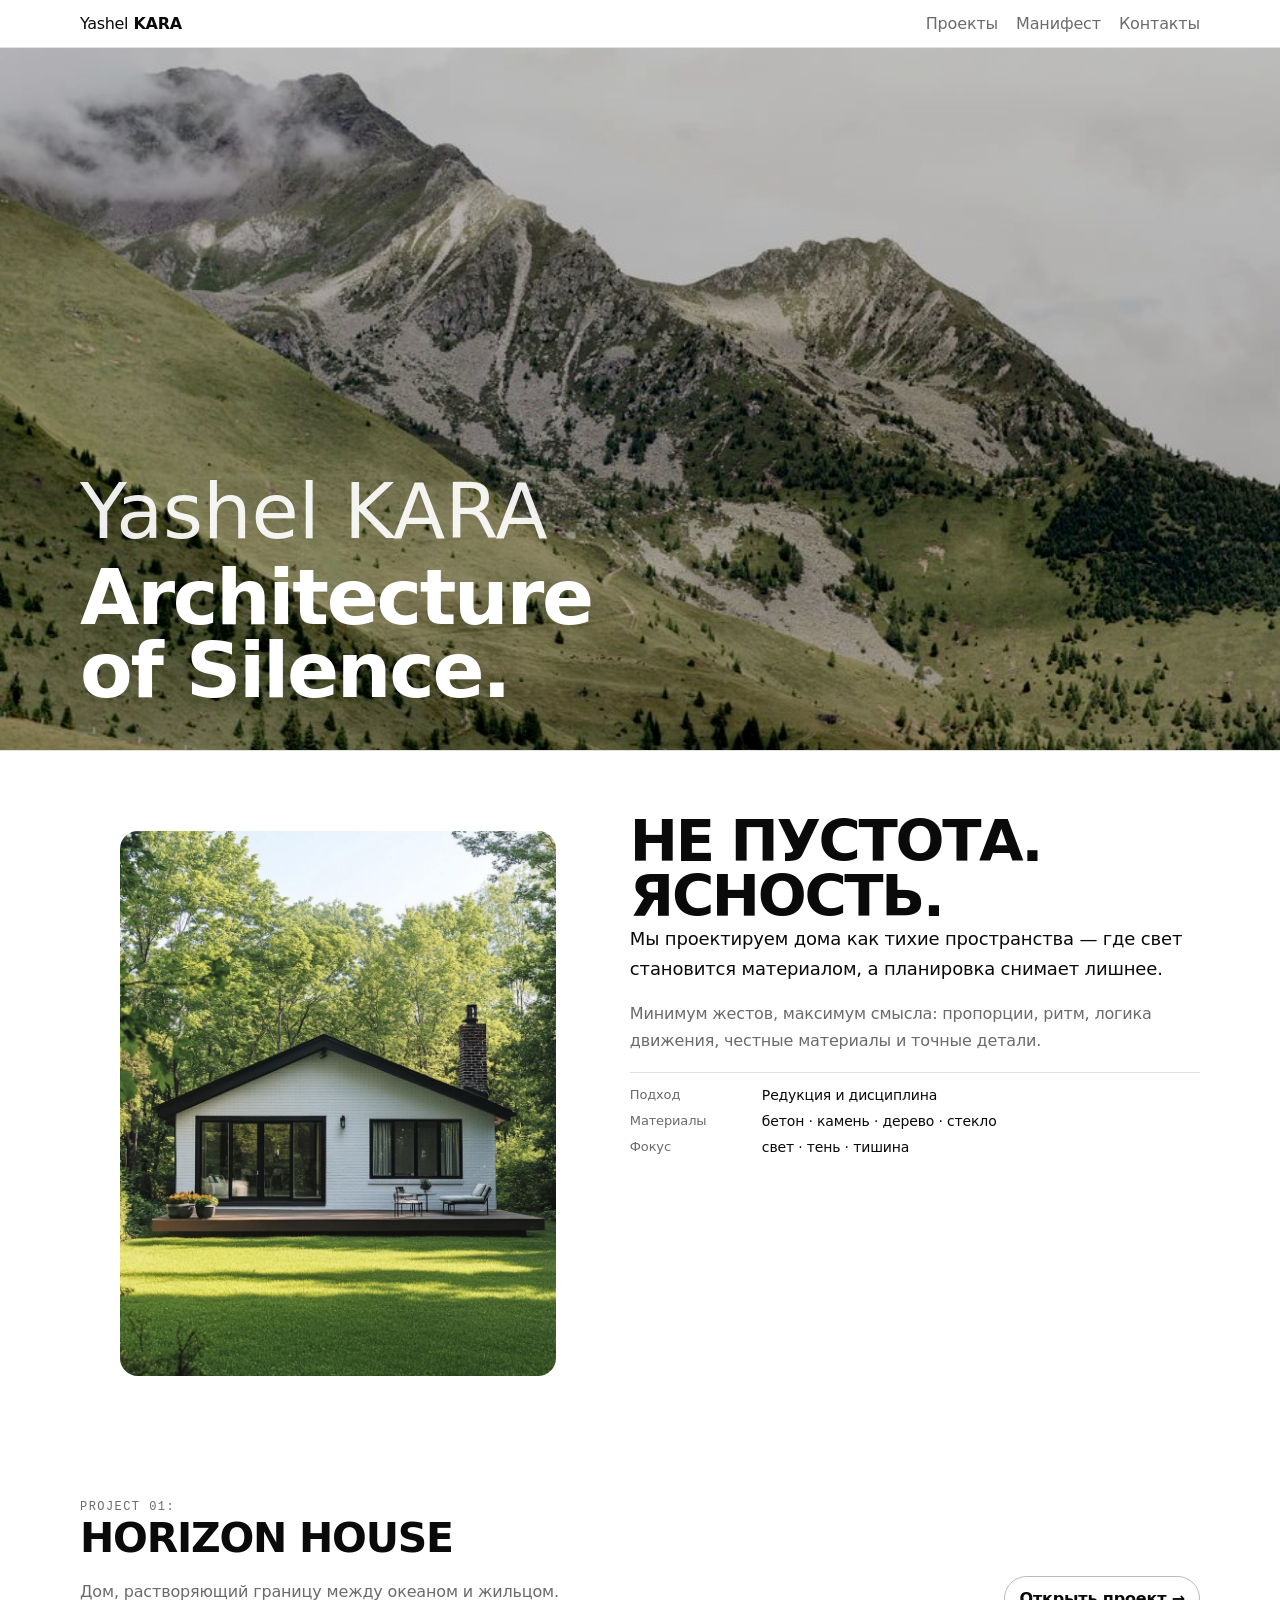
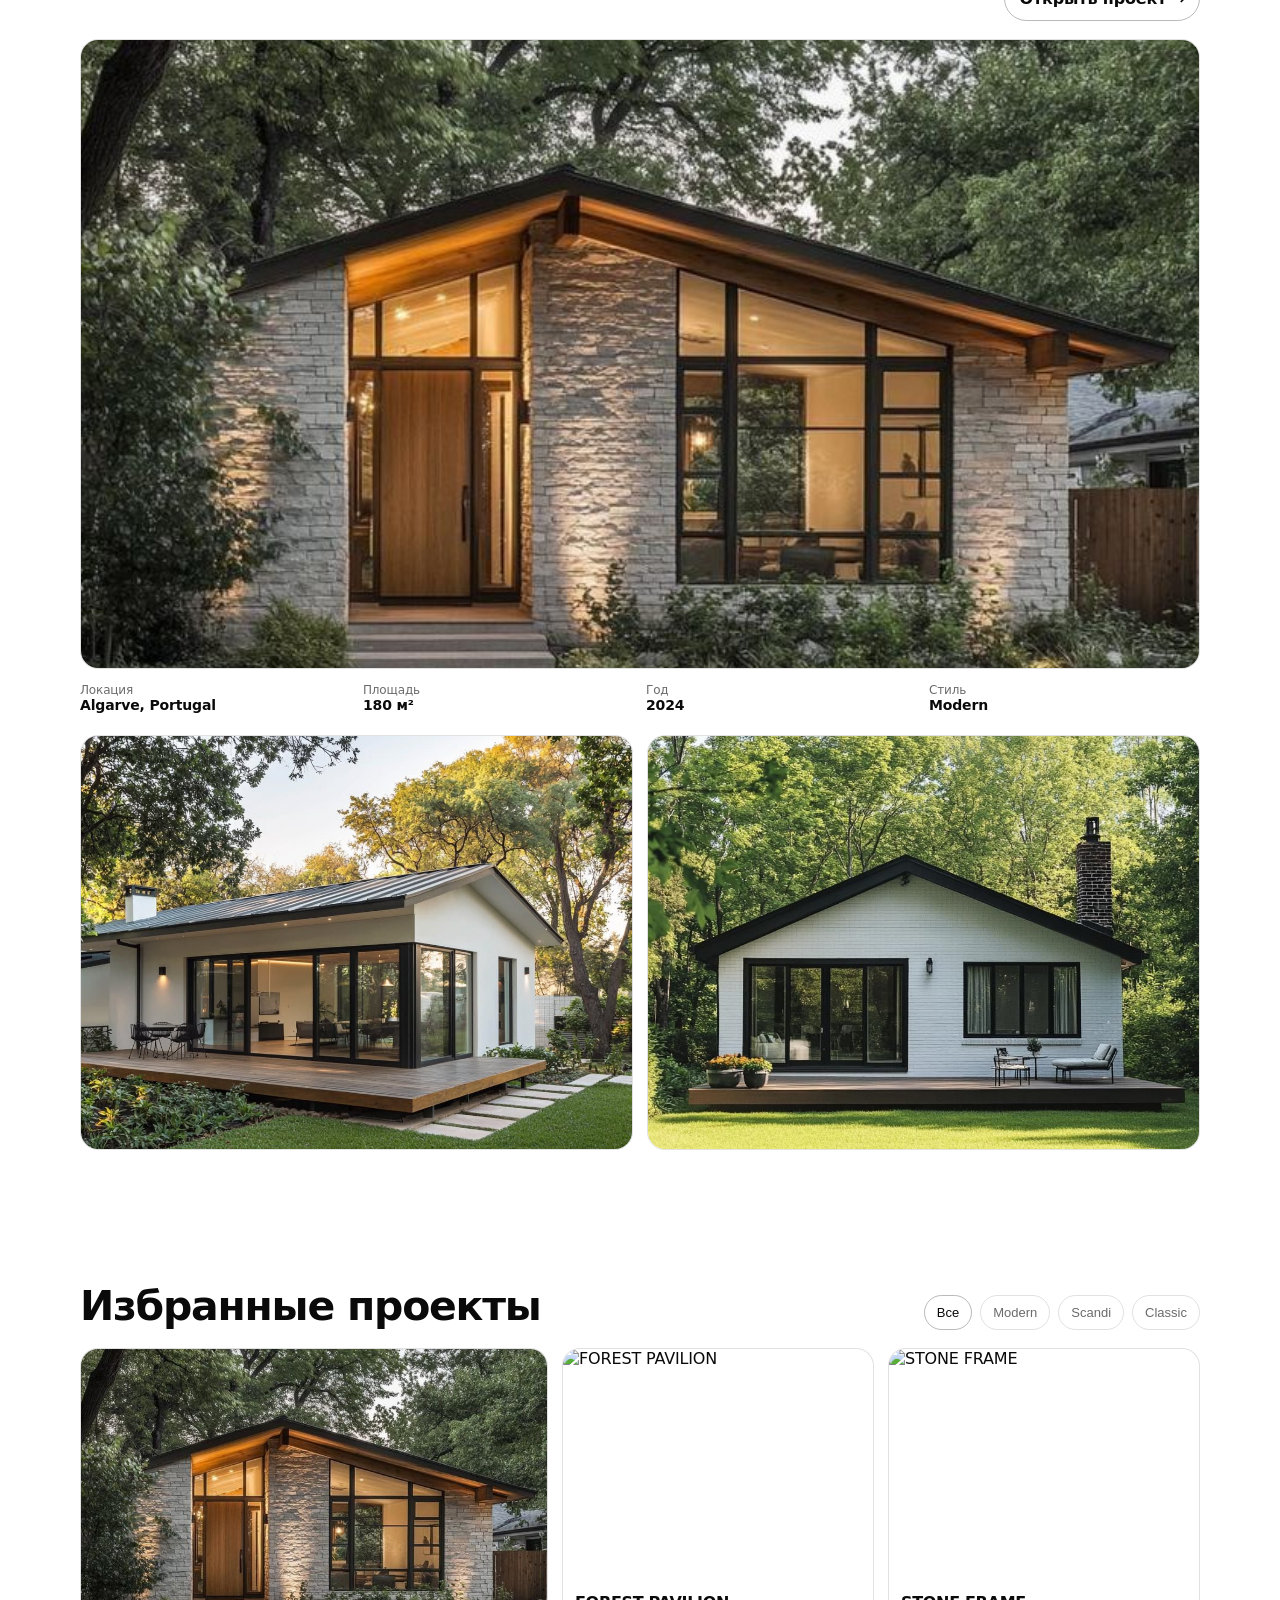
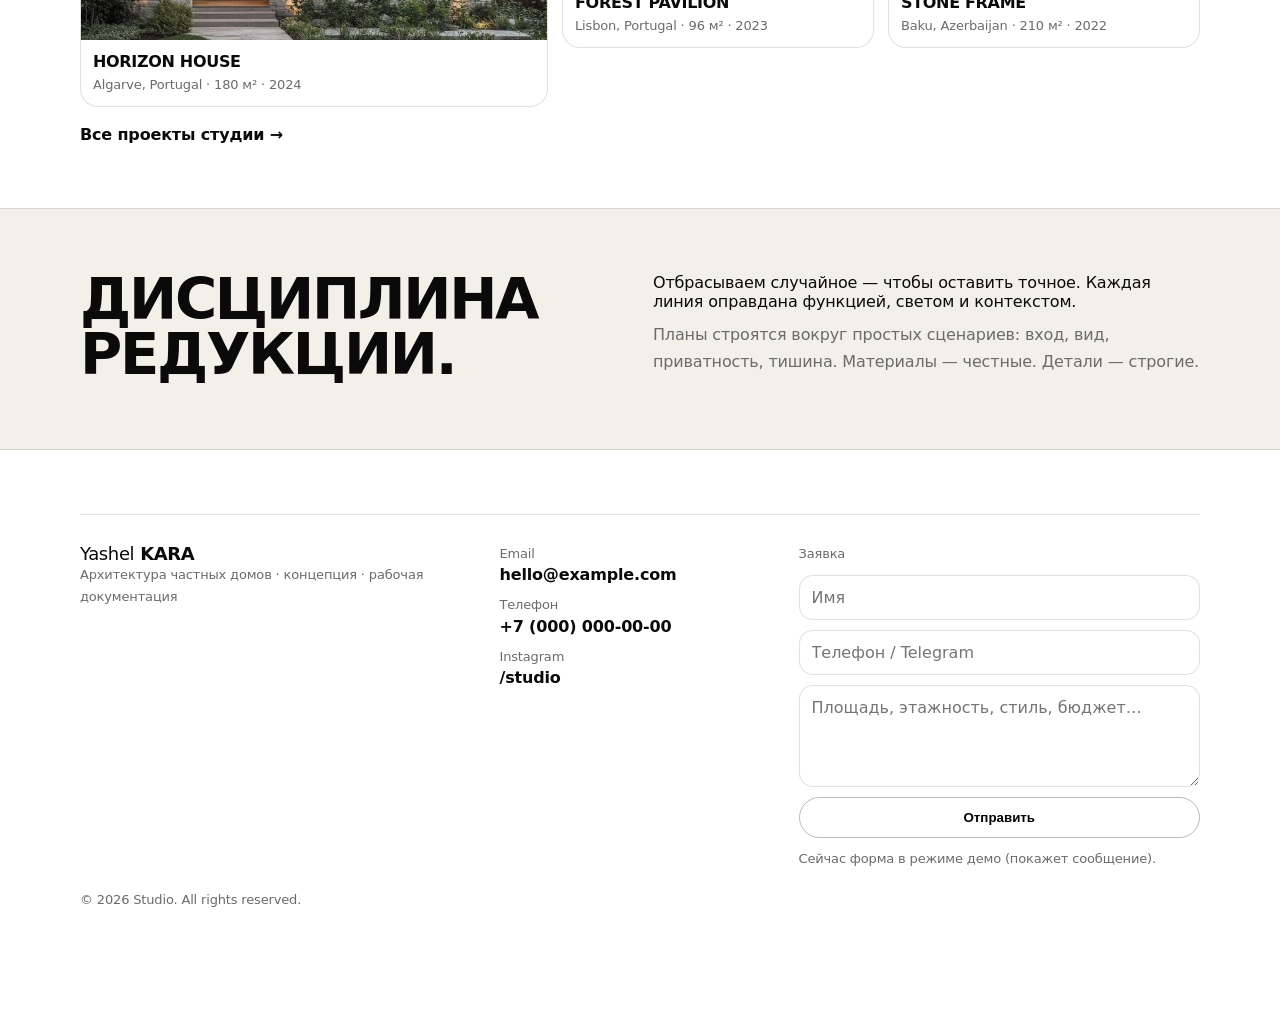
==== index.html @ 7ed28938 "1" ====
<!doctype html>
<html lang="ru">
<head>
  <meta charset="utf-8" />
  <meta name="viewport" content="width=device-width, initial-scale=1" />
  <title>Портфолио проектов домов</title>
  <meta name="description" content="Портфолио архитектурных проектов домов. Минимализм, ясность, тишина." />
  <link rel="stylesheet" href="styles.css" />
</head>

<body>
  <header class="topbar">
    <div class="container topbar__inner">
      <a class="brand" href="index.html">
        <span class="brand__name">Yashel</span> <span class="brand__surname">KARA</span>
      </a>

      <nav class="nav">
        <a href="#projects">Проекты</a>
        <a href="#manifesto">Манифест</a>
        <a href="#contact">Контакты</a>
      </nav>

      <button class="menuBtn" id="menuBtn" aria-label="Открыть меню">Меню</button>
    </div>

    <div class="mobileNav" id="mobileNav" aria-hidden="true">
      <a href="#projects">Проекты</a>
      <a href="#manifesto">Манифест</a>
      <a href="#contact">Контакты</a>
    </div>
  </header>

  <!-- HERO -->
  <section class="hero">
    <div class="hero__media" role="img" aria-label="Архитектура у моря"
      style="background-image:url('assets/cover.jpg');">
    </div>

    <div class="container hero__text">
      <div class="hero__title">
        <div class="hero__kicker">Yashel KARA</div>
        <h1>Architecture<br/>of Silence.</h1>
      </div>
    </div>
  </section>

  <!-- MANIFESTO -->
  <section id="manifesto" class="section">
    <div class="container">
      <div class="split">
        <figure class="split__media">
          <img src="assets/p1-2.jpg" alt="Свет и бетон" />
        </figure>

        <div class="split__content">
          <h2 class="huge">НЕ ПУСТОТА.<br/>ЯСНОСТЬ.</h2>
          <p class="lead">
            Мы проектируем дома как тихие пространства — где свет становится материалом,
            а планировка снимает лишнее.
          </p>
          <p class="muted">
            Минимум жестов, максимум смысла: пропорции, ритм, логика движения,
            честные материалы и точные детали.
          </p>

          <div class="facts">
            <div class="fact">
              <div class="fact__k">Подход</div>
              <div class="fact__v">Редукция и дисциплина</div>
            </div>
            <div class="fact">
              <div class="fact__k">Материалы</div>
              <div class="fact__v">бетон · камень · дерево · стекло</div>
            </div>
            <div class="fact">
              <div class="fact__k">Фокус</div>
              <div class="fact__v">свет · тень · тишина</div>
            </div>
          </div>
        </div>
      </div>
    </div>
  </section>

  <!-- FEATURED PROJECT -->
  <section class="section section--tight">
    <div class="container">
      <div class="projectLead">
        <div class="projectLead__left">
          <div class="mono">PROJECT 01:</div>
          <h2 class="title">HORIZON HOUSE</h2>
          <p class="muted">Дом, растворяющий границу между океаном и жильцом.</p>
        </div>
        <a class="btn" href="project.html?slug=horizon-house">Открыть проект →</a>
      </div>

      <div class="projectBanner">
        <img src="assets/p1-1.jpg" alt="Horizon House экстерьер" />
      </div>

      <div class="projectMeta">
        <div>
          <div class="meta__k">Локация</div>
          <div class="meta__v">Algarve, Portugal</div>
        </div>
        <div>
          <div class="meta__k">Площадь</div>
          <div class="meta__v">180 м²</div>
        </div>
        <div>
          <div class="meta__k">Год</div>
          <div class="meta__v">2024</div>
        </div>
        <div>
          <div class="meta__k">Стиль</div>
          <div class="meta__v">Modern</div>
        </div>
      </div>

      <div class="projectGallery2">
        <img src="assets/p1-3.jpg" alt="Вид на воду" />
        <img src="assets/p1-2.jpg" alt="Интерьер" />
      </div>
    </div>
  </section>

  <!-- SELECTED PROJECTS GRID -->
  <section id="projects" class="section">
    <div class="container">
      <div class="sectionHead">
        <h2 class="title">Избранные проекты</h2>
        <div class="filters">
          <button class="chip is-active" data-filter="all">Все</button>
          <button class="chip" data-filter="modern">Modern</button>
          <button class="chip" data-filter="scandi">Scandi</button>
          <button class="chip" data-filter="classic">Classic</button>
        </div>
      </div>

      <div class="grid" id="grid"></div>

      <div class="sectionFoot">
        <a class="btn btn--link" href="#contact">Все проекты студии →</a>
      </div>
    </div>
  </section>

  <!-- REDUCTION -->
  <section class="section section--beige">
    <div class="container">
      <div class="reduction">
        <h2 class="huge">ДИСЦИПЛИНА<br/>РЕДУКЦИИ.</h2>
        <div class="reduction__body">
          <p>
            Отбрасываем случайное — чтобы оставить точное.
            Каждая линия оправдана функцией, светом и контекстом.
          </p>
          <p class="muted">
            Планы строятся вокруг простых сценариев: вход, вид, приватность, тишина.
            Материалы — честные. Детали — строгие.
          </p>
        </div>
      </div>
    </div>
  </section>

  <!-- CONTACT -->
  <section id="contact" class="section">
    <div class="container footerGrid">
      <div>
        <div class="brand brand--footer">
          <span class="brand__name">Yashel</span> <span class="brand__surname">KARA</span>
        </div>
        <div class="muted small">Архитектура частных домов · концепция · рабочая документация</div>
      </div>

      <div class="contact">
        <div class="contact__row">
          <div class="muted small">Email</div>
          <a href="mailto:hello@example.com">hello@example.com</a>
        </div>
        <div class="contact__row">
          <div class="muted small">Телефон</div>
          <a href="tel:+70000000000">+7 (000) 000-00-00</a>
        </div>
        <div class="contact__row">
          <div class="muted small">Instagram</div>
          <a href="#" rel="noopener">/studio</a>
        </div>
      </div>

      <form class="form" id="form">
        <label class="muted small">Заявка</label>
        <input name="name" placeholder="Имя" required />
        <input name="contact" placeholder="Телефон / Telegram" required />
        <textarea name="msg" rows="4" placeholder="Площадь, этажность, стиль, бюджет…"></textarea>
        <button class="btn" type="submit">Отправить</button>
        <div class="muted small" id="formNote">Сейчас форма в режиме демо (покажет сообщение).</div>
      </form>
    </div>

    <div class="container copyright">
      <div class="muted small">© <span id="year"></span> Studio. All rights reserved.</div>
    </div>
  </section>

  <script src="script.js"></script>
</body>
</html>
---- styles.css ----
:root{
  --bg:#ffffff;
  --ink:#0a0a0a;
  --muted:#6b6b6b;
  --line:rgba(10,10,10,.12);
  --beige:#f3f0ea;
  --max:1120px;

  --serif: ui-serif, "Georgia", "Times New Roman", serif;
  --sans: ui-sans-serif, system-ui, -apple-system, Segoe UI, Roboto, Arial;
  --mono: ui-monospace, SFMono-Regular, Menlo, Monaco, Consolas, "Liberation Mono", monospace;

  --r:18px;
}

*{box-sizing:border-box}
html{scroll-behavior:smooth}
body{
  margin:0;
  background:var(--bg);
  color:var(--ink);
  font-family:var(--sans);
  letter-spacing:-0.01em;
}

img{max-width:100%; display:block}
a{color:inherit; text-decoration:none}
.container{width:min(var(--max), 92vw); margin:0 auto}

.topbar{
  position:sticky; top:0; z-index:10;
  background:rgba(255,255,255,.78);
  backdrop-filter: blur(10px);
  border-bottom:1px solid var(--line);
}
.topbar__inner{
  display:flex; align-items:center; justify-content:space-between;
  gap:16px;
  padding:14px 0;
}

.brand{
  font-weight:700;
  letter-spacing:-0.02em;
  text-transform: none;
}
.brand__name{font-weight:400}
.brand__surname{font-weight:800}
.brand--footer{font-size:18px}

.nav{display:flex; gap:18px; align-items:center}
.nav a{color:var(--muted)}
.nav a:hover{color:var(--ink)}

.menuBtn{
  display:none;
  border:1px solid var(--line);
  background:transparent;
  padding:10px 12px;
  border-radius:999px;
  cursor:pointer;
}

.mobileNav{
  display:none;
  padding:10px 4vw 16px;
  border-top:1px solid var(--line);
}
.mobileNav a{
  display:block;
  padding:10px 0;
  color:var(--muted);
}

.hero{
  position:relative;
  min-height: 78vh;
  border-bottom:1px solid var(--line);
}
.hero__media{
  position:absolute; inset:0;
  background-size:cover;
  background-position:center;
  filter:saturate(0.95) contrast(1.02);
}
.hero__media::after{
  content:"";
  position:absolute; inset:0;
  background: linear-gradient(180deg, rgba(0,0,0,.25), rgba(0,0,0,.35));
}
.hero__text{
  position:relative;
  min-height: 78vh;
  display:flex;
  align-items:flex-end;
  padding: 42px 0;
}
.hero__kicker{
  font-family:var(--sans);
  font-size: clamp(22px, 6vw, 84px);
  color:#fff;
  opacity:.92;
  font-weight:500;
}
.hero__title h1{
  margin: 6px 0 0;
  font-family:var(--sans);
  font-size: clamp(34px, 6vw, 96px);
  line-height: 0.95;
  letter-spacing:-0.03em;
  color:#fff;
  font-weight:800;
}

.section{padding: 64px 0}
.section--tight{padding: 44px 0 68px}
.section--beige{background:var(--beige); border-top:1px solid var(--line); border-bottom:1px solid var(--line)}

.title{
  margin:0;
  font-size: clamp(26px, 3.2vw, 42px);
  letter-spacing:-0.03em;
}
.huge{
  margin:0;
  font-size: clamp(34px, 4.5vw, 60px);
  letter-spacing:-0.04em;
  line-height:0.95;
}
.lead{font-size:18px; line-height:1.65; margin:0 0 10px}
.muted{color:var(--muted); line-height:1.7}
.small{font-size:13px}
.mono{font-family:var(--mono); font-size:12px; letter-spacing:.12em; color:var(--muted)}

.split{
  display:grid;
  grid-template-columns: 0.95fr 1.05fr;
  gap: 34px;
  align-items:start;
}
.split__media img{
  width:100%;
  aspect-ratio: 4 / 5;
  object-fit:cover;
  border-radius: var(--r);
}
.facts{
  margin-top:18px;
  display:grid;
  gap:10px;
  border-top:1px solid var(--line);
  padding-top:14px;
}
.fact{display:flex; gap:12px}
.fact__k{width:120px; color:var(--muted); font-size:13px}
.fact__v{font-size:14px}

.projectLead{
  display:flex; align-items:flex-end; justify-content:space-between;
  gap:16px;
  margin-bottom:18px;
}
.projectLead__left{max-width:720px}

.projectBanner img{
  width:100%;
  border-radius: var(--r);
  aspect-ratio: 16/9;
  object-fit: cover;
  border:1px solid var(--line);
}

.projectMeta{
  margin-top:14px;
  display:grid;
  grid-template-columns: repeat(4, 1fr);
  gap:12px;
}
.meta__k{font-size:12px; color:var(--muted)}
.meta__v{font-size:14px; font-weight:600}

.projectGallery2{
  margin-top:22px;
  display:grid;
  grid-template-columns: 1fr 1fr;
  gap:14px;
}
.projectGallery2 img{
  border-radius: var(--r);
  aspect-ratio: 4/3;
  object-fit: cover;
  border:1px solid var(--line);
}

.sectionHead{
  display:flex; justify-content:space-between; align-items:flex-end;
  gap:16px;
  margin-bottom:18px;
}
.filters{display:flex; gap:8px; flex-wrap:wrap}

.chip{
  border:1px solid var(--line);
  background:transparent;
  padding:9px 12px;
  border-radius:999px;
  cursor:pointer;
  font-size:13px;
  color:var(--muted);
}
.chip.is-active{color:var(--ink); border-color: rgba(10,10,10,.28)}

.grid{
  display:grid;
  grid-template-columns: 1.2fr .8fr .8fr;
  gap:14px;
}
.card{
  border:1px solid var(--line);
  border-radius: var(--r);
  overflow:hidden;
  background:#fff;
  transition: .15s transform;
}
.card:hover{transform: translateY(-2px)}
.card img{
  width:100%;
  aspect-ratio: 4/3;
  object-fit:cover;
}
.card__body{
  padding:12px 12px 14px;
}
.card__title{font-weight:800; letter-spacing:-0.02em}
.card__meta{margin-top:6px; font-size:13px; color:var(--muted)}
.card--big img{aspect-ratio: 16/10}
.card--big{grid-row: span 2}

.sectionFoot{margin-top:18px}

.reduction{
  display:grid;
  grid-template-columns: 1fr 1fr;
  gap:26px;
  align-items:start;
}
.reduction__body p{margin:0 0 10px}

.footerGrid{
  display:grid;
  grid-template-columns: 1fr .7fr 1fr;
  gap:18px;
  align-items:start;
  border-top:1px solid var(--line);
  padding-top:28px;
}
.contact__row{margin-bottom:10px}
.contact a{font-weight:700}

.form{
  display:grid;
  gap:10px;
}
.form input,.form textarea{
  border:1px solid var(--line);
  border-radius: 14px;
  padding:12px 12px;
  font: inherit;
  outline:none;
}
.form input:focus,.form textarea:focus{border-color: rgba(10,10,10,.35)}

.btn{
  border:1px solid rgba(10,10,10,.28);
  background:transparent;
  padding:12px 14px;
  border-radius: 999px;
  cursor:pointer;
  font-weight:700;
}
.btn:hover{border-color: rgba(10,10,10,.5)}
.btn--link{border:none; padding:0; border-radius:0; font-weight:800}

.copyright{
  padding:18px 0 38px;
}

/* Project page */
.projectPage{padding-bottom: 40px}
.projectHero__head{padding: 28px 0 12px}
.projectText{
  display:grid;
  grid-template-columns: 1fr 1fr;
  gap:22px;
  margin-top:22px;
}
.projectMosaic{
  margin-top:22px;
  display:grid;
  grid-template-columns: 1fr 1fr 1fr;
  gap:12px;
}
.projectMosaic img{
  border-radius: var(--r);
  border:1px solid var(--line);
  aspect-ratio: 4/3;
  object-fit: cover;
}
.projectMosaic img:nth-child(1){grid-column: span 2; aspect-ratio: 16/9}
.projectMosaic img:nth-child(4){grid-column: span 2; aspect-ratio: 16/9}

/* Responsive */
@media (max-width: 900px){
  .grid{grid-template-columns:1fr 1fr}
  .card--big{grid-row:auto}
  .projectMeta{grid-template-columns:1fr 1fr}
  .split{grid-template-columns:1fr}
  .reduction{grid-template-columns:1fr}
  .footerGrid{grid-template-columns:1fr}
  .projectText{grid-template-columns:1fr}
  .projectMosaic{grid-template-columns:1fr 1fr}
}

@media (max-width: 720px){
  .nav{display:none}
  .menuBtn{display:inline-block}
  .mobileNav.is-open{display:block}
  .sectionHead{flex-direction:column; align-items:flex-start}
  .grid{grid-template-columns:1fr}
}
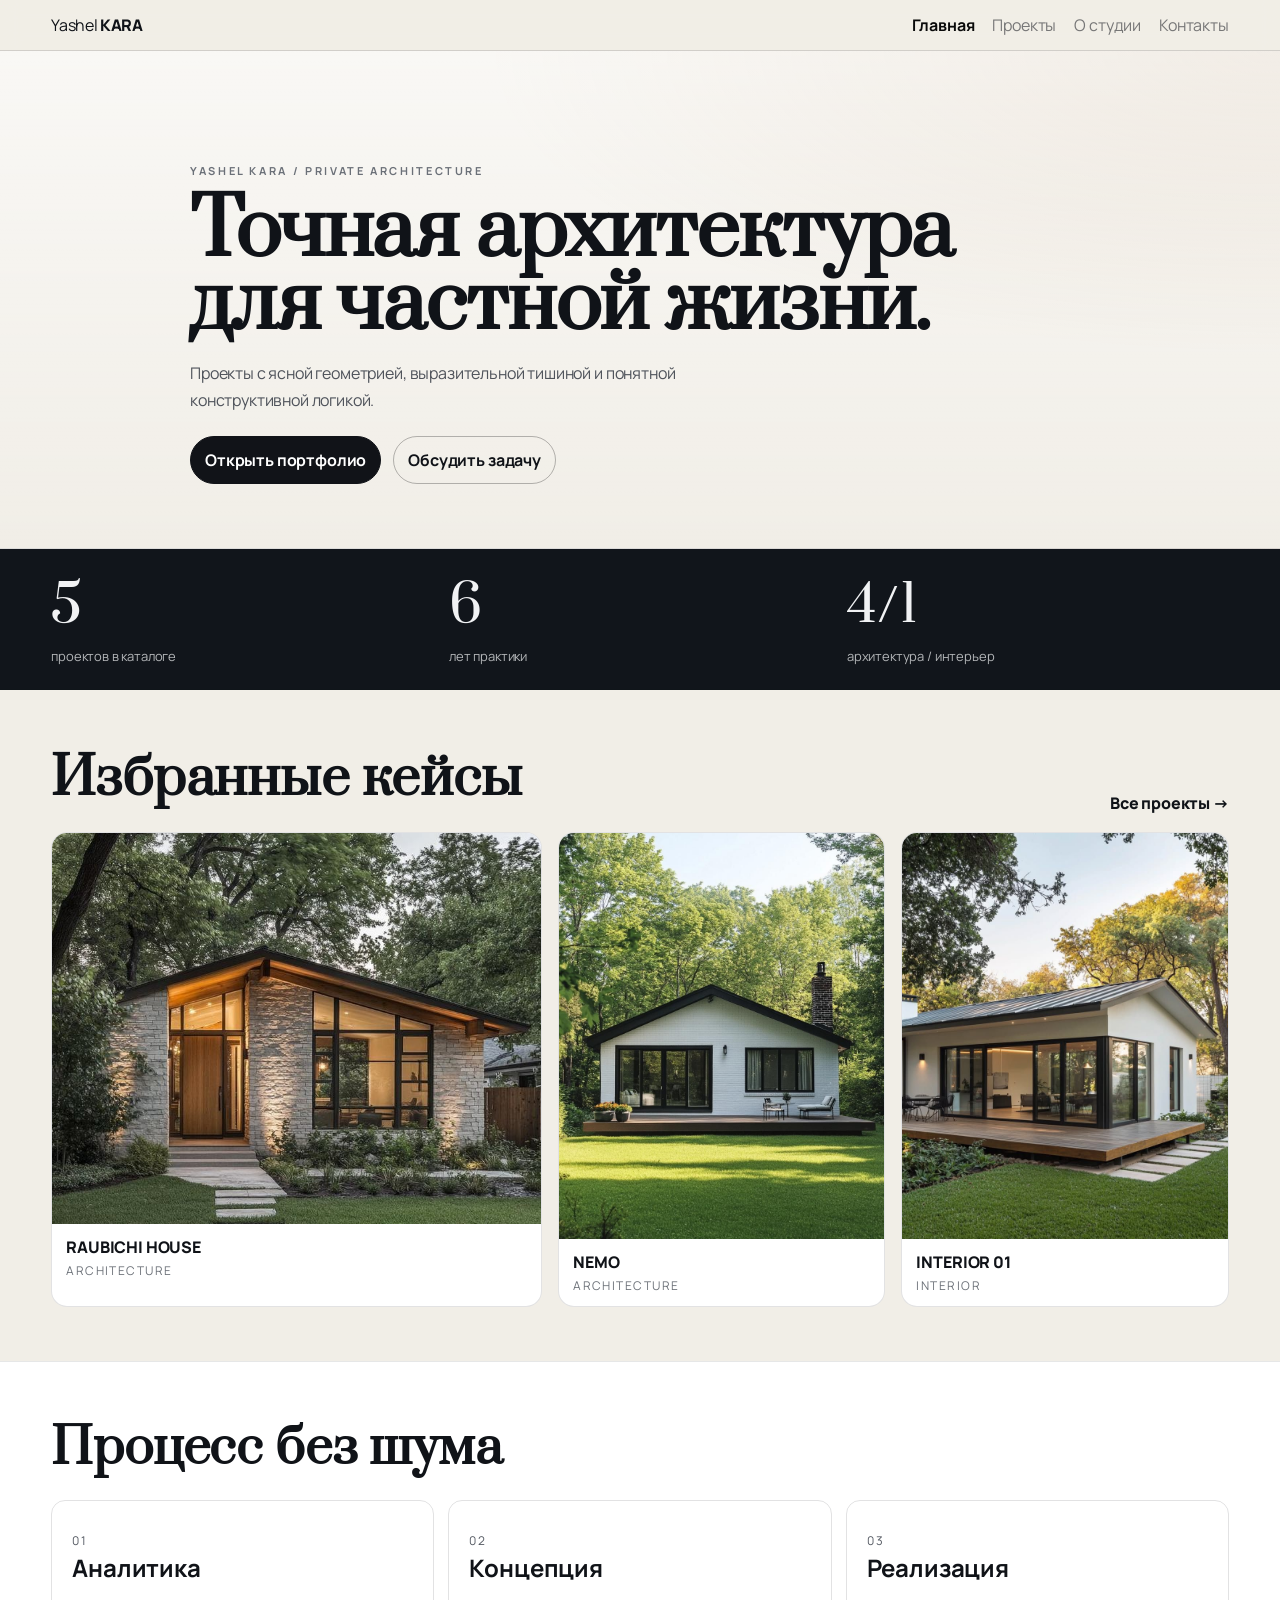
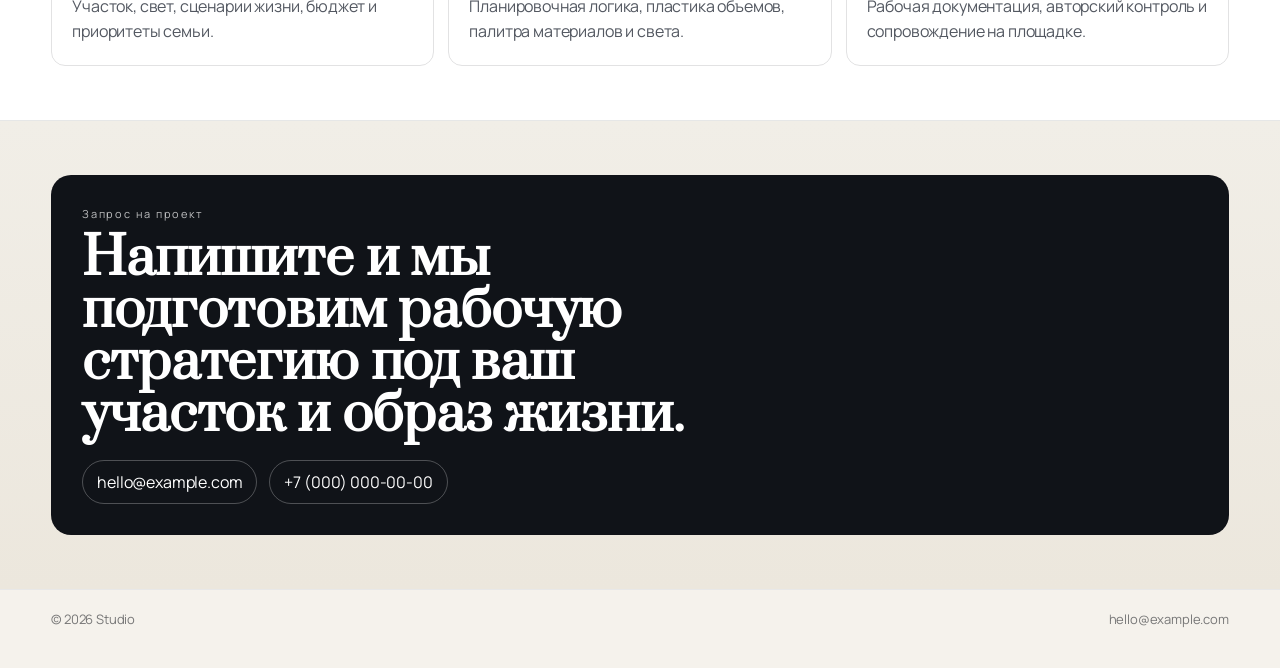
==== commit a1b796b6: "fix x1" ====
--- a/index.html
+++ b/index.html
@@ -3,12 +3,15 @@
 <head>
   <meta charset="utf-8" />
   <meta name="viewport" content="width=device-width, initial-scale=1" />
-  <title>Портфолио проектов домов</title>
-  <meta name="description" content="Портфолио архитектурных проектов домов. Минимализм, ясность, тишина." />
-  <link rel="stylesheet" href="styles.css" />
+  <title>Yashel KARA — Архитектура и Интерьеры</title>
+  <meta name="description" content="Студия Yashel Kara: строгая архитектурная подача, акцент на структуру, свет и ритм частных пространств." />
+  <link rel="preconnect" href="https://fonts.googleapis.com" />
+  <link rel="preconnect" href="https://fonts.gstatic.com" crossorigin />
+  <link href="https://fonts.googleapis.com/css2?family=Manrope:wght@400;500;700;800&family=Prata&display=swap" rel="stylesheet" />
+  <link rel="stylesheet" href="styles.css?v=20260227" />
 </head>
 
-<body>
+<body class="homePageAlt">
   <header class="topbar">
     <div class="container topbar__inner">
       <a class="brand" href="index.html">
@@ -16,195 +19,134 @@
       </a>
 
       <nav class="nav">
-        <a href="#projects">Проекты</a>
-        <a href="#manifesto">Манифест</a>
-        <a href="#contact">Контакты</a>
+        <a class="is-current" href="index.html">Главная</a>
+        <a href="projects.html">Проекты</a>
+        <a href="about.html">О студии</a>
+        <a href="contact.html">Контакты</a>
       </nav>
 
       <button class="menuBtn" id="menuBtn" aria-label="Открыть меню">Меню</button>
     </div>
 
     <div class="mobileNav" id="mobileNav" aria-hidden="true">
-      <a href="#projects">Проекты</a>
-      <a href="#manifesto">Манифест</a>
-      <a href="#contact">Контакты</a>
+      <a href="index.html">Главная</a>
+      <a href="projects.html">Проекты</a>
+      <a href="about.html">О студии</a>
+      <a href="contact.html">Контакты</a>
     </div>
   </header>
 
-  <!-- HERO -->
-  <section class="hero">
-    <div class="hero__media" role="img" aria-label="Архитектура у моря"
-      style="background-image:url('assets/cover.jpg');">
-    </div>
+  <main>
+    <section class="altHero">
+      <div class="container altHero__inner">
+        <p class="altHero__kicker" data-reveal style="--reveal-delay:0ms;">YASHEL KARA / PRIVATE ARCHITECTURE</p>
+        <h1 data-reveal style="--reveal-delay:80ms;">Точная архитектура для частной жизни.</h1>
+        <p class="altHero__lead" data-reveal style="--reveal-delay:160ms;">
+          Проекты с ясной геометрией, выразительной тишиной и понятной конструктивной логикой.
+        </p>
+        <div class="altHero__actions" data-reveal style="--reveal-delay:220ms;">
+          <a class="btn btn--solid" href="projects.html">Открыть портфолио</a>
+          <a class="btn" href="contact.html">Обсудить задачу</a>
+        </div>
+      </div>
+    </section>
 
-    <div class="container hero__text">
-      <div class="hero__title">
-        <div class="hero__kicker">Yashel KARA</div>
-        <h1>Architecture<br/>of Silence.</h1>
+    <section class="altMetrics">
+      <div class="container altMetrics__grid">
+        <article class="altMetric" data-reveal style="--reveal-delay:80ms;">
+          <p class="altMetric__value" data-site-text="projectsCount">0</p>
+          <p class="altMetric__label">проектов в каталоге</p>
+        </article>
+        <article class="altMetric" data-reveal style="--reveal-delay:140ms;">
+          <p class="altMetric__value" data-site-text="practiceYears">0</p>
+          <p class="altMetric__label">лет практики</p>
+        </article>
+        <article class="altMetric" data-reveal style="--reveal-delay:200ms;">
+          <p class="altMetric__value"><span data-site-text="architectureCount">0</span>/<span data-site-text="interiorCount">0</span></p>
+          <p class="altMetric__label">архитектура / интерьер</p>
+        </article>
       </div>
-    </div>
-  </section>
+    </section>
 
-  <!-- MANIFESTO -->
-  <section id="manifesto" class="section">
-    <div class="container">
-      <div class="split">
-        <figure class="split__media">
-          <img src="assets/p1-2.jpg" alt="Свет и бетон" />
-        </figure>
+    <section class="altProjects section">
+      <div class="container">
+        <div class="altProjects__head" data-reveal style="--reveal-delay:0ms;">
+          <h2>Избранные кейсы</h2>
+          <a class="btn btn--link" href="projects.html">Все проекты →</a>
+        </div>
+        <div class="altProjects__grid">
+          <a class="altProjectCard altProjectCard--wide" href="project.html?slug=raubichi-house" data-reveal style="--reveal-delay:110ms;">
+            <img src="assets/p1.jpg" alt="RAUBICHI HOUSE" />
+            <div class="altProjectCard__info">
+              <p class="altProjectCard__title">RAUBICHI HOUSE</p>
+              <p class="altProjectCard__meta">Architecture</p>
+            </div>
+          </a>
+          <a class="altProjectCard" href="project.html?slug=nemo" data-reveal style="--reveal-delay:180ms;">
+            <img src="assets/p3.jpg" alt="NEMO" />
+            <div class="altProjectCard__info">
+              <p class="altProjectCard__title">NEMO</p>
+              <p class="altProjectCard__meta">Architecture</p>
+            </div>
+          </a>
+          <a class="altProjectCard" href="project.html?slug=interior-01" data-reveal style="--reveal-delay:240ms;">
+            <img src="assets/p2.jpg" alt="INTERIOR 01" />
+            <div class="altProjectCard__info">
+              <p class="altProjectCard__title">INTERIOR 01</p>
+              <p class="altProjectCard__meta">Interior</p>
+            </div>
+          </a>
+        </div>
+      </div>
+    </section>
 
-        <div class="split__content">
-          <h2 class="huge">НЕ ПУСТОТА.<br/>ЯСНОСТЬ.</h2>
-          <p class="lead">
-            Мы проектируем дома как тихие пространства — где свет становится материалом,
-            а планировка снимает лишнее.
-          </p>
-          <p class="muted">
-            Минимум жестов, максимум смысла: пропорции, ритм, логика движения,
-            честные материалы и точные детали.
-          </p>
+    <section class="altMethod section">
+      <div class="container">
+        <div class="altMethod__head" data-reveal style="--reveal-delay:0ms;">
+          <h2>Процесс без шума</h2>
+        </div>
+        <div class="altMethod__steps">
+          <article class="altStep" data-reveal style="--reveal-delay:90ms;">
+            <p class="altStep__num">01</p>
+            <h3>Аналитика</h3>
+            <p>Участок, свет, сценарии жизни, бюджет и приоритеты семьи.</p>
+          </article>
+          <article class="altStep" data-reveal style="--reveal-delay:160ms;">
+            <p class="altStep__num">02</p>
+            <h3>Концепция</h3>
+            <p>Планировочная логика, пластика объемов, палитра материалов и света.</p>
+          </article>
+          <article class="altStep" data-reveal style="--reveal-delay:230ms;">
+            <p class="altStep__num">03</p>
+            <h3>Реализация</h3>
+            <p>Рабочая документация, авторский контроль и сопровождение на площадке.</p>
+          </article>
+        </div>
+      </div>
+    </section>
 
-          <div class="facts">
-            <div class="fact">
-              <div class="fact__k">Подход</div>
-              <div class="fact__v">Редукция и дисциплина</div>
-            </div>
-            <div class="fact">
-              <div class="fact__k">Материалы</div>
-              <div class="fact__v">бетон · камень · дерево · стекло</div>
-            </div>
-            <div class="fact">
-              <div class="fact__k">Фокус</div>
-              <div class="fact__v">свет · тень · тишина</div>
-            </div>
+    <section class="altCall section">
+      <div class="container">
+        <div class="altCall__panel" data-reveal style="--reveal-delay:0ms;">
+          <p>Запрос на проект</p>
+          <h2>Напишите и мы подготовим рабочую стратегию под ваш участок и образ жизни.</h2>
+          <div class="altCall__links">
+            <a data-site-href="email" data-site-text="email" href="mailto:hello@example.com">hello@example.com</a>
+            <a data-site-href="phone" data-site-text="phone" href="tel:+70000000000">+7 (000) 000-00-00</a>
           </div>
         </div>
       </div>
+    </section>
+  </main>
+
+  <footer class="footer footer--home">
+    <div class="container footer__inner">
+      <div class="muted small">© <span id="year"></span> Studio</div>
+      <div class="muted small"><a data-site-href="email" data-site-text="email" href="mailto:hello@example.com">hello@example.com</a></div>
     </div>
-  </section>
+  </footer>
 
-  <!-- FEATURED PROJECT -->
-  <section class="section section--tight">
-    <div class="container">
-      <div class="projectLead">
-        <div class="projectLead__left">
-          <div class="mono">PROJECT 01:</div>
-          <h2 class="title">HORIZON HOUSE</h2>
-          <p class="muted">Дом, растворяющий границу между океаном и жильцом.</p>
-        </div>
-        <a class="btn" href="project.html?slug=horizon-house">Открыть проект →</a>
-      </div>
-
-      <div class="projectBanner">
-        <img src="assets/p1-1.jpg" alt="Horizon House экстерьер" />
-      </div>
-
-      <div class="projectMeta">
-        <div>
-          <div class="meta__k">Локация</div>
-          <div class="meta__v">Algarve, Portugal</div>
-        </div>
-        <div>
-          <div class="meta__k">Площадь</div>
-          <div class="meta__v">180 м²</div>
-        </div>
-        <div>
-          <div class="meta__k">Год</div>
-          <div class="meta__v">2024</div>
-        </div>
-        <div>
-          <div class="meta__k">Стиль</div>
-          <div class="meta__v">Modern</div>
-        </div>
-      </div>
-
-      <div class="projectGallery2">
-        <img src="assets/p1-3.jpg" alt="Вид на воду" />
-        <img src="assets/p1-2.jpg" alt="Интерьер" />
-      </div>
-    </div>
-  </section>
-
-  <!-- SELECTED PROJECTS GRID -->
-  <section id="projects" class="section">
-    <div class="container">
-      <div class="sectionHead">
-        <h2 class="title">Избранные проекты</h2>
-        <div class="filters">
-          <button class="chip is-active" data-filter="all">Все</button>
-          <button class="chip" data-filter="modern">Modern</button>
-          <button class="chip" data-filter="scandi">Scandi</button>
-          <button class="chip" data-filter="classic">Classic</button>
-        </div>
-      </div>
-
-      <div class="grid" id="grid"></div>
-
-      <div class="sectionFoot">
-        <a class="btn btn--link" href="#contact">Все проекты студии →</a>
-      </div>
-    </div>
-  </section>
-
-  <!-- REDUCTION -->
-  <section class="section section--beige">
-    <div class="container">
-      <div class="reduction">
-        <h2 class="huge">ДИСЦИПЛИНА<br/>РЕДУКЦИИ.</h2>
-        <div class="reduction__body">
-          <p>
-            Отбрасываем случайное — чтобы оставить точное.
-            Каждая линия оправдана функцией, светом и контекстом.
-          </p>
-          <p class="muted">
-            Планы строятся вокруг простых сценариев: вход, вид, приватность, тишина.
-            Материалы — честные. Детали — строгие.
-          </p>
-        </div>
-      </div>
-    </div>
-  </section>
-
-  <!-- CONTACT -->
-  <section id="contact" class="section">
-    <div class="container footerGrid">
-      <div>
-        <div class="brand brand--footer">
-          <span class="brand__name">Yashel</span> <span class="brand__surname">KARA</span>
-        </div>
-        <div class="muted small">Архитектура частных домов · концепция · рабочая документация</div>
-      </div>
-
-      <div class="contact">
-        <div class="contact__row">
-          <div class="muted small">Email</div>
-          <a href="mailto:hello@example.com">hello@example.com</a>
-        </div>
-        <div class="contact__row">
-          <div class="muted small">Телефон</div>
-          <a href="tel:+70000000000">+7 (000) 000-00-00</a>
-        </div>
-        <div class="contact__row">
-          <div class="muted small">Instagram</div>
-          <a href="#" rel="noopener">/studio</a>
-        </div>
-      </div>
-
-      <form class="form" id="form">
-        <label class="muted small">Заявка</label>
-        <input name="name" placeholder="Имя" required />
-        <input name="contact" placeholder="Телефон / Telegram" required />
-        <textarea name="msg" rows="4" placeholder="Площадь, этажность, стиль, бюджет…"></textarea>
-        <button class="btn" type="submit">Отправить</button>
-        <div class="muted small" id="formNote">Сейчас форма в режиме демо (покажет сообщение).</div>
-      </form>
-    </div>
-
-    <div class="container copyright">
-      <div class="muted small">© <span id="year"></span> Studio. All rights reserved.</div>
-    </div>
-  </section>
-
-  <script src="script.js"></script>
+  <script type="module" src="js/site.js?v=20260227"></script>
+  <script type="module" src="js/main.js?v=20260227"></script>
 </body>
-</html>+</html>
--- a/styles.css
+++ b/styles.css
@@ -1,330 +1,691 @@
 :root{
   --bg:#ffffff;
   --ink:#0a0a0a;
-  --muted:#6b6b6b;
-  --line:rgba(10,10,10,.12);
+  --muted:#777;
+  --line:#e8e8e8;
   --beige:#f3f0ea;
-  --max:1120px;
-
-  --serif: ui-serif, "Georgia", "Times New Roman", serif;
+  --max:1200px;
+
   --sans: ui-sans-serif, system-ui, -apple-system, Segoe UI, Roboto, Arial;
   --mono: ui-monospace, SFMono-Regular, Menlo, Monaco, Consolas, "Liberation Mono", monospace;
-
-  --r:18px;
+  --r: 14px;
 }
 
 *{box-sizing:border-box}
 html{scroll-behavior:smooth}
-body{
-  margin:0;
-  background:var(--bg);
-  color:var(--ink);
-  font-family:var(--sans);
-  letter-spacing:-0.01em;
-}
-
-img{max-width:100%; display:block}
-a{color:inherit; text-decoration:none}
+body{margin:0;background:var(--bg);color:var(--ink);font-family:var(--sans);letter-spacing:-0.01em}
+img{max-width:100%;display:block}
+a{color:inherit;text-decoration:none}
 .container{width:min(var(--max), 92vw); margin:0 auto}
 
-.topbar{
-  position:sticky; top:0; z-index:10;
-  background:rgba(255,255,255,.78);
-  backdrop-filter: blur(10px);
-  border-bottom:1px solid var(--line);
-}
-.topbar__inner{
-  display:flex; align-items:center; justify-content:space-between;
-  gap:16px;
-  padding:14px 0;
-}
-
-.brand{
-  font-weight:700;
-  letter-spacing:-0.02em;
-  text-transform: none;
-}
+.muted{color:var(--muted);line-height:1.7}
+.small{font-size:13px}
+.mono{font-family:var(--mono);font-size:12px;letter-spacing:.12em;color:var(--muted)}
+.lead{font-size:18px;line-height:1.65;margin:0 0 10px}
+
+.title{margin:0;font-size:clamp(24px,3vw,42px);letter-spacing:-0.03em}
+.huge{margin:0 0 10px;font-size:clamp(34px,4.5vw,60px);letter-spacing:-0.04em;line-height:0.95}
+
+.topbar{position:sticky;top:0;z-index:10;background:rgba(255,255,255,.85);backdrop-filter:blur(10px);border-bottom:1px solid var(--line)}
+.topbar__inner{display:flex;align-items:center;justify-content:space-between;gap:16px;padding:14px 0}
+
+.brand{font-weight:800;letter-spacing:-0.02em}
 .brand__name{font-weight:400}
 .brand__surname{font-weight:800}
-.brand--footer{font-size:18px}
-
-.nav{display:flex; gap:18px; align-items:center}
+
+.nav{display:flex;gap:18px;align-items:center}
 .nav a{color:var(--muted)}
 .nav a:hover{color:var(--ink)}
-
-.menuBtn{
-  display:none;
-  border:1px solid var(--line);
-  background:transparent;
-  padding:10px 12px;
-  border-radius:999px;
-  cursor:pointer;
-}
-
-.mobileNav{
-  display:none;
-  padding:10px 4vw 16px;
-  border-top:1px solid var(--line);
-}
-.mobileNav a{
-  display:block;
-  padding:10px 0;
-  color:var(--muted);
-}
-
-.hero{
-  position:relative;
-  min-height: 78vh;
-  border-bottom:1px solid var(--line);
-}
-.hero__media{
-  position:absolute; inset:0;
-  background-size:cover;
-  background-position:center;
-  filter:saturate(0.95) contrast(1.02);
-}
-.hero__media::after{
-  content:"";
-  position:absolute; inset:0;
-  background: linear-gradient(180deg, rgba(0,0,0,.25), rgba(0,0,0,.35));
-}
-.hero__text{
-  position:relative;
-  min-height: 78vh;
+.nav .is-current{color:var(--ink);font-weight:700}
+
+.menuBtn{display:none;border:1px solid var(--line);background:transparent;padding:10px 12px;border-radius:999px;cursor:pointer}
+.mobileNav{display:none;padding:10px 4vw 16px;border-top:1px solid var(--line)}
+.mobileNav a{display:block;padding:10px 0;color:var(--muted)}
+.mobileNav.is-open{display:block}
+
+.hero{position:relative;min-height:62vh;border-bottom:1px solid var(--line)}
+.hero__media{position:absolute;inset:0;background-size:cover;background-position:center}
+.hero__media::after{content:"";position:absolute;inset:0;background:linear-gradient(180deg,rgba(0,0,0,.12),rgba(0,0,0,.38))}
+.hero__text{position:relative;min-height:62vh;display:flex;align-items:flex-end;padding:42px 0}
+.hero__kicker{font-size:clamp(22px,5vw,76px);color:#fff;opacity:.95;font-weight:500}
+.hero__title h1{margin:6px 0 0;font-size:clamp(34px,6vw,96px);line-height:.95;letter-spacing:-0.03em;color:#fff;font-weight:800}
+.hero__cta{margin-top:14px}
+
+.section{padding:54px 0}
+.section--beige{background:var(--beige);border-top:1px solid var(--line);border-bottom:1px solid var(--line)}
+
+.btn{border:1px solid rgba(10,10,10,.28);background:transparent;padding:12px 14px;border-radius:999px;cursor:pointer;font-weight:700;display:inline-flex;align-items:center;gap:8px}
+.btn:hover{border-color:rgba(10,10,10,.5)}
+.btn--link{border:none;padding:0;border-radius:0;font-weight:800}
+.btn--solid{background:#111318;color:#fff;border-color:#111318}
+.btn--solid:hover{background:#232730;border-color:#232730}
+.btn--ghostLight{border-color:rgba(255,255,255,.56);color:#fff;background:rgba(255,255,255,.06);backdrop-filter:blur(6px)}
+.btn--ghostLight:hover{border-color:rgba(255,255,255,.84);background:rgba(255,255,255,.12)}
+
+.twoCol{display:grid;grid-template-columns:1fr .9fr;gap:22px;align-items:start}
+.panel{border:1px solid var(--line);border-radius:var(--r);padding:18px;background:#fff}
+
+/* Home page */
+.homePage{
+  background:
+    radial-gradient(1100px 420px at 0% 0%, rgba(18,39,58,.12), transparent 70%),
+    radial-gradient(950px 380px at 100% 0%, rgba(190,142,90,.18), transparent 72%),
+    #f5f2ec;
+  font-family:"Manrope","Avenir Next","Segoe UI",sans-serif;
+}
+.homePage .topbar{background:rgba(245,242,236,.86);border-bottom:1px solid rgba(16,18,22,.12)}
+.homePage .brand{font-weight:700;letter-spacing:-0.01em}
+.homePage .brand__surname{font-weight:800}
+.homePage .nav a{color:#666a71}
+
+.homeHero{position:relative;overflow:hidden;min-height:84vh;padding:120px 0 74px;border-bottom:1px solid rgba(16,18,22,.1)}
+.homeHero__media{position:absolute;inset:0;background:url("assets/cover.jpg") center/cover no-repeat;transform:scale(1.06)}
+.homeHero__veil{position:absolute;inset:0;background:
+  linear-gradient(108deg,rgba(7,11,16,.78) 16%,rgba(7,11,16,.34) 52%,rgba(7,11,16,.68) 100%),
+  radial-gradient(650px 360px at 86% 75%,rgba(219,161,105,.22),transparent 65%);
+}
+.homeHero__inner{position:relative;min-height:62vh;display:grid;grid-template-columns:1.2fr .8fr;gap:42px;align-items:end}
+.homeKicker{margin:0 0 16px;font-size:11px;letter-spacing:.24em;color:rgba(255,255,255,.74);font-weight:700}
+.homeKicker--dark{color:#7d8189}
+.homeHero h1{margin:0;font-family:"Prata","Times New Roman",serif;font-weight:400;line-height:.95;font-size:clamp(44px,7vw,102px);color:#fff;max-width:14ch}
+.homeHero h1 span{display:block;opacity:.86}
+.homeLead{margin:18px 0 0;max-width:46ch;color:rgba(255,255,255,.86);font-size:17px;line-height:1.7}
+.homeHero__actions{margin-top:24px;display:flex;gap:12px;flex-wrap:wrap}
+.homeHero__right{display:flex;justify-content:flex-end}
+.homeBadge{width:min(360px,100%);padding:22px;border:1px solid rgba(255,255,255,.28);border-radius:18px;background:rgba(255,255,255,.08);backdrop-filter:blur(8px);color:#fff}
+.homeBadge__title{font-size:11px;letter-spacing:.2em;color:rgba(255,255,255,.74)}
+.homeBadge__name{display:inline-block;margin-top:8px;font-family:"Prata","Times New Roman",serif;font-size:30px;line-height:1.08}
+.homeBadge p{margin:14px 0 0;color:rgba(255,255,255,.82);line-height:1.6;font-size:14px}
+
+.homeStats{background:#101318;color:#f2f4f5;border-bottom:1px solid rgba(255,255,255,.08)}
+.homeStats__grid{display:grid;grid-template-columns:repeat(3,1fr);gap:14px;padding:24px 0}
+.homeStat{padding:10px 10px 10px 2px}
+.homeStat__value{margin:0;font-family:"Prata","Times New Roman",serif;font-size:clamp(34px,4vw,54px);line-height:1}
+.homeStat__label{margin:6px 0 0;color:rgba(242,244,245,.74);line-height:1.5;font-size:14px;max-width:26ch}
+
+.homeServices{background:#f5f2ec}
+.homeServices__grid{display:grid;grid-template-columns:1fr 1.08fr;gap:32px;align-items:start}
+.homeServices__intro h2{margin:0 0 16px;font-family:"Prata","Times New Roman",serif;font-size:clamp(36px,4.4vw,64px);line-height:1.02;max-width:13ch}
+.homeServices__intro .muted{max-width:52ch}
+.homeServices__list{display:grid;gap:12px}
+.homeService{border:1px solid rgba(16,18,22,.13);background:rgba(255,255,255,.62);border-radius:16px;padding:20px}
+.homeService h3{margin:0 0 8px;font-size:24px;letter-spacing:-.01em}
+.homeService p{margin:0;color:#545860;line-height:1.6}
+
+.homeFeatured{background:#fff;border-top:1px solid rgba(16,18,22,.08);border-bottom:1px solid rgba(16,18,22,.08)}
+.homeFeatured__head{display:flex;align-items:flex-end;justify-content:space-between;gap:16px;padding-bottom:20px}
+.homeFeatured__head h2{margin:0;font-family:"Prata","Times New Roman",serif;font-size:clamp(34px,4vw,58px);line-height:1}
+.homeFeatured__grid{display:grid;grid-template-columns:repeat(3,1fr);gap:18px}
+.homeProjectCard{display:block}
+.homeProjectCard img{width:100%;aspect-ratio:4/5;object-fit:cover;border-radius:16px;border:1px solid rgba(16,18,22,.1);transition:transform .45s ease,filter .45s ease}
+.homeProjectCard__meta{padding:12px 2px 0}
+.homeProjectCard__title{margin:0;font-weight:800;letter-spacing:.01em}
+.homeProjectCard__type{margin:6px 0 0;color:#727780;font-size:12px;text-transform:uppercase;letter-spacing:.12em}
+.homeProjectCard:hover img{transform:translateY(-4px) scale(1.01);filter:contrast(1.04)}
+
+.homeCta{padding-top:26px;padding-bottom:74px;background:linear-gradient(180deg,#f5f2ec 0%,#efe9df 100%)}
+.homeCta__panel{position:relative;overflow:hidden;border-radius:22px;padding:36px;border:1px solid rgba(16,18,22,.14);background:#13161b;color:#fff}
+.homeCta__panel::after{content:"";position:absolute;inset:auto -60px -120px auto;width:280px;height:280px;border-radius:50%;background:radial-gradient(circle,rgba(221,167,111,.4),rgba(221,167,111,0) 70%)}
+.homeCta__panel h2{margin:8px 0 22px;font-family:"Prata","Times New Roman",serif;font-size:clamp(30px,3.8vw,54px);line-height:1.05;max-width:20ch}
+.footer--home{background:#f5f2ec;border-top:1px solid rgba(16,18,22,.1)}
+
+@keyframes homeReveal{
+  from{opacity:0;transform:translateY(26px)}
+  to{opacity:1;transform:translateY(0)}
+}
+.homePage [data-reveal],
+.homePageAlt [data-reveal]{
+  opacity:0;
+  animation:homeReveal .8s cubic-bezier(.22,.61,.36,1) forwards;
+  animation-delay:var(--reveal-delay,0ms);
+}
+
+/* Alternative home (variant 2) */
+.homePageAlt{
+  background:#f1eee7;
+  font-family:"Manrope","Avenir Next","Segoe UI",sans-serif;
+  color:#101318;
+}
+.homePageAlt .topbar{
+  background:rgba(241,238,231,.92);
+  border-bottom:1px solid rgba(16,19,24,.14);
+}
+.altHero{
+  border-bottom:1px solid rgba(16,19,24,.12);
+  padding:112px 0 64px;
+  background:
+    linear-gradient(180deg,rgba(255,255,255,.58),rgba(255,255,255,0)),
+    radial-gradient(1100px 420px at 100% 0%,rgba(160,114,65,.2),transparent 72%);
+}
+.altHero__inner{max-width:900px}
+.altHero__kicker{
+  margin:0 0 18px;
+  font-size:11px;
+  letter-spacing:.24em;
+  color:#6b7078;
+  font-weight:700;
+}
+.altHero h1{
+  margin:0;
+  max-width:16ch;
+  font-family:"Prata","Times New Roman",serif;
+  font-size:clamp(42px,6vw,84px);
+  line-height:.95;
+  letter-spacing:-.015em;
+}
+.altHero__lead{
+  margin:18px 0 0;
+  max-width:52ch;
+  color:#4f535b;
+  line-height:1.7;
+}
+.altHero__actions{
+  margin-top:22px;
+  display:flex;
+  gap:12px;
+  flex-wrap:wrap;
+}
+.altMetrics{
+  border-bottom:1px solid rgba(16,19,24,.1);
+  background:#11151b;
+  color:#f1f2f4;
+}
+.altMetrics__grid{
+  padding:22px 0;
+  display:grid;
+  grid-template-columns:repeat(3,1fr);
+  gap:16px;
+}
+.altMetric__value{
+  margin:0;
+  font-family:"Prata","Times New Roman",serif;
+  font-size:clamp(34px,4vw,52px);
+}
+.altMetric__label{
+  margin:6px 0 0;
+  color:rgba(241,242,244,.72);
+  font-size:13px;
+  line-height:1.5;
+}
+.altProjects{
+  background:#f1eee7;
+}
+.altProjects__head{
+  padding-bottom:18px;
   display:flex;
   align-items:flex-end;
-  padding: 42px 0;
-}
-.hero__kicker{
-  font-family:var(--sans);
-  font-size: clamp(22px, 6vw, 84px);
-  color:#fff;
-  opacity:.92;
-  font-weight:500;
-}
-.hero__title h1{
-  margin: 6px 0 0;
-  font-family:var(--sans);
-  font-size: clamp(34px, 6vw, 96px);
-  line-height: 0.95;
-  letter-spacing:-0.03em;
-  color:#fff;
-  font-weight:800;
-}
-
-.section{padding: 64px 0}
-.section--tight{padding: 44px 0 68px}
-.section--beige{background:var(--beige); border-top:1px solid var(--line); border-bottom:1px solid var(--line)}
-
-.title{
-  margin:0;
-  font-size: clamp(26px, 3.2vw, 42px);
-  letter-spacing:-0.03em;
-}
-.huge{
-  margin:0;
-  font-size: clamp(34px, 4.5vw, 60px);
-  letter-spacing:-0.04em;
-  line-height:0.95;
-}
-.lead{font-size:18px; line-height:1.65; margin:0 0 10px}
-.muted{color:var(--muted); line-height:1.7}
-.small{font-size:13px}
-.mono{font-family:var(--mono); font-size:12px; letter-spacing:.12em; color:var(--muted)}
-
-.split{
-  display:grid;
-  grid-template-columns: 0.95fr 1.05fr;
-  gap: 34px;
-  align-items:start;
-}
-.split__media img{
-  width:100%;
-  aspect-ratio: 4 / 5;
-  object-fit:cover;
-  border-radius: var(--r);
-}
-.facts{
-  margin-top:18px;
-  display:grid;
-  gap:10px;
-  border-top:1px solid var(--line);
-  padding-top:14px;
-}
-.fact{display:flex; gap:12px}
-.fact__k{width:120px; color:var(--muted); font-size:13px}
-.fact__v{font-size:14px}
-
-.projectLead{
-  display:flex; align-items:flex-end; justify-content:space-between;
+  justify-content:space-between;
+  gap:14px;
+}
+.altProjects__head h2{
+  margin:0;
+  font-family:"Prata","Times New Roman",serif;
+  font-size:clamp(30px,4vw,56px);
+}
+.altProjects__grid{
+  display:grid;
+  grid-template-columns:1.2fr .8fr .8fr;
   gap:16px;
-  margin-bottom:18px;
-}
-.projectLead__left{max-width:720px}
-
-.projectBanner img{
-  width:100%;
-  border-radius: var(--r);
-  aspect-ratio: 16/9;
-  object-fit: cover;
-  border:1px solid var(--line);
-}
-
-.projectMeta{
-  margin-top:14px;
-  display:grid;
-  grid-template-columns: repeat(4, 1fr);
-  gap:12px;
-}
-.meta__k{font-size:12px; color:var(--muted)}
-.meta__v{font-size:14px; font-weight:600}
-
-.projectGallery2{
-  margin-top:22px;
-  display:grid;
-  grid-template-columns: 1fr 1fr;
-  gap:14px;
-}
-.projectGallery2 img{
-  border-radius: var(--r);
-  aspect-ratio: 4/3;
-  object-fit: cover;
-  border:1px solid var(--line);
-}
-
-.sectionHead{
-  display:flex; justify-content:space-between; align-items:flex-end;
-  gap:16px;
-  margin-bottom:18px;
-}
-.filters{display:flex; gap:8px; flex-wrap:wrap}
-
-.chip{
-  border:1px solid var(--line);
-  background:transparent;
-  padding:9px 12px;
-  border-radius:999px;
-  cursor:pointer;
-  font-size:13px;
-  color:var(--muted);
-}
-.chip.is-active{color:var(--ink); border-color: rgba(10,10,10,.28)}
-
-.grid{
-  display:grid;
-  grid-template-columns: 1.2fr .8fr .8fr;
-  gap:14px;
-}
-.card{
-  border:1px solid var(--line);
-  border-radius: var(--r);
+}
+.altProjectCard{
+  border:1px solid rgba(16,19,24,.12);
+  border-radius:16px;
   overflow:hidden;
   background:#fff;
-  transition: .15s transform;
-}
-.card:hover{transform: translateY(-2px)}
-.card img{
+}
+.altProjectCard img{
   width:100%;
-  aspect-ratio: 4/3;
+  aspect-ratio:4/5;
   object-fit:cover;
-}
-.card__body{
-  padding:12px 12px 14px;
-}
-.card__title{font-weight:800; letter-spacing:-0.02em}
-.card__meta{margin-top:6px; font-size:13px; color:var(--muted)}
-.card--big img{aspect-ratio: 16/10}
-.card--big{grid-row: span 2}
-
-.sectionFoot{margin-top:18px}
-
-.reduction{
-  display:grid;
-  grid-template-columns: 1fr 1fr;
-  gap:26px;
-  align-items:start;
-}
-.reduction__body p{margin:0 0 10px}
-
-.footerGrid{
-  display:grid;
-  grid-template-columns: 1fr .7fr 1fr;
-  gap:18px;
-  align-items:start;
-  border-top:1px solid var(--line);
-  padding-top:28px;
-}
+  transition:transform .4s ease;
+}
+.altProjectCard--wide img{
+  aspect-ratio:5/4;
+}
+.altProjectCard__info{
+  padding:12px 14px;
+}
+.altProjectCard__title{
+  margin:0;
+  font-weight:800;
+}
+.altProjectCard__meta{
+  margin:4px 0 0;
+  color:#6c7178;
+  font-size:12px;
+  letter-spacing:.12em;
+  text-transform:uppercase;
+}
+.altProjectCard:hover img{
+  transform:scale(1.03);
+}
+.altMethod{
+  background:#fff;
+  border-top:1px solid rgba(16,19,24,.1);
+  border-bottom:1px solid rgba(16,19,24,.1);
+}
+.altMethod__head h2{
+  margin:0 0 18px;
+  font-family:"Prata","Times New Roman",serif;
+  font-size:clamp(30px,3.8vw,50px);
+}
+.altMethod__steps{
+  display:grid;
+  grid-template-columns:repeat(3,1fr);
+  gap:14px;
+}
+.altStep{
+  border:1px solid rgba(16,19,24,.12);
+  border-radius:14px;
+  padding:20px;
+}
+.altStep__num{
+  margin:0 0 8px;
+  font-size:12px;
+  letter-spacing:.16em;
+  color:#8e949f;
+}
+.altStep h3{
+  margin:0;
+  font-size:24px;
+}
+.altStep p{
+  margin:10px 0 0;
+  color:#535861;
+  line-height:1.6;
+}
+.altCall{
+  background:linear-gradient(180deg,#f1eee7,#ece7dd);
+}
+.altCall__panel{
+  border:1px solid rgba(16,19,24,.14);
+  border-radius:20px;
+  background:#101318;
+  color:#fff;
+  padding:30px;
+}
+.altCall__panel p{
+  margin:0;
+  color:rgba(255,255,255,.72);
+  letter-spacing:.16em;
+  font-size:11px;
+}
+.altCall__panel h2{
+  margin:12px 0 18px;
+  max-width:18ch;
+  font-family:"Prata","Times New Roman",serif;
+  font-size:clamp(30px,4vw,52px);
+  line-height:1.02;
+}
+.altCall__links{
+  display:flex;
+  gap:12px;
+  flex-wrap:wrap;
+}
+.altCall__links a{
+  border:1px solid rgba(255,255,255,.26);
+  border-radius:999px;
+  padding:10px 14px;
+}
+
+/* Catalog page */
+.catalogPage{
+  background:linear-gradient(180deg,#f5f2ec 0%,#f9f8f5 30%,#f5f2ec 100%);
+  font-family:"Manrope","Avenir Next","Segoe UI",sans-serif;
+}
+.catalogPage .topbar{
+  background:rgba(245,242,236,.9);
+  border-bottom:1px solid rgba(16,18,22,.12);
+}
+.catalogHero{
+  padding:86px 0 18px;
+}
+.catalogHero__inner h1{
+  margin:10px 0 0;
+  font-family:"Prata","Times New Roman",serif;
+  font-size:clamp(36px,5vw,70px);
+  line-height:.98;
+}
+.catalogHero__inner p{
+  margin:12px 0 0;
+  max-width:58ch;
+  color:#5f646d;
+  line-height:1.7;
+}
+.projectsHeader--catalog{
+  border-bottom:1px solid rgba(16,18,22,.14);
+  display:flex;
+  align-items:flex-end;
+  justify-content:space-between;
+  gap:14px;
+}
+.catalogPage .tabs{
+  gap:22px;
+}
+.catalogPage .tab{
+  font-size:15px;
+  color:#8d9199;
+}
+.catalogPage .tab.is-active{
+  color:#14181f;
+}
+.projectsGrid--catalog{
+  grid-template-columns:repeat(3,1fr);
+  gap:24px 20px;
+}
+.catalogPage .projectCard{
+  border-radius:16px;
+  overflow:hidden;
+  border:1px solid rgba(16,18,22,.12);
+  background:#fff;
+}
+.catalogPage .projectCard img{
+  height:auto;
+  aspect-ratio:4/5;
+  transition:transform .45s ease,filter .45s ease;
+}
+.catalogPage .projectCard__info{
+  text-align:left;
+  padding:14px;
+}
+.catalogPage .projectCard__title{
+  letter-spacing:0;
+}
+.catalogPage .projectCard__type{
+  margin-top:4px;
+  font-size:11px;
+  color:#6f747e;
+}
+.catalogPage .projectCard:hover img{
+  transform:scale(1.03);
+  filter:contrast(1.04);
+}
+.projectsEmpty{
+  margin:8px 0 0;
+  color:#656a73;
+  padding:12px 2px;
+}
+
+/* Project page */
+.projectShowcasePage{
+  background:#ececec;
+  font-family:"Manrope","Avenir Next","Segoe UI",sans-serif;
+}
+.projectShowcasePage .topbar{
+  background:rgba(236,236,236,.94);
+  border-bottom:1px solid rgba(16,18,22,.14);
+}
+.projectTopbar__actions{
+  display:flex;
+  align-items:center;
+  gap:12px;
+}
+.projectEditorial{
+  display:grid;
+  grid-template-columns:minmax(360px,46%) 1fr;
+  min-height:calc(100vh - 72px);
+}
+.projectEditorial__left{
+  border-right:1px solid rgba(16,18,22,.14);
+  background:#ececec;
+}
+.projectEditorial__leftInner{
+  position:sticky;
+  top:72px;
+  max-height:calc(100vh - 72px);
+  overflow:auto;
+  padding:52px clamp(26px,4vw,56px) 58px;
+}
+.projectEditorial__kicker{
+  margin:0;
+  font-size:14px;
+  font-weight:700;
+  letter-spacing:.09em;
+  text-transform:uppercase;
+  color:#1b1d23;
+}
+.projectEditorial__title{
+  margin:14px 0 0;
+  font-family:"Prata","Times New Roman",serif;
+  font-size:clamp(42px,6vw,78px);
+  line-height:.95;
+  letter-spacing:-.01em;
+  text-transform:uppercase;
+}
+.projectEditorial__accent{
+  width:120px;
+  height:6px;
+  margin-top:18px;
+  background:#c59b6b;
+}
+.projectEditorial__tagline{
+  margin:14px 0 0;
+  font-size:31px;
+  line-height:.98;
+  letter-spacing:-.01em;
+}
+.projectEditorial__crumbs{
+  margin-top:20px;
+  display:flex;
+  gap:8px;
+  flex-wrap:wrap;
+  font-size:14px;
+  color:#666b72;
+}
+.projectEditorial__crumbs a{
+  color:#595e66;
+}
+.projectEditorial__facts{
+  list-style:none;
+  margin:30px 0 0;
+  padding:0;
+}
+.projectEditorial__facts li{
+  display:grid;
+  grid-template-columns:minmax(140px,170px) 1fr;
+  gap:14px;
+  border-top:1px solid rgba(16,18,22,.1);
+  padding:10px 0;
+}
+.projectEditorial__factLabel{
+  position:relative;
+  font-weight:700;
+  padding-left:16px;
+}
+.projectEditorial__factLabel::before{
+  content:"-";
+  position:absolute;
+  left:0;
+  color:#bd9666;
+}
+.projectEditorial__factValue{
+  color:#2f333b;
+}
+.projectEditorial__section{
+  margin-top:34px;
+}
+.projectEditorial__sectionTitle{
+  margin:0 0 14px;
+  font-size:38px;
+  font-family:"Prata","Times New Roman",serif;
+  letter-spacing:-.01em;
+  text-transform:uppercase;
+}
+.projectEditorial__text{
+  display:grid;
+  gap:12px;
+}
+.projectEditorial__text .muted{
+  margin:0;
+  color:#484d56;
+}
+.projectEditorial__plans{
+  display:grid;
+  gap:14px;
+}
+.projectEditorial__plan{
+  border:1px solid rgba(16,18,22,.12);
+  border-radius:16px;
+  background:#fff;
+  padding:14px;
+}
+.projectEditorial__planTitle{
+  margin:0 0 12px;
+  font-size:18px;
+  letter-spacing:-.01em;
+}
+.projectEditorial__planList{
+  display:grid;
+  gap:8px;
+}
+.projectEditorial__planRow{
+  display:flex;
+  justify-content:space-between;
+  gap:14px;
+  border-top:1px solid rgba(16,18,22,.1);
+  padding-top:8px;
+  color:#4f545e;
+  font-size:14px;
+}
+.projectEditorial__section--cta{
+  padding-top:4px;
+}
+.projectEditorial__right{
+  background:#e9e9e9;
+}
+.projectEditorial__visuals{
+  display:grid;
+  gap:10px;
+}
+.projectEditorial__visual{
+  margin:0;
+  border-bottom:1px solid rgba(16,18,22,.14);
+}
+.projectEditorial__visual img{
+  width:100%;
+  display:block;
+  object-fit:cover;
+}
+.projectEditorial__visual--wide img{
+  aspect-ratio:16/10;
+  min-height:360px;
+}
+.projectEditorial__visual--standard img{
+  aspect-ratio:16/10;
+}
+
+/* Tabs / Filters */
+.projectsHeader{border-bottom:1px solid var(--line);padding-bottom:18px;margin-bottom:34px}
+.tabs{display:flex;gap:28px;align-items:flex-end}
+.tab{border:none;background:transparent;padding:0;cursor:pointer;font-size:16px;color:#b0b0b0;font-weight:500}
+.tab.is-active{color:var(--ink)}
+
+/* Grid like screenshot */
+.projectsGrid{display:grid;grid-template-columns:repeat(4,1fr);gap:34px 26px}
+.projectCard{display:block;color:var(--ink)}
+.projectCard img{width:100%;height:220px;object-fit:cover;background:#f2f2f2}
+.projectCard__info{text-align:center;padding:18px 6px 0}
+.projectCard__title{font-weight:800;letter-spacing:.02em;font-size:16px}
+.projectCard__type{margin-top:8px;font-size:12px;letter-spacing:.12em;text-transform:uppercase;color:var(--muted)}
+
+/* About blocks */
+.about{max-width:860px}
+.facts{margin-top:18px;display:grid;gap:10px;border-top:1px solid rgba(10,10,10,.10);padding-top:14px}
+.fact{display:flex;gap:12px}
+.fact__k{width:110px;color:var(--muted);font-size:13px}
+.fact__v{font-size:14px;font-weight:600}
+
+/* Contact + footer */
+.footer{border-top:1px solid var(--line)}
+.footer__inner{display:flex;justify-content:space-between;gap:16px;padding:18px 0 38px}
+.footerGrid{display:grid;grid-template-columns:1fr .7fr 1fr;gap:18px;align-items:start}
 .contact__row{margin-bottom:10px}
 .contact a{font-weight:700}
-
-.form{
-  display:grid;
-  gap:10px;
-}
-.form input,.form textarea{
-  border:1px solid var(--line);
-  border-radius: 14px;
-  padding:12px 12px;
-  font: inherit;
-  outline:none;
-}
-.form input:focus,.form textarea:focus{border-color: rgba(10,10,10,.35)}
-
-.btn{
-  border:1px solid rgba(10,10,10,.28);
-  background:transparent;
-  padding:12px 14px;
-  border-radius: 999px;
-  cursor:pointer;
-  font-weight:700;
-}
-.btn:hover{border-color: rgba(10,10,10,.5)}
-.btn--link{border:none; padding:0; border-radius:0; font-weight:800}
-
-.copyright{
-  padding:18px 0 38px;
-}
+.form{display:grid;gap:10px}
+.form input,.form textarea{border:1px solid var(--line);border-radius:12px;padding:12px 12px;font:inherit;outline:none}
+.form input:focus,.form textarea:focus{border-color:rgba(10,10,10,.35)}
 
 /* Project page */
-.projectPage{padding-bottom: 40px}
-.projectHero__head{padding: 28px 0 12px}
-.projectText{
-  display:grid;
-  grid-template-columns: 1fr 1fr;
-  gap:22px;
-  margin-top:22px;
-}
-.projectMosaic{
-  margin-top:22px;
-  display:grid;
-  grid-template-columns: 1fr 1fr 1fr;
-  gap:12px;
-}
-.projectMosaic img{
-  border-radius: var(--r);
-  border:1px solid var(--line);
-  aspect-ratio: 4/3;
-  object-fit: cover;
-}
-.projectMosaic img:nth-child(1){grid-column: span 2; aspect-ratio: 16/9}
-.projectMosaic img:nth-child(4){grid-column: span 2; aspect-ratio: 16/9}
+.projectPage{padding-bottom:40px}
+.projectHero__head{padding:28px 0 12px}
+.projectBanner img{width:100%;border-radius:var(--r);aspect-ratio:16/9;object-fit:cover;border:1px solid var(--line)}
+.projectMeta{margin-top:14px;display:grid;grid-template-columns:repeat(4,1fr);gap:12px}
+.meta__k{font-size:12px;color:var(--muted)}
+.meta__v{font-size:14px;font-weight:600}
+.projectText{display:grid;grid-template-columns:1fr 1fr;gap:22px;margin-top:22px}
+.projectMosaic{margin-top:22px;display:grid;grid-template-columns:1fr 1fr 1fr;gap:12px}
+.projectMosaic img{border-radius:var(--r);border:1px solid var(--line);aspect-ratio:4/3;object-fit:cover}
+.projectMosaic img:nth-child(1){grid-column:span 2;aspect-ratio:16/9}
+.projectMosaic img:nth-child(4){grid-column:span 2;aspect-ratio:16/9}
 
 /* Responsive */
-@media (max-width: 900px){
-  .grid{grid-template-columns:1fr 1fr}
-  .card--big{grid-row:auto}
-  .projectMeta{grid-template-columns:1fr 1fr}
-  .split{grid-template-columns:1fr}
-  .reduction{grid-template-columns:1fr}
+@media (max-width:1100px){.projectsGrid{grid-template-columns:repeat(3,1fr)}}
+@media (max-width:900px){
+  .projectsGrid{grid-template-columns:repeat(2,1fr)}
   .footerGrid{grid-template-columns:1fr}
-  .projectText{grid-template-columns:1fr}
-  .projectMosaic{grid-template-columns:1fr 1fr}
-}
-
-@media (max-width: 720px){
+  .projectEditorial{grid-template-columns:1fr}
+  .projectEditorial__left{border-right:none;border-bottom:1px solid rgba(16,18,22,.14)}
+  .projectEditorial__leftInner{position:static;top:auto;max-height:none;overflow:visible;padding:34px 5vw 40px}
+  .projectEditorial__facts li{grid-template-columns:1fr;gap:5px}
+  .projectEditorial__visual--wide img{min-height:260px}
+  .twoCol{grid-template-columns:1fr}
+}
+@media (max-width:720px){
   .nav{display:none}
   .menuBtn{display:inline-block}
-  .mobileNav.is-open{display:block}
-  .sectionHead{flex-direction:column; align-items:flex-start}
-  .grid{grid-template-columns:1fr}
-}+  .projectsGrid{grid-template-columns:1fr}
+  .footer__inner{flex-direction:column}
+}
+
+@media (max-width:1120px){
+  .homeHero__inner{grid-template-columns:1fr}
+  .homeHero__right{justify-content:flex-start}
+  .homeServices__grid{grid-template-columns:1fr}
+  .homeFeatured__grid{grid-template-columns:1fr 1fr}
+  .homeFeatured__grid .homeProjectCard:last-child{grid-column:span 2}
+  .altProjects__grid{grid-template-columns:1fr 1fr}
+  .altProjectCard--wide{grid-column:span 2}
+  .projectsGrid--catalog{grid-template-columns:repeat(2,1fr)}
+}
+@media (max-width:860px){
+  .homeStats__grid{grid-template-columns:1fr}
+  .homeStat{padding:4px 2px}
+  .homeFeatured__head{flex-direction:column;align-items:flex-start}
+  .altMetrics__grid{grid-template-columns:1fr}
+  .altMethod__steps{grid-template-columns:1fr}
+  .projectsHeader--catalog{flex-direction:column;align-items:flex-start}
+  .projectEditorial__sectionTitle{font-size:30px}
+}
+@media (max-width:720px){
+  .homeHero{padding:104px 0 56px}
+  .homeHero h1{font-size:clamp(38px,12vw,62px)}
+  .homeLead{font-size:16px}
+  .homeHero__actions{flex-direction:column;align-items:stretch}
+  .homeHero__actions .btn{justify-content:center}
+  .homeBadge{padding:18px}
+  .homeFeatured__grid{grid-template-columns:1fr}
+  .homeFeatured__grid .homeProjectCard:last-child{grid-column:auto}
+  .homeService h3{font-size:22px}
+  .homeCta__panel{padding:24px}
+  .altHero{padding:98px 0 48px}
+  .altHero__actions{flex-direction:column;align-items:stretch}
+  .altHero__actions .btn{justify-content:center}
+  .altProjects__grid{grid-template-columns:1fr}
+  .altProjectCard--wide{grid-column:auto}
+  .altCall__panel{padding:22px}
+  .projectsGrid--catalog{grid-template-columns:1fr}
+  .projectTopbar__actions .btn{display:none}
+  .projectTopbar__actions{margin-left:auto}
+  .projectEditorial__kicker{font-size:12px}
+  .projectEditorial__title{font-size:clamp(34px,12vw,56px)}
+  .projectEditorial__tagline{font-size:24px}
+  .projectEditorial__sectionTitle{font-size:28px}
+  .projectEditorial__planTitle{font-size:16px}
+  .projectEditorial__visual--wide img{min-height:220px}
+}
+@media (prefers-reduced-motion:reduce){
+  .homePage [data-reveal],
+  .homePageAlt [data-reveal]{opacity:1;animation:none}
+  .homeProjectCard img{transition:none}
+  .altProjectCard img{transition:none}
+}
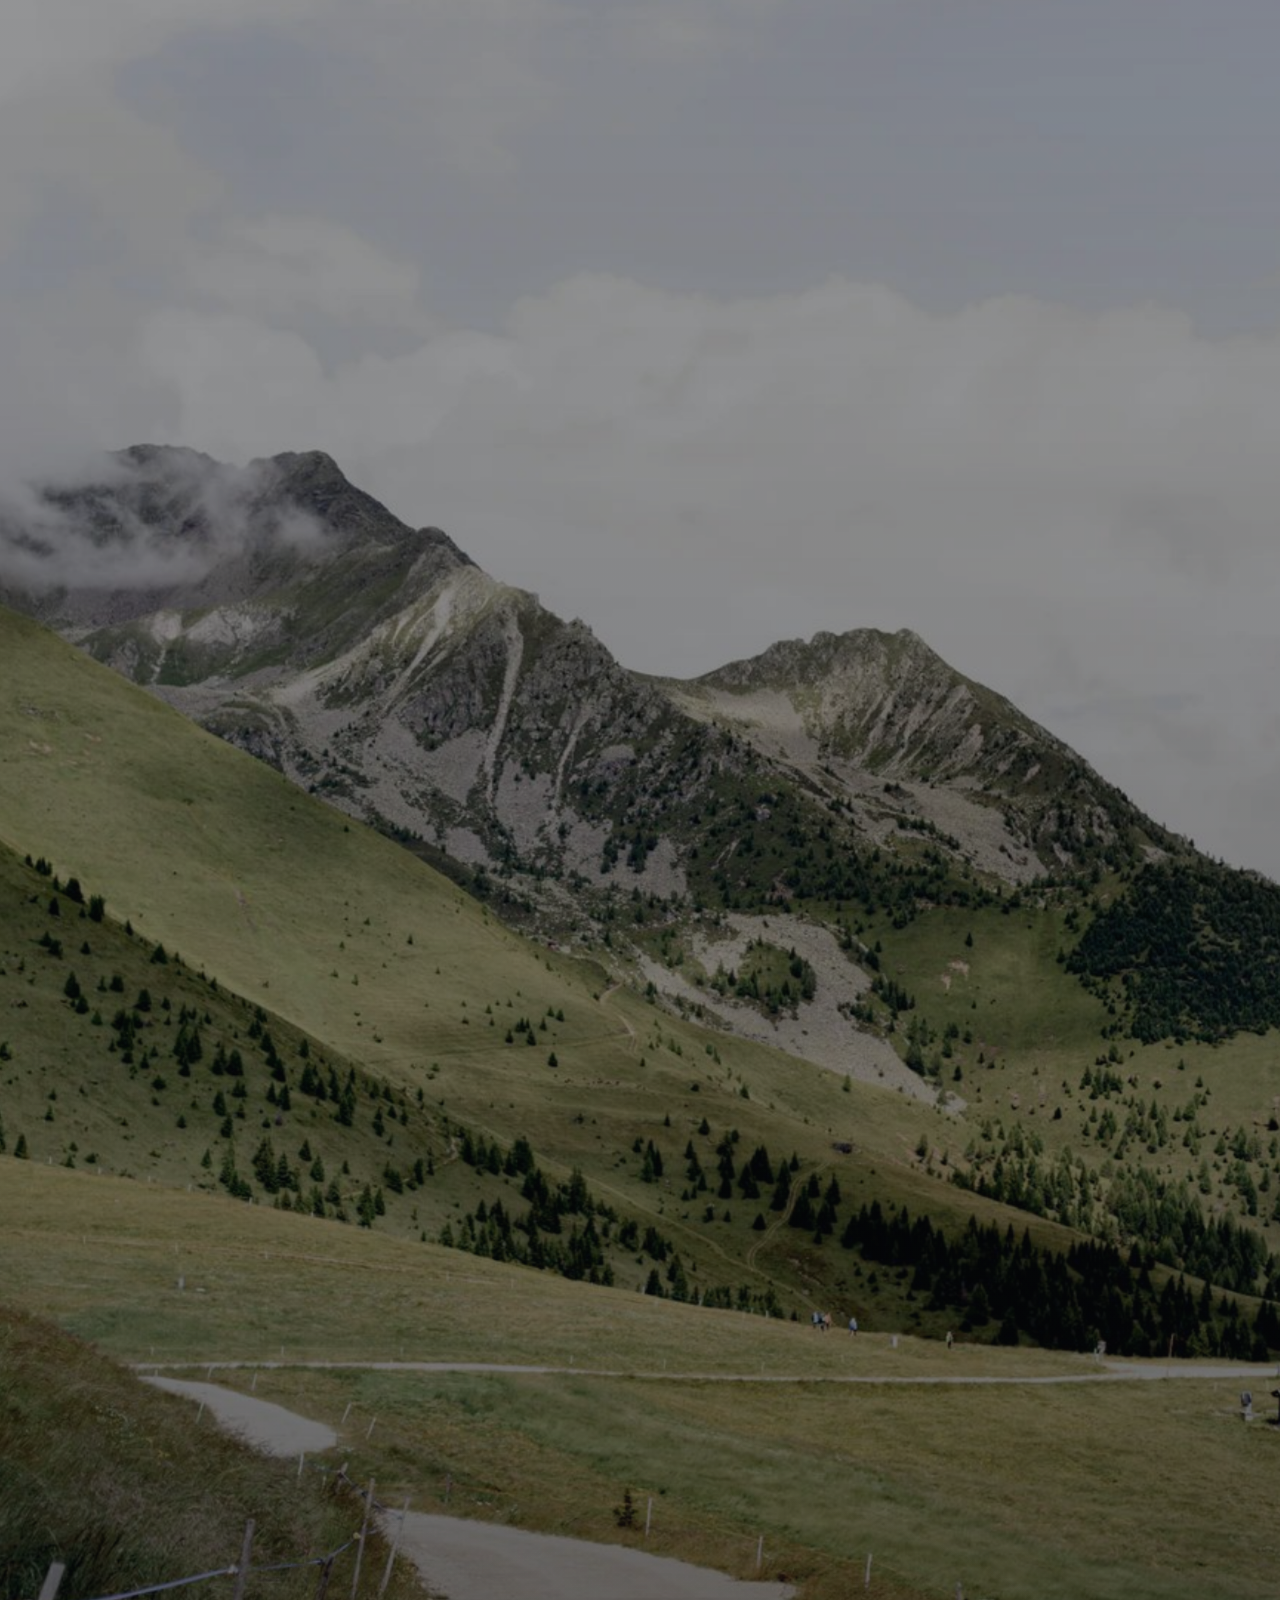
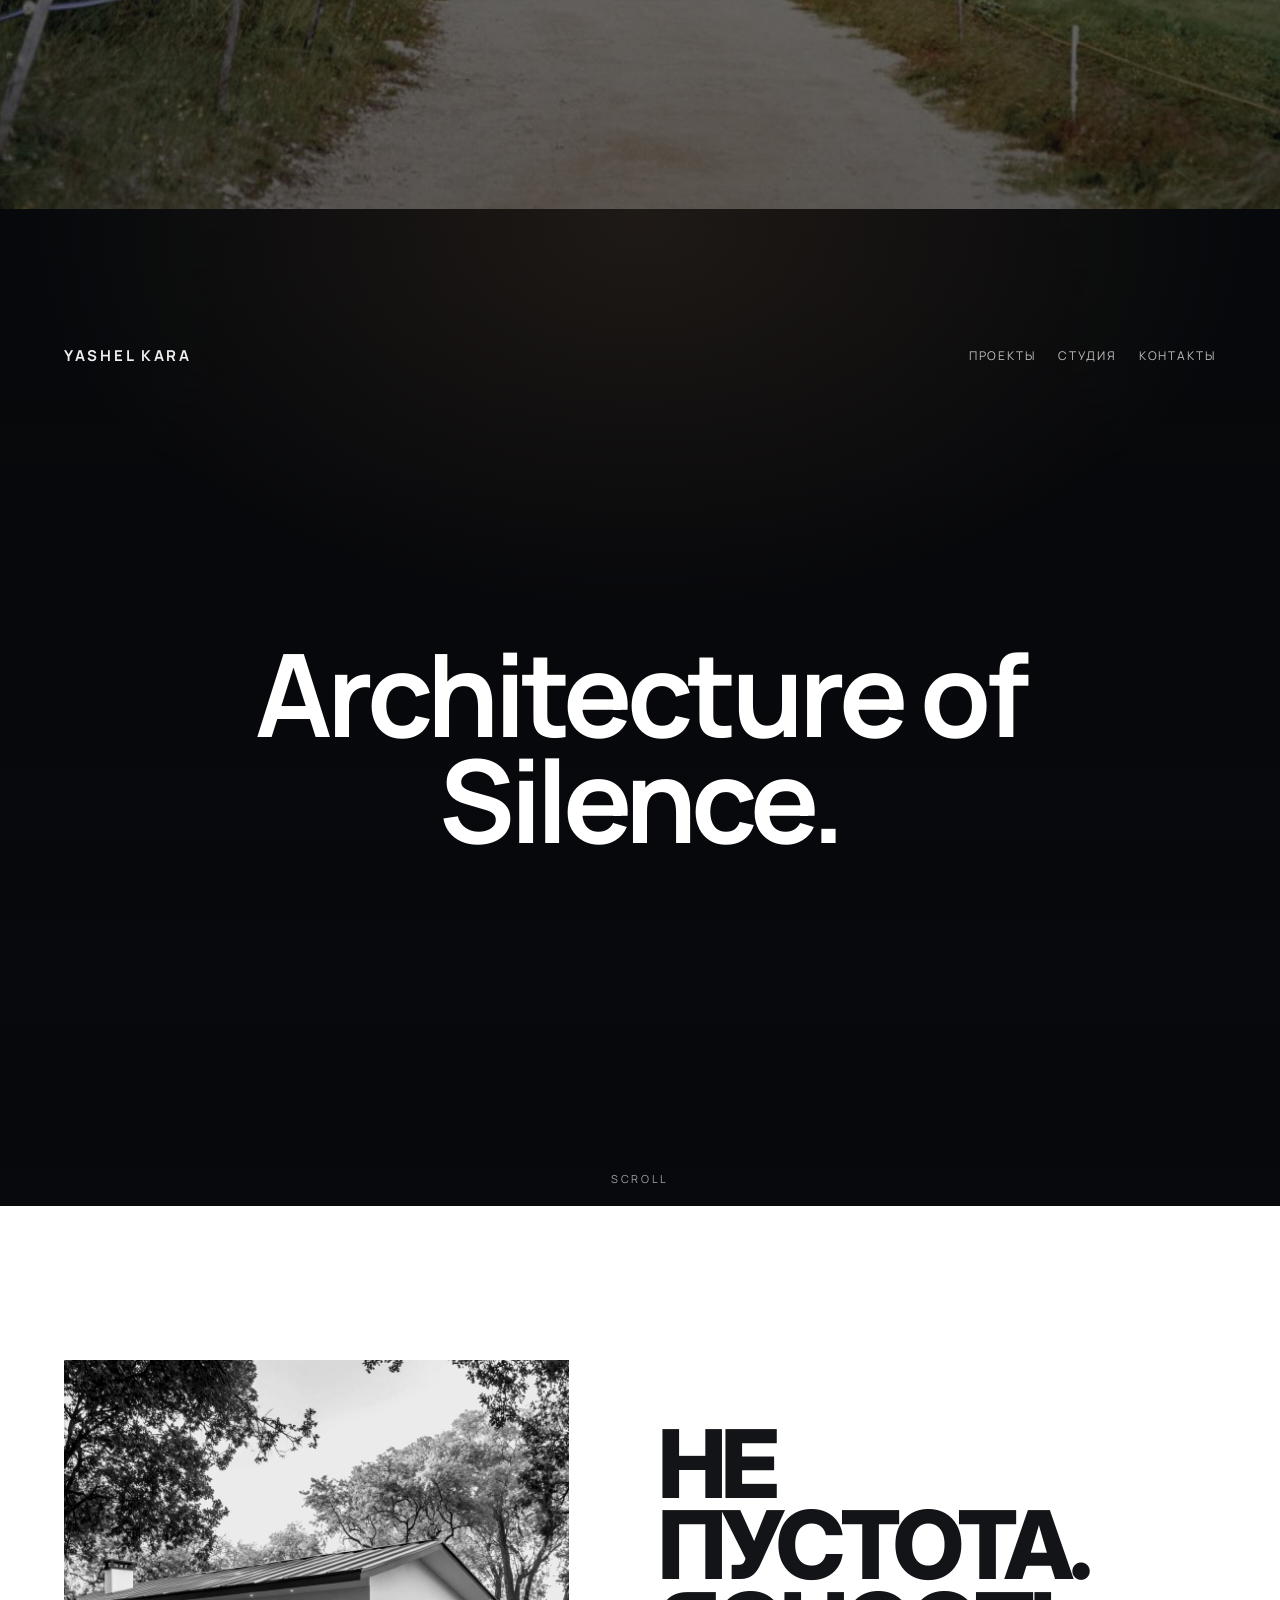
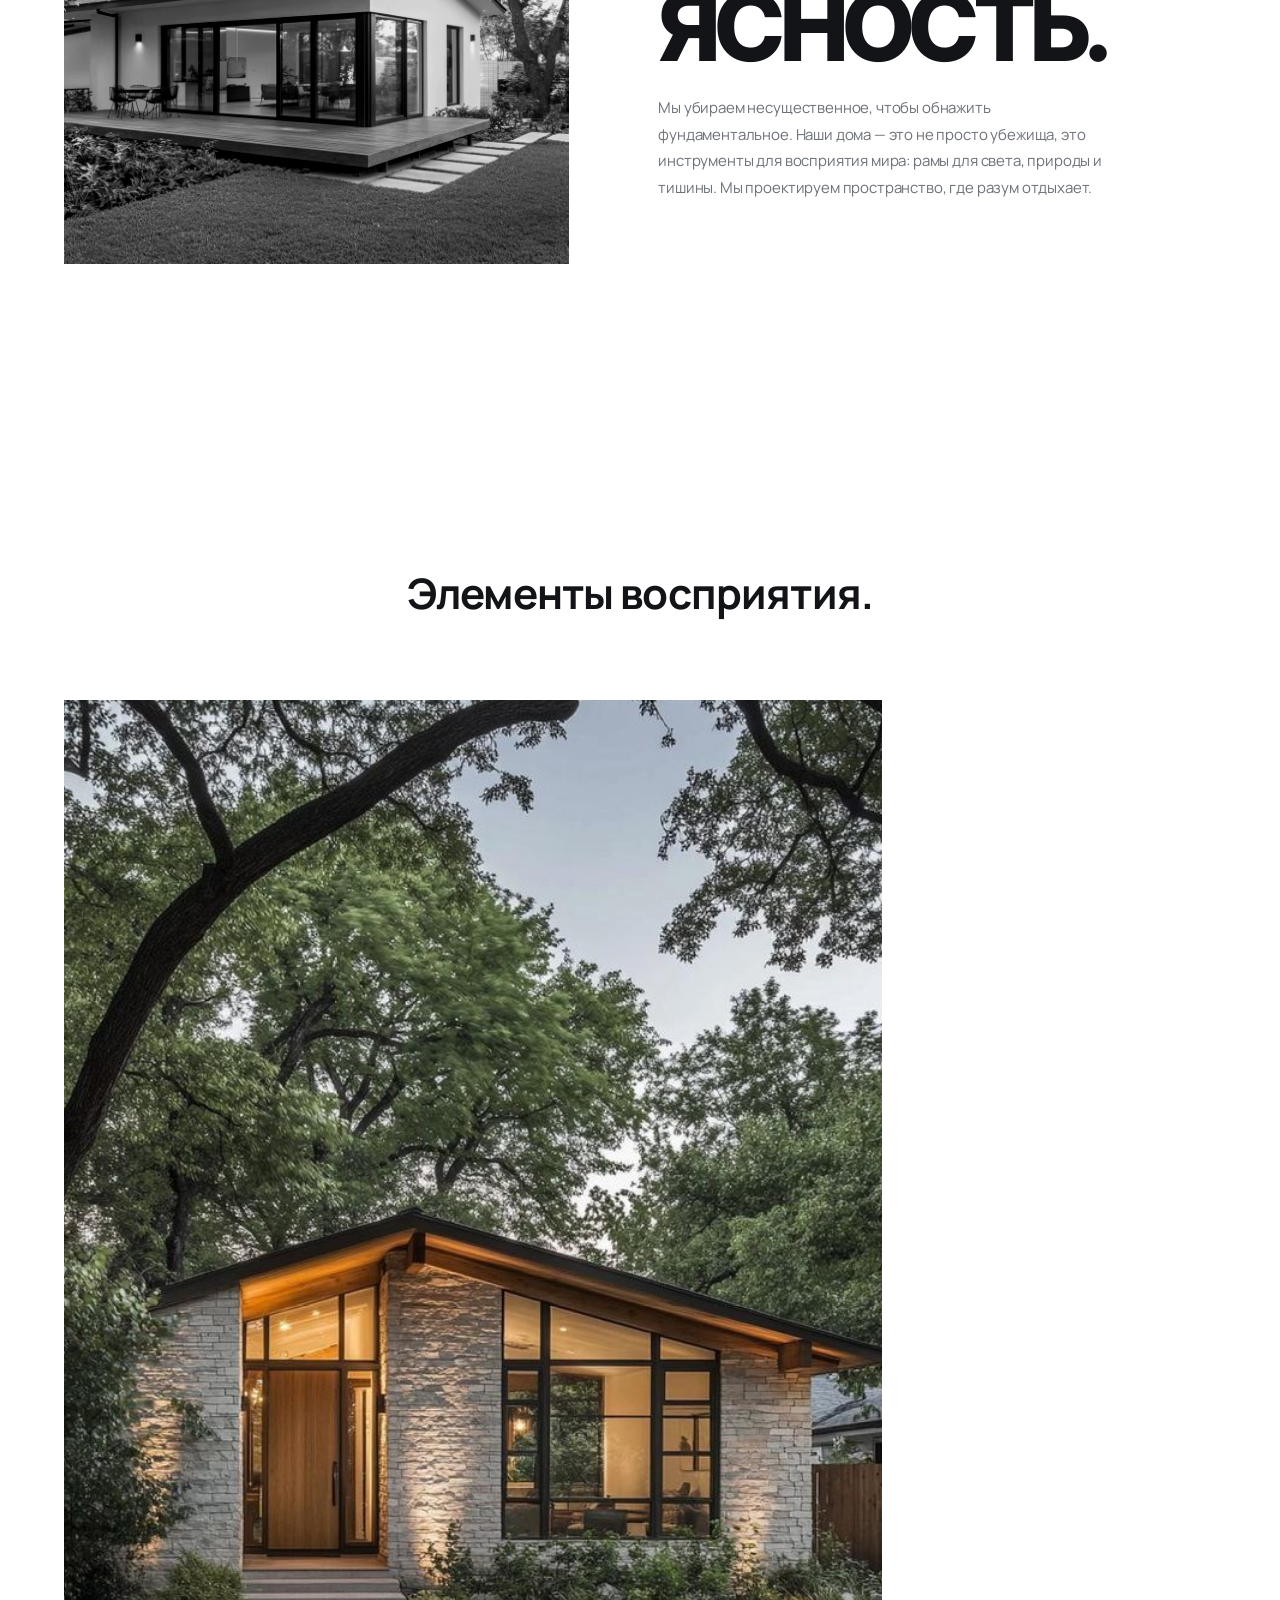
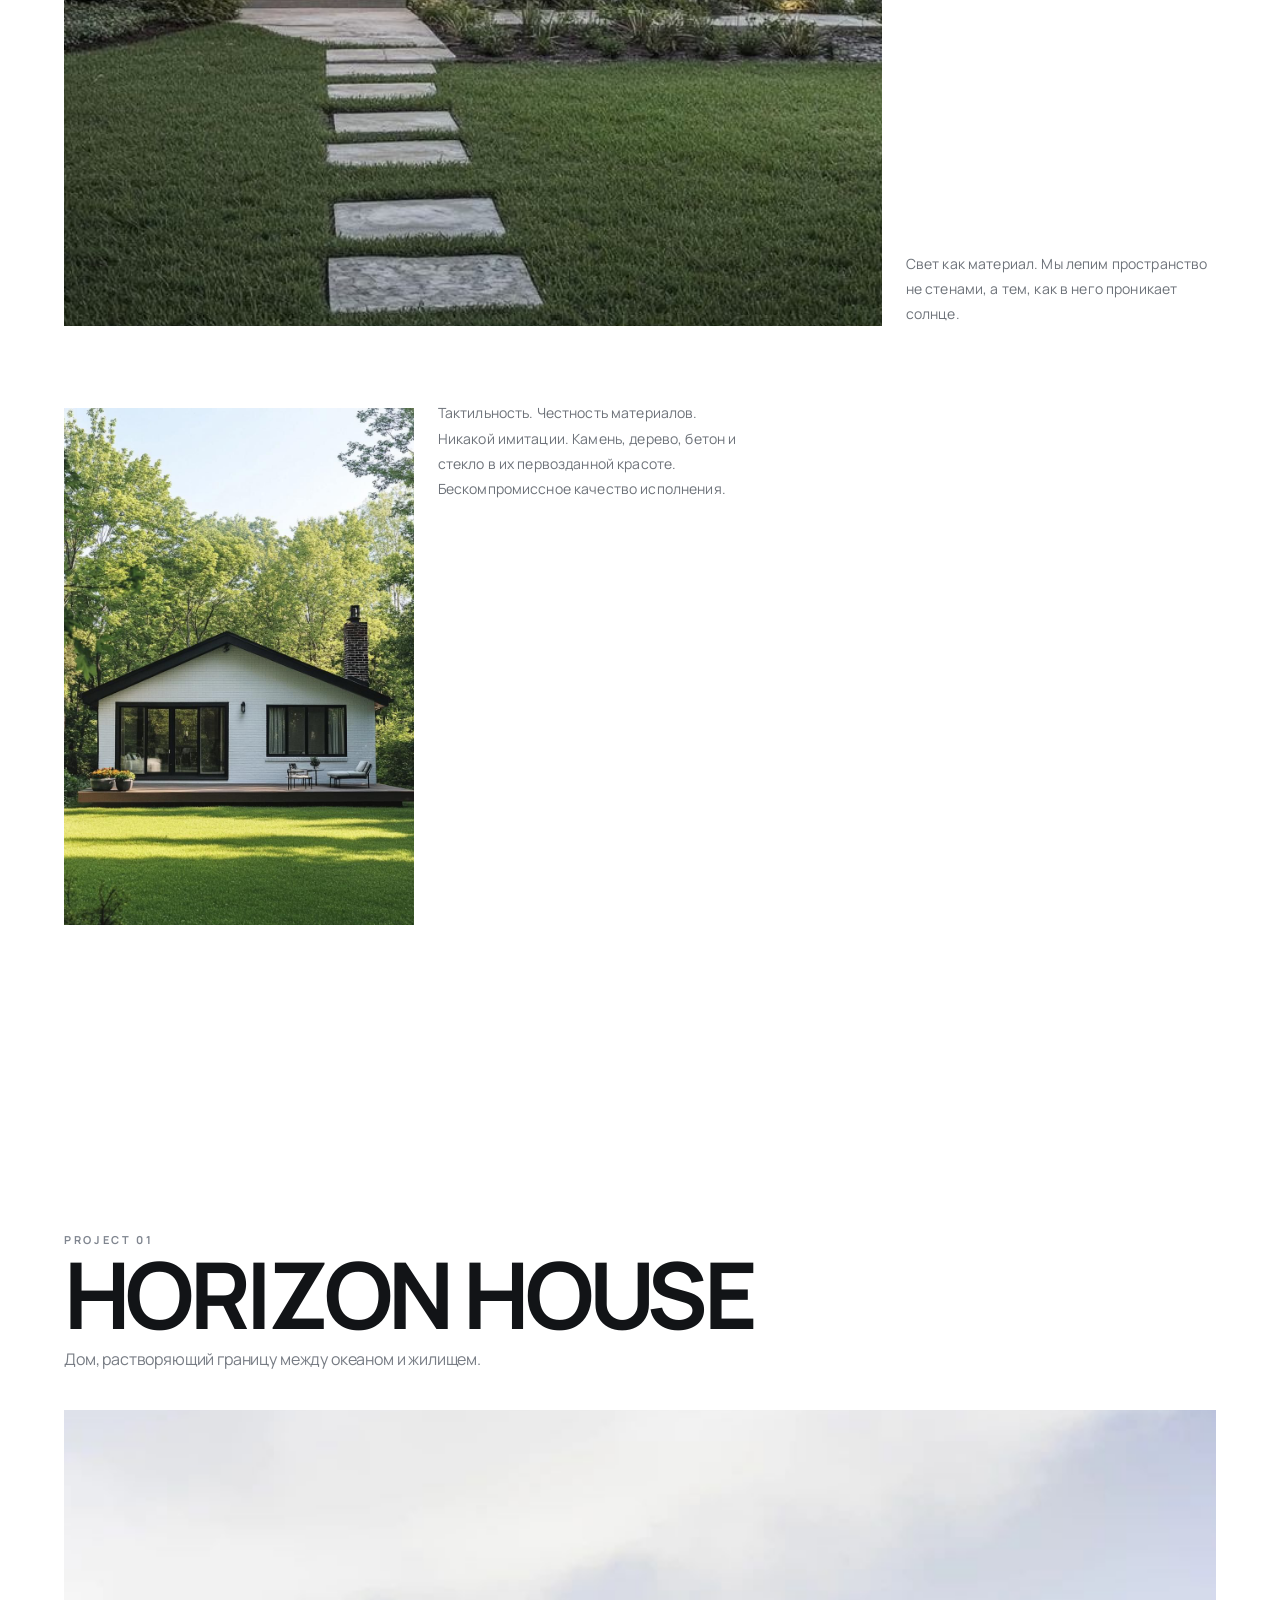
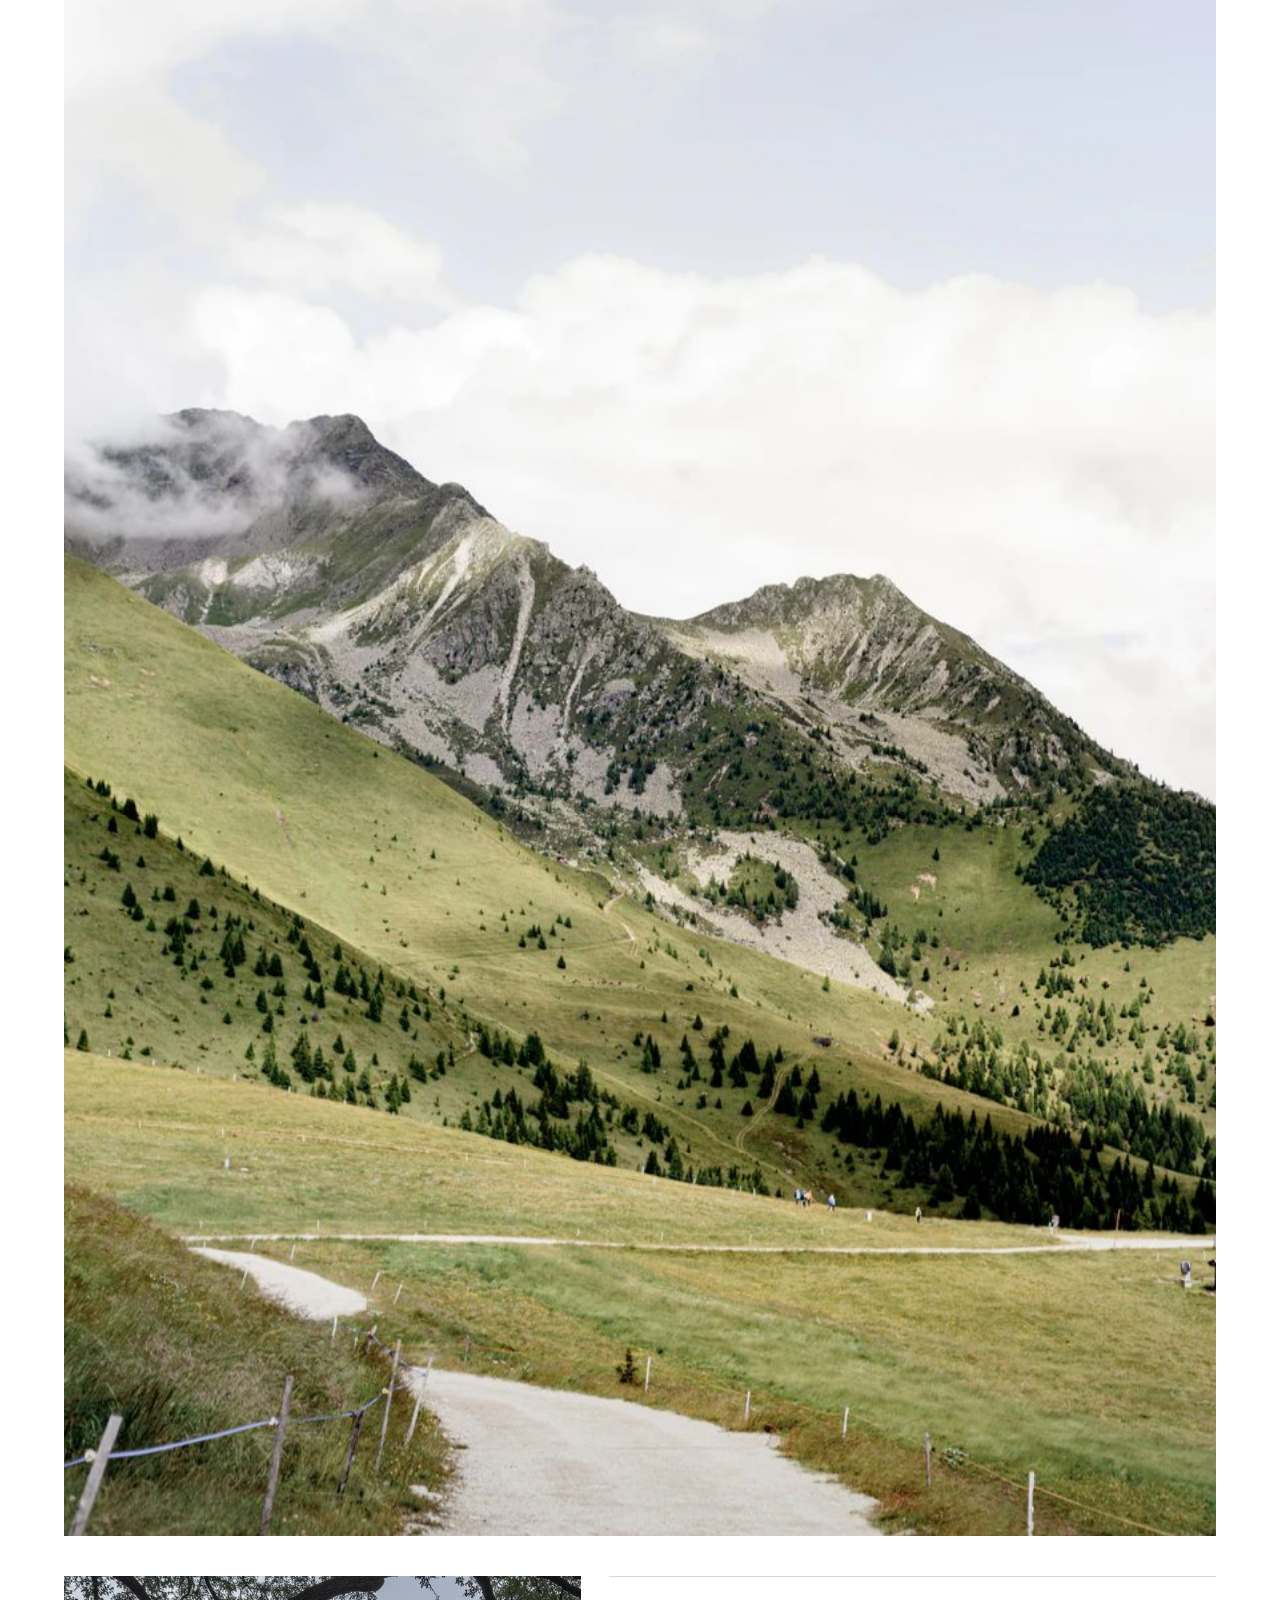
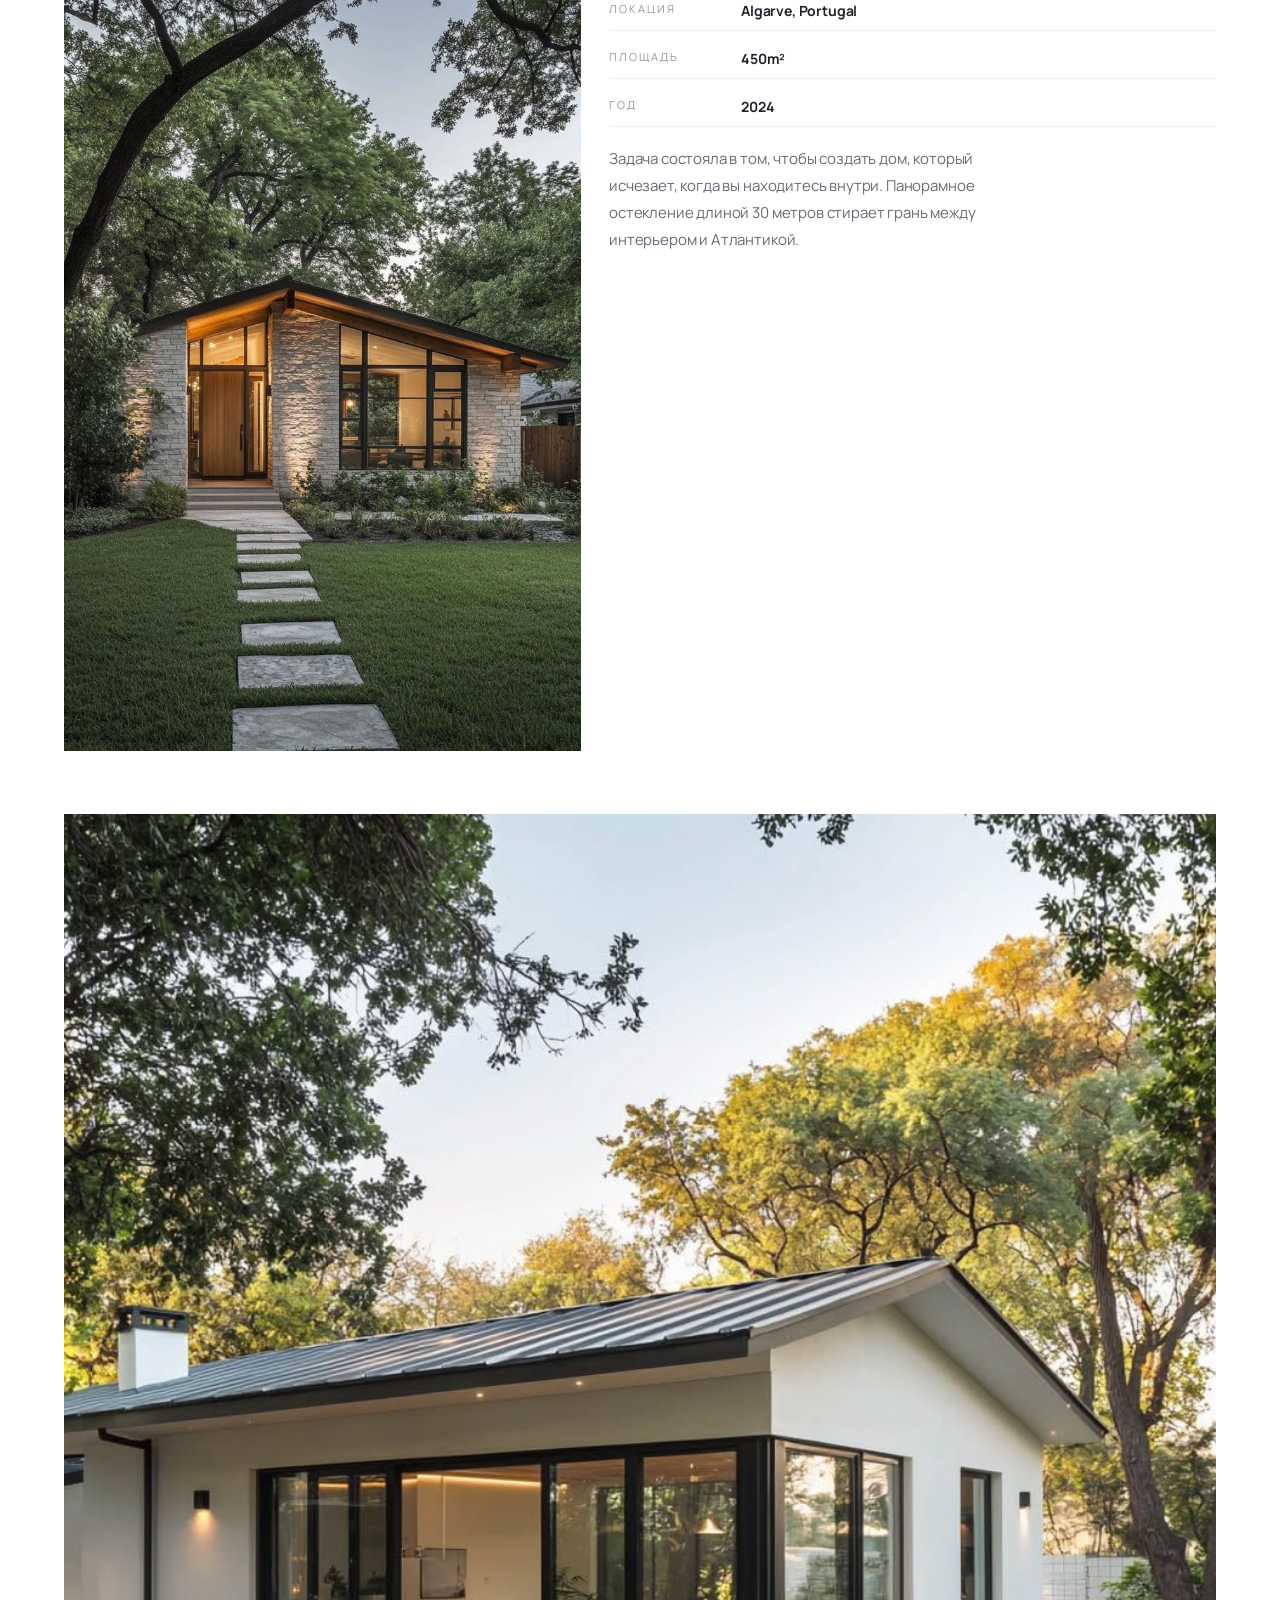
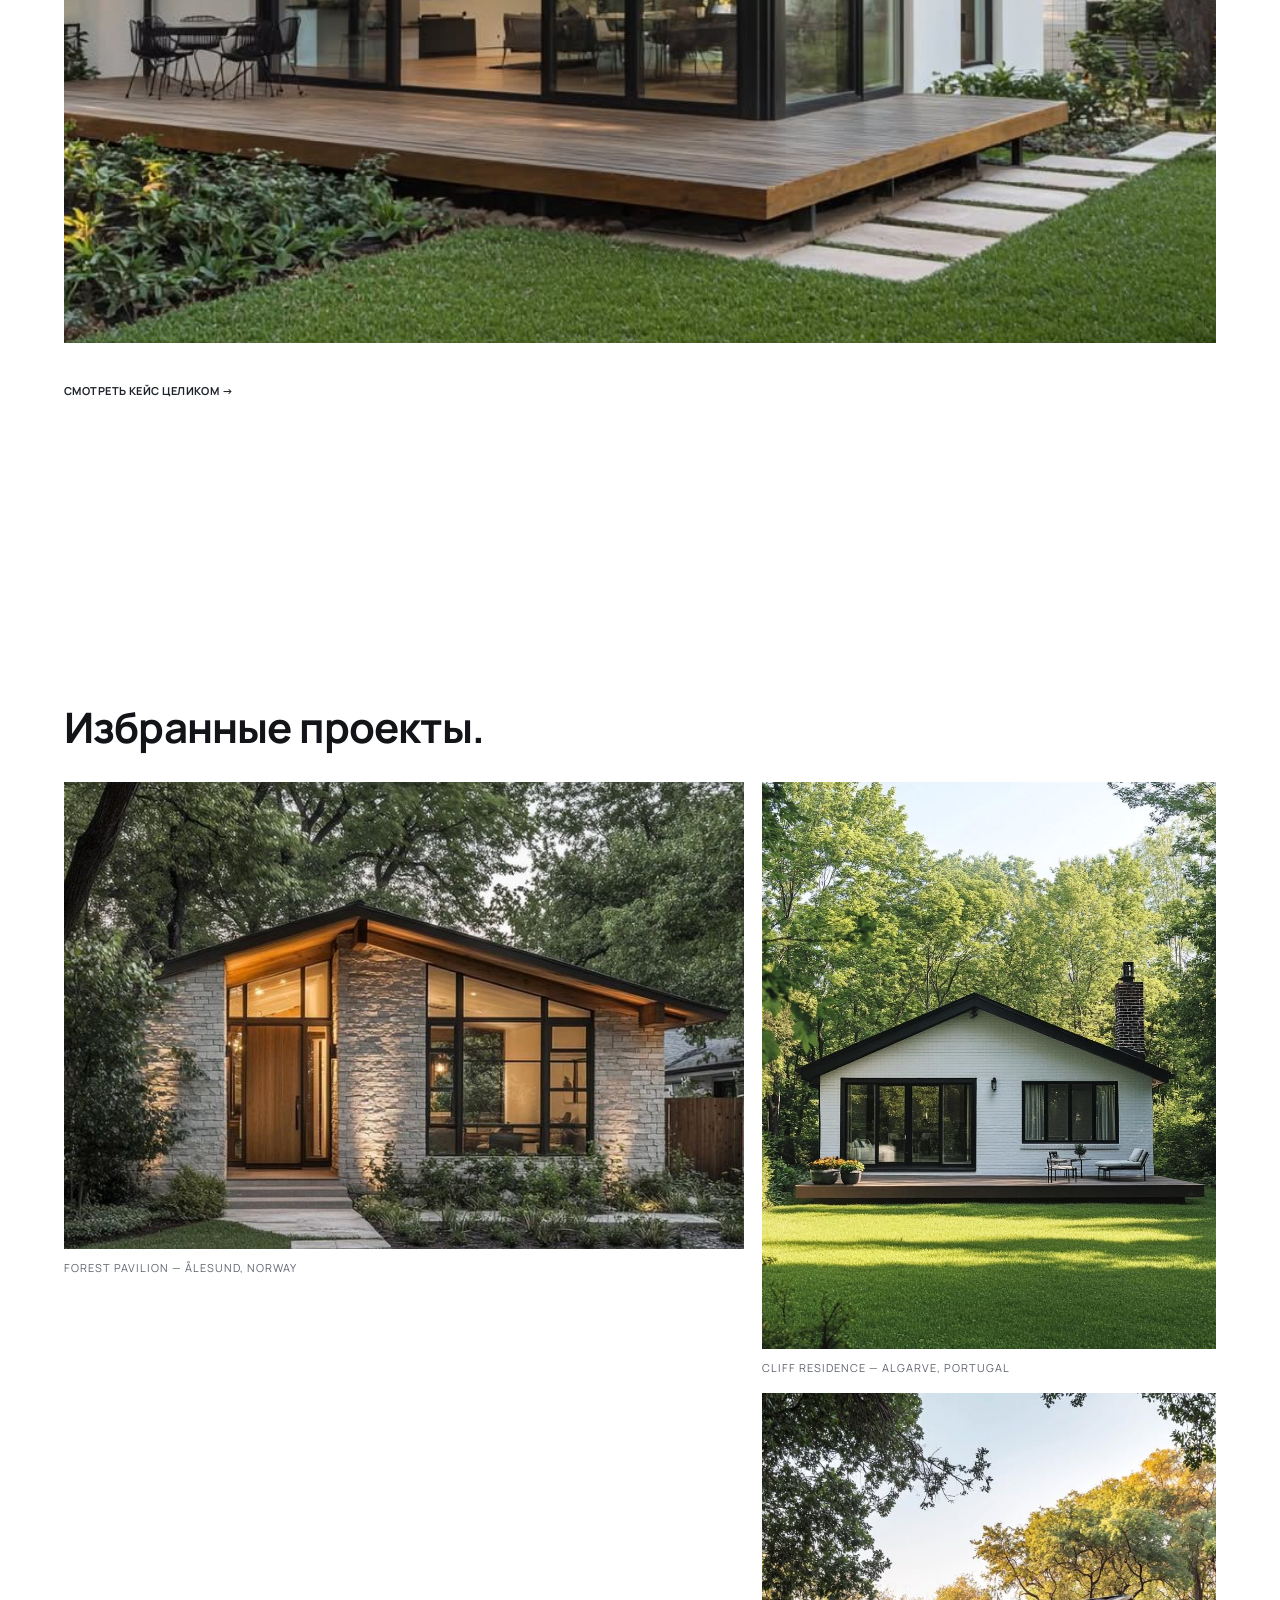
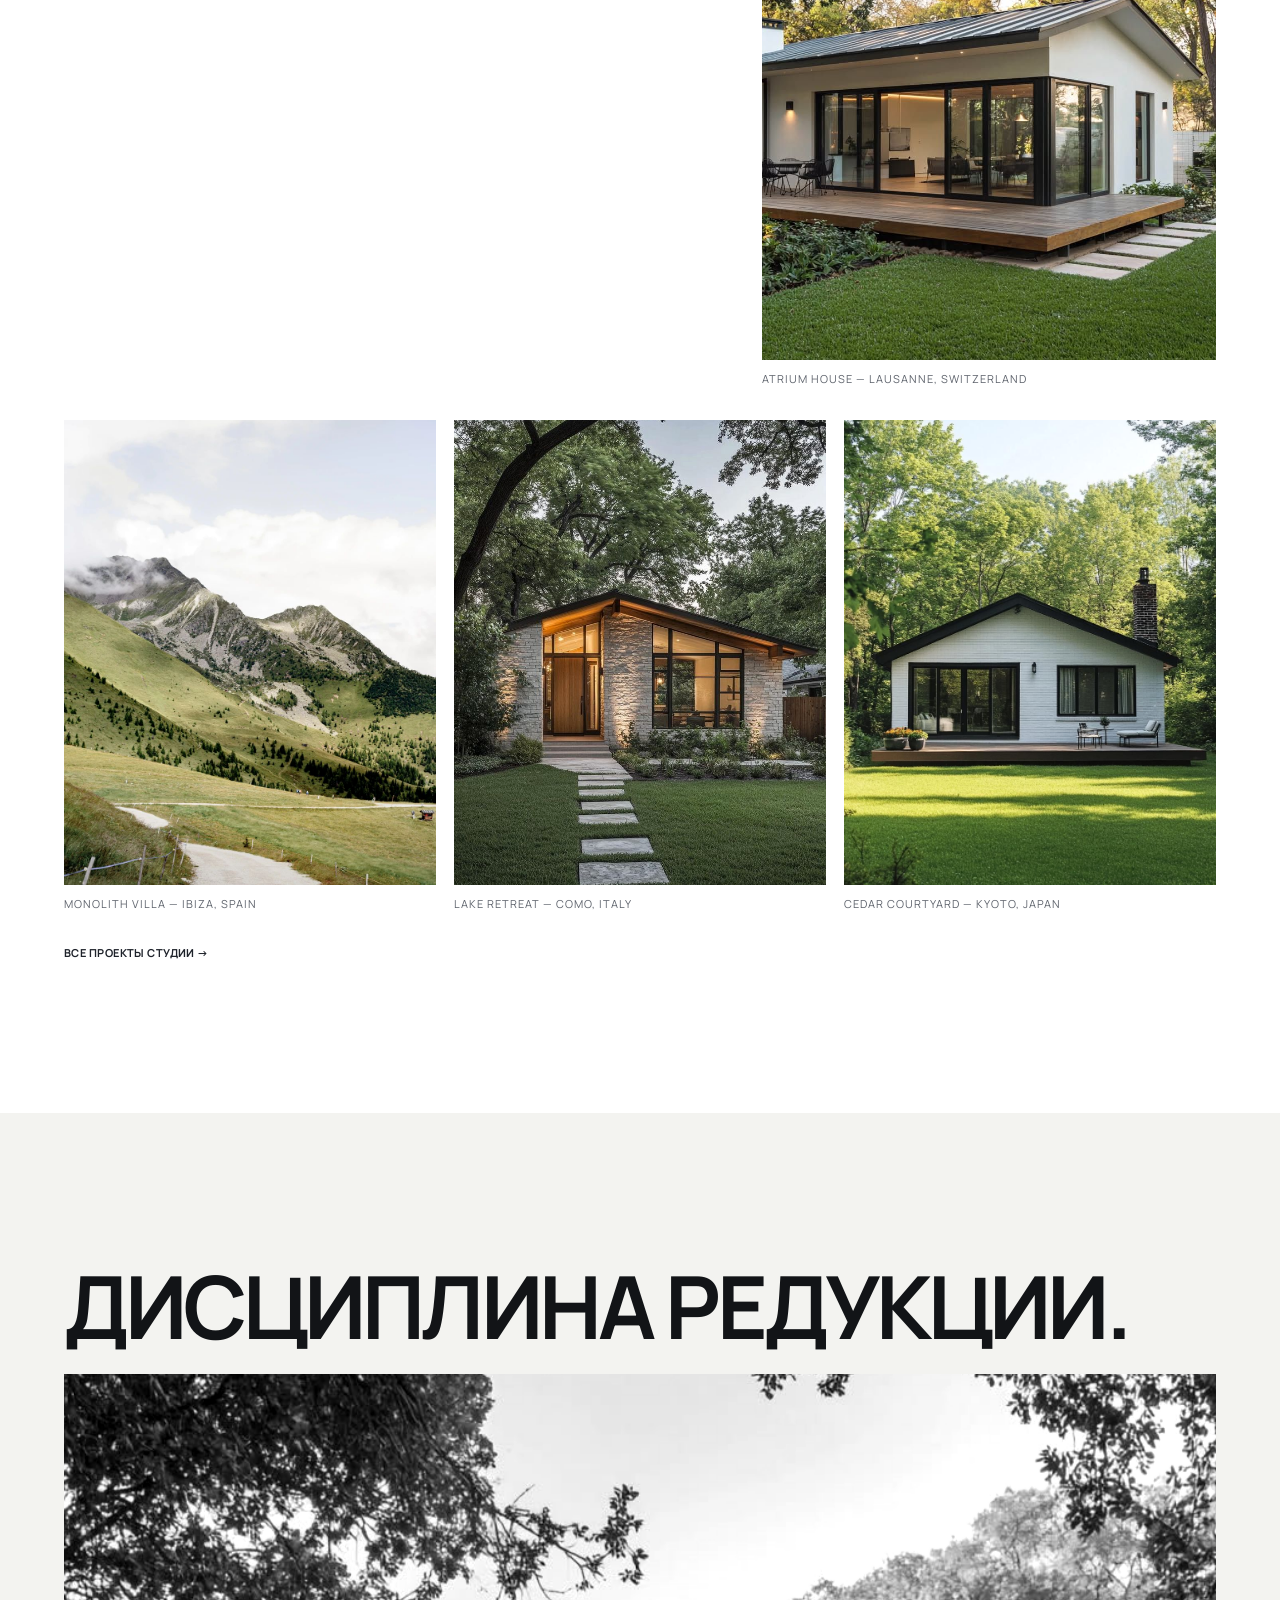
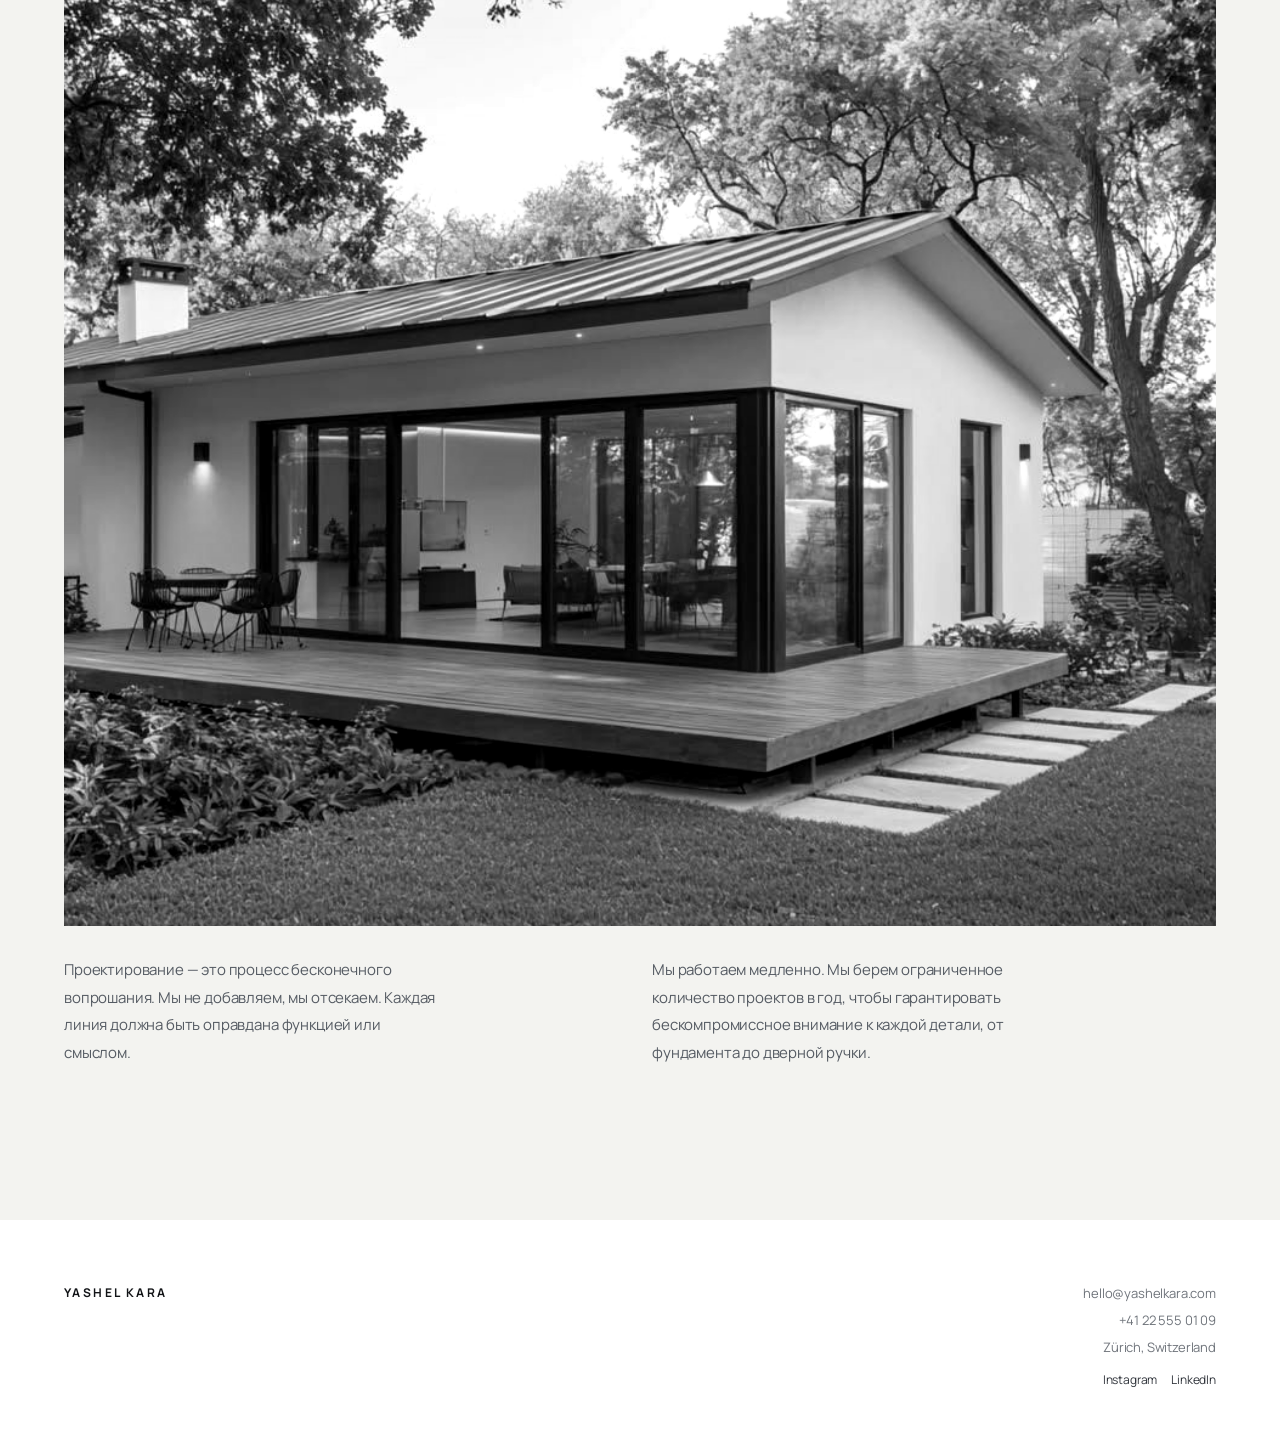
==== commit d35b7157: "fix x2" ====
--- a/index.html
+++ b/index.html
@@ -3,146 +3,252 @@
 <head>
   <meta charset="utf-8" />
   <meta name="viewport" content="width=device-width, initial-scale=1" />
-  <title>Yashel KARA — Архитектура и Интерьеры</title>
-  <meta name="description" content="Студия Yashel Kara: строгая архитектурная подача, акцент на структуру, свет и ритм частных пространств." />
+  <title>Yashel KARA — Architecture of Silence</title>
+  <meta name="description" content="Yashel KARA — кинематографичная архитектура тишины, света и строгой редукции." />
   <link rel="preconnect" href="https://fonts.googleapis.com" />
   <link rel="preconnect" href="https://fonts.gstatic.com" crossorigin />
-  <link href="https://fonts.googleapis.com/css2?family=Manrope:wght@400;500;700;800&family=Prata&display=swap" rel="stylesheet" />
+  <link href="https://fonts.googleapis.com/css2?family=Inter:wght@600;700;800&family=Manrope:wght@400;500;600;700;800&display=swap" rel="stylesheet" />
   <link rel="stylesheet" href="styles.css?v=20260227" />
 </head>
 
-<body class="homePageAlt">
-  <header class="topbar">
-    <div class="container topbar__inner">
-      <a class="brand" href="index.html">
-        <span class="brand__name">Yashel</span> <span class="brand__surname">KARA</span>
-      </a>
-
-      <nav class="nav">
-        <a class="is-current" href="index.html">Главная</a>
-        <a href="projects.html">Проекты</a>
-        <a href="about.html">О студии</a>
-        <a href="contact.html">Контакты</a>
-      </nav>
-
-      <button class="menuBtn" id="menuBtn" aria-label="Открыть меню">Меню</button>
-    </div>
-
-    <div class="mobileNav" id="mobileNav" aria-hidden="true">
-      <a href="index.html">Главная</a>
-      <a href="projects.html">Проекты</a>
-      <a href="about.html">О студии</a>
-      <a href="contact.html">Контакты</a>
-    </div>
-  </header>
-
+<body class="homeCinematic">
   <main>
-    <section class="altHero">
-      <div class="container altHero__inner">
-        <p class="altHero__kicker" data-reveal style="--reveal-delay:0ms;">YASHEL KARA / PRIVATE ARCHITECTURE</p>
-        <h1 data-reveal style="--reveal-delay:80ms;">Точная архитектура для частной жизни.</h1>
-        <p class="altHero__lead" data-reveal style="--reveal-delay:160ms;">
-          Проекты с ясной геометрией, выразительной тишиной и понятной конструктивной логикой.
+    <section class="cinemaHero" id="top">
+      <div class="cinemaHero__media parallaxMedia">
+        <img
+          class="parallaxMedia__img"
+          src="assets/cover.jpg"
+          alt="Дом на утесе на закате"
+          data-parallax
+          data-parallax-speed="0.12"
+        />
+      </div>
+      <div class="cinemaHero__shade"></div>
+
+      <div class="cinemaHero__topline container">
+        <a class="cinemaBrand" href="index.html">Yashel KARA</a>
+        <nav class="cinemaQuickNav" aria-label="Быстрая навигация">
+          <a href="projects.html">Проекты</a>
+          <a href="about.html">Студия</a>
+          <a href="contact.html">Контакты</a>
+        </nav>
+      </div>
+
+      <div class="cinemaHero__center container">
+        <h1>Architecture of Silence.</h1>
+      </div>
+
+      <a class="cinemaHero__scroll" href="#manifesto" aria-label="Прокрутить к манифесту">Scroll</a>
+    </section>
+
+    <section class="cinemaManifesto sectionGap" id="manifesto">
+      <div class="cinemaSectionWrap">
+        <figure class="manifestoVisual" data-reveal>
+          <img
+            src="assets/p2.jpg"
+            alt="Луч света на гладкой бетонной поверхности"
+            loading="lazy"
+          />
+        </figure>
+
+        <div class="manifestoContent">
+          <h2 data-reveal>НЕ ПУСТОТА.<br />ЯСНОСТЬ.</h2>
+          <p data-reveal style="--reveal-delay:90ms;">
+            Мы убираем несущественное, чтобы обнажить фундаментальное. Наши дома — это не просто убежища,
+            это инструменты для восприятия мира: рамы для света, природы и тишины. Мы проектируем пространство,
+            где разум отдыхает.
+          </p>
+        </div>
+      </div>
+    </section>
+
+    <section class="cinemaElements sectionGap">
+      <div class="cinemaSectionHeader" data-reveal>
+        <p>Элементы восприятия.</p>
+      </div>
+
+      <div class="cinemaElements__grid">
+        <article class="elementCard elementCard--light">
+          <figure class="elementCard__visual elementCard__visual--wide parallaxMedia" data-reveal>
+            <img
+              class="parallaxMedia__img"
+              src="assets/p1.jpg"
+              alt="Интерьер с выразительной геометрией света и теней"
+              loading="lazy"
+              data-parallax
+              data-parallax-speed="0.1"
+            />
+          </figure>
+          <p class="elementCard__text" data-reveal style="--reveal-delay:100ms;">
+            Свет как материал. Мы лепим пространство не стенами, а тем, как в него проникает солнце.
+          </p>
+        </article>
+
+        <article class="elementCard elementCard--matter">
+          <figure class="elementCard__visual elementCard__visual--macro parallaxMedia" data-reveal>
+            <img
+              class="parallaxMedia__img"
+              src="assets/p3.jpg"
+              alt="Фактура камня и дерева крупным планом"
+              loading="lazy"
+              data-parallax
+              data-parallax-speed="0.08"
+            />
+          </figure>
+          <p class="elementCard__text" data-reveal style="--reveal-delay:100ms;">
+            Тактильность. Честность материалов. Никакой имитации. Камень, дерево, бетон и стекло в их
+            первозданной красоте. Бескомпромиссное качество исполнения.
+          </p>
+        </article>
+      </div>
+    </section>
+
+    <section class="cinemaProject sectionGap">
+      <div class="cinemaProject__head">
+        <p class="cinemaProject__kicker" data-reveal>PROJECT 01</p>
+        <h2 data-reveal style="--reveal-delay:50ms;">HORIZON HOUSE</h2>
+        <p class="cinemaProject__lead" data-reveal style="--reveal-delay:120ms;">
+          Дом, растворяющий границу между океаном и жилищем.
         </p>
-        <div class="altHero__actions" data-reveal style="--reveal-delay:220ms;">
-          <a class="btn btn--solid" href="projects.html">Открыть портфолио</a>
-          <a class="btn" href="contact.html">Обсудить задачу</a>
-        </div>
-      </div>
-    </section>
-
-    <section class="altMetrics">
-      <div class="container altMetrics__grid">
-        <article class="altMetric" data-reveal style="--reveal-delay:80ms;">
-          <p class="altMetric__value" data-site-text="projectsCount">0</p>
-          <p class="altMetric__label">проектов в каталоге</p>
-        </article>
-        <article class="altMetric" data-reveal style="--reveal-delay:140ms;">
-          <p class="altMetric__value" data-site-text="practiceYears">0</p>
-          <p class="altMetric__label">лет практики</p>
-        </article>
-        <article class="altMetric" data-reveal style="--reveal-delay:200ms;">
-          <p class="altMetric__value"><span data-site-text="architectureCount">0</span>/<span data-site-text="interiorCount">0</span></p>
-          <p class="altMetric__label">архитектура / интерьер</p>
-        </article>
-      </div>
-    </section>
-
-    <section class="altProjects section">
-      <div class="container">
-        <div class="altProjects__head" data-reveal style="--reveal-delay:0ms;">
-          <h2>Избранные кейсы</h2>
-          <a class="btn btn--link" href="projects.html">Все проекты →</a>
-        </div>
-        <div class="altProjects__grid">
-          <a class="altProjectCard altProjectCard--wide" href="project.html?slug=raubichi-house" data-reveal style="--reveal-delay:110ms;">
-            <img src="assets/p1.jpg" alt="RAUBICHI HOUSE" />
-            <div class="altProjectCard__info">
-              <p class="altProjectCard__title">RAUBICHI HOUSE</p>
-              <p class="altProjectCard__meta">Architecture</p>
+      </div>
+
+      <figure class="projectFrame projectFrame--wide parallaxMedia" data-reveal>
+        <img
+          class="parallaxMedia__img"
+          src="assets/cover.jpg"
+          alt="Horizon House в природном ландшафте"
+          loading="lazy"
+          data-parallax
+          data-parallax-speed="0.1"
+        />
+      </figure>
+
+      <div class="projectSplit">
+        <figure class="projectFrame projectFrame--tall" data-reveal>
+          <img src="assets/p1.jpg" alt="Фрагмент дома и бассейн, уходящий к горизонту" loading="lazy" />
+        </figure>
+
+        <aside class="projectData" data-reveal style="--reveal-delay:80ms;">
+          <dl>
+            <div>
+              <dt>Локация</dt>
+              <dd>Algarve, Portugal</dd>
             </div>
+            <div>
+              <dt>Площадь</dt>
+              <dd>450m²</dd>
+            </div>
+            <div>
+              <dt>Год</dt>
+              <dd>2024</dd>
+            </div>
+          </dl>
+          <p>
+            Задача состояла в том, чтобы создать дом, который исчезает, когда вы находитесь внутри.
+            Панорамное остекление длиной 30 метров стирает грань между интерьером и Атлантикой.
+          </p>
+        </aside>
+      </div>
+
+      <figure class="projectFrame projectFrame--wide parallaxMedia" data-reveal>
+        <img
+          class="parallaxMedia__img"
+          src="assets/p2.jpg"
+          alt="Интерьер Horizon House"
+          loading="lazy"
+          data-parallax
+          data-parallax-speed="0.07"
+        />
+      </figure>
+
+      <a class="cinemaTextLink" href="project.html?slug=raubichi-house" data-reveal>Смотреть кейс целиком →</a>
+    </section>
+
+    <section class="cinemaPortfolio sectionGap">
+      <div class="cinemaSectionHeader cinemaSectionHeader--left" data-reveal>
+        <h2>Избранные проекты.</h2>
+      </div>
+
+      <div class="portfolioTop">
+        <a class="portfolioCard portfolioCard--large" href="project.html?slug=raubichi-house" data-reveal>
+          <img src="assets/p1.jpg" alt="Forest Pavilion" loading="lazy" />
+          <p>Forest Pavilion — Ålesund, Norway</p>
+        </a>
+
+        <div class="portfolioStack">
+          <a class="portfolioCard" href="project.html?slug=nemo" data-reveal style="--reveal-delay:70ms;">
+            <img src="assets/p3.jpg" alt="Cliff Residence" loading="lazy" />
+            <p>Cliff Residence — Algarve, Portugal</p>
           </a>
-          <a class="altProjectCard" href="project.html?slug=nemo" data-reveal style="--reveal-delay:180ms;">
-            <img src="assets/p3.jpg" alt="NEMO" />
-            <div class="altProjectCard__info">
-              <p class="altProjectCard__title">NEMO</p>
-              <p class="altProjectCard__meta">Architecture</p>
-            </div>
+          <a class="portfolioCard" href="project.html?slug=interior-01" data-reveal style="--reveal-delay:140ms;">
+            <img src="assets/p2.jpg" alt="Atrium House" loading="lazy" />
+            <p>Atrium House — Lausanne, Switzerland</p>
           </a>
-          <a class="altProjectCard" href="project.html?slug=interior-01" data-reveal style="--reveal-delay:240ms;">
-            <img src="assets/p2.jpg" alt="INTERIOR 01" />
-            <div class="altProjectCard__info">
-              <p class="altProjectCard__title">INTERIOR 01</p>
-              <p class="altProjectCard__meta">Interior</p>
-            </div>
-          </a>
-        </div>
-      </div>
-    </section>
-
-    <section class="altMethod section">
-      <div class="container">
-        <div class="altMethod__head" data-reveal style="--reveal-delay:0ms;">
-          <h2>Процесс без шума</h2>
-        </div>
-        <div class="altMethod__steps">
-          <article class="altStep" data-reveal style="--reveal-delay:90ms;">
-            <p class="altStep__num">01</p>
-            <h3>Аналитика</h3>
-            <p>Участок, свет, сценарии жизни, бюджет и приоритеты семьи.</p>
-          </article>
-          <article class="altStep" data-reveal style="--reveal-delay:160ms;">
-            <p class="altStep__num">02</p>
-            <h3>Концепция</h3>
-            <p>Планировочная логика, пластика объемов, палитра материалов и света.</p>
-          </article>
-          <article class="altStep" data-reveal style="--reveal-delay:230ms;">
-            <p class="altStep__num">03</p>
-            <h3>Реализация</h3>
-            <p>Рабочая документация, авторский контроль и сопровождение на площадке.</p>
-          </article>
-        </div>
-      </div>
-    </section>
-
-    <section class="altCall section">
-      <div class="container">
-        <div class="altCall__panel" data-reveal style="--reveal-delay:0ms;">
-          <p>Запрос на проект</p>
-          <h2>Напишите и мы подготовим рабочую стратегию под ваш участок и образ жизни.</h2>
-          <div class="altCall__links">
-            <a data-site-href="email" data-site-text="email" href="mailto:hello@example.com">hello@example.com</a>
-            <a data-site-href="phone" data-site-text="phone" href="tel:+70000000000">+7 (000) 000-00-00</a>
-          </div>
+        </div>
+      </div>
+
+      <div class="portfolioBottom">
+        <a class="portfolioCard" href="project.html?slug=raubichi-house" data-reveal>
+          <img src="assets/cover.jpg" alt="Monolith Villa" loading="lazy" />
+          <p>Monolith Villa — Ibiza, Spain</p>
+        </a>
+        <a class="portfolioCard" href="project.html?slug=nemo" data-reveal style="--reveal-delay:60ms;">
+          <img src="assets/p1.jpg" alt="Lake Retreat" loading="lazy" />
+          <p>Lake Retreat — Como, Italy</p>
+        </a>
+        <a class="portfolioCard" href="project.html?slug=interior-01" data-reveal style="--reveal-delay:120ms;">
+          <img src="assets/p3.jpg" alt="Cedar Courtyard" loading="lazy" />
+          <p>Cedar Courtyard — Kyoto, Japan</p>
+        </a>
+      </div>
+
+      <a class="cinemaTextLink" href="projects.html" data-reveal>Все проекты студии →</a>
+    </section>
+
+    <section class="cinemaRigor sectionGap">
+      <div class="cinemaSectionWrap cinemaSectionWrap--rigor">
+        <div class="rigorHead">
+          <h2 data-reveal>ДИСЦИПЛИНА РЕДУКЦИИ.</h2>
+        </div>
+
+        <figure class="rigorVisual parallaxMedia" data-reveal>
+          <img
+            class="parallaxMedia__img"
+            src="assets/p2.jpg"
+            alt="Студийный рабочий стол архитектора"
+            loading="lazy"
+            data-parallax
+            data-parallax-speed="0.06"
+          />
+        </figure>
+
+        <div class="rigorColumns">
+          <p data-reveal>
+            Проектирование — это процесс бесконечного вопрошания. Мы не добавляем, мы отсекаем.
+            Каждая линия должна быть оправдана функцией или смыслом.
+          </p>
+          <p data-reveal style="--reveal-delay:80ms;">
+            Мы работаем медленно. Мы берем ограниченное количество проектов в год, чтобы гарантировать
+            бескомпромиссное внимание к каждой детали, от фундамента до дверной ручки.
+          </p>
         </div>
       </div>
     </section>
   </main>
 
-  <footer class="footer footer--home">
-    <div class="container footer__inner">
-      <div class="muted small">© <span id="year"></span> Studio</div>
-      <div class="muted small"><a data-site-href="email" data-site-text="email" href="mailto:hello@example.com">hello@example.com</a></div>
+  <footer class="cinemaFooter">
+    <div class="cinemaFooter__inner">
+      <a class="cinemaFooter__brand" href="index.html">Yashel KARA</a>
+
+      <div class="cinemaFooter__contacts">
+        <a href="mailto:hello@yashelkara.com">hello@yashelkara.com</a>
+        <a href="tel:+41225550109">+41 22 555 01 09</a>
+        <p>Zürich, Switzerland</p>
+        <div class="cinemaFooter__socials">
+          <a href="https://instagram.com" target="_blank" rel="noreferrer">Instagram</a>
+          <a href="https://linkedin.com" target="_blank" rel="noreferrer">LinkedIn</a>
+        </div>
+      </div>
     </div>
   </footer>
 
--- a/styles.css
+++ b/styles.css
@@ -689,3 +689,484 @@
   .homeProjectCard img{transition:none}
   .altProjectCard img{transition:none}
 }
+
+/* Cinematic long-scroll homepage */
+.homeCinematic{
+  --cinema-ink:#121417;
+  --cinema-muted:#6d7279;
+  --cinema-soft:#f3f3f0;
+  --cinema-space:clamp(96px,12vw,210px);
+  background:#ffffff;
+  color:var(--cinema-ink);
+  font-family:"Manrope","Avenir Next","Segoe UI",sans-serif;
+}
+.homeCinematic .container,
+.homeCinematic .cinemaSectionWrap,
+.homeCinematic .cinemaProject,
+.homeCinematic .cinemaPortfolio,
+.homeCinematic .cinemaFooter__inner,
+.homeCinematic .cinemaElements{
+  width:min(1240px,90vw);
+  margin:0 auto;
+}
+.homeCinematic .sectionGap{
+  padding-top:var(--cinema-space);
+  padding-bottom:var(--cinema-space);
+}
+
+.cinemaHero{
+  --hero-progress:0;
+  position:relative;
+  min-height:100vh;
+  min-height:100svh;
+  overflow:hidden;
+  background:#060709;
+}
+.cinemaHero::after{
+  content:"";
+  position:absolute;
+  inset:0;
+  background:rgba(255,255,255,calc(var(--hero-progress) * 0.94));
+  pointer-events:none;
+}
+.cinemaHero__media{
+  position:absolute;
+  inset:-12vh 0 -8vh;
+}
+.cinemaHero__shade{
+  position:absolute;
+  inset:0;
+  background:
+    linear-gradient(180deg,rgba(8,10,14,.35) 0%,rgba(8,10,14,.55) 70%,rgba(8,10,14,.76) 100%),
+    radial-gradient(880px 560px at 50% 65%,rgba(189,142,88,.28),rgba(189,142,88,0) 70%);
+}
+.cinemaHero .parallaxMedia__img{
+  width:100%;
+  height:100%;
+  object-fit:cover;
+  object-position:center 35%;
+  transform:translate3d(0,0,0) scale(1.08);
+  filter:brightness(calc(0.9 - var(--hero-progress) * 0.34)) saturate(calc(1 - var(--hero-progress) * 0.4));
+  will-change:transform,filter;
+}
+.cinemaHero__topline{
+  position:relative;
+  z-index:2;
+  display:flex;
+  align-items:center;
+  justify-content:space-between;
+  gap:16px;
+  padding-top:28px;
+}
+.cinemaBrand{
+  font-size:15px;
+  letter-spacing:.18em;
+  text-transform:uppercase;
+  color:rgba(255,255,255,.94);
+  font-weight:700;
+}
+.cinemaQuickNav{
+  display:flex;
+  gap:22px;
+}
+.cinemaQuickNav a{
+  color:rgba(255,255,255,.74);
+  font-size:12px;
+  letter-spacing:.16em;
+  text-transform:uppercase;
+}
+.cinemaQuickNav a:hover{
+  color:#fff;
+}
+.cinemaHero__center{
+  position:relative;
+  z-index:2;
+  min-height:calc(100vh - 60px);
+  min-height:calc(100svh - 60px);
+  display:grid;
+  place-items:center;
+  text-align:center;
+  padding-bottom:9vh;
+}
+.cinemaHero__center h1{
+  margin:0;
+  color:#fff;
+  font-size:clamp(44px,9vw,132px);
+  font-weight:700;
+  line-height:.92;
+  letter-spacing:-.045em;
+  transform:translateY(calc(var(--hero-progress) * 50px));
+  opacity:calc(1 - var(--hero-progress) * 1.25);
+}
+.cinemaHero__scroll{
+  position:absolute;
+  left:50%;
+  bottom:20px;
+  transform:translateX(-50%);
+  z-index:2;
+  color:rgba(255,255,255,.62);
+  font-size:11px;
+  letter-spacing:.24em;
+  text-transform:uppercase;
+}
+
+.cinemaManifesto{
+  background:#ffffff;
+}
+.cinemaSectionWrap{
+  display:grid;
+  grid-template-columns:0.95fr 1.05fr;
+  gap:clamp(28px,7vw,120px);
+  align-items:center;
+}
+.manifestoVisual{
+  margin:0;
+  min-height:420px;
+  overflow:hidden;
+}
+.manifestoVisual img{
+  width:100%;
+  height:100%;
+  object-fit:cover;
+  filter:grayscale(1) contrast(1.2) brightness(.92);
+}
+.manifestoContent h2{
+  margin:0;
+  font-size:clamp(44px,7.4vw,112px);
+  line-height:.86;
+  letter-spacing:-.05em;
+  font-family:"Inter","Helvetica Neue","Manrope",sans-serif;
+  font-weight:800;
+}
+.manifestoContent p{
+  margin:28px 0 0;
+  max-width:52ch;
+  color:var(--cinema-muted);
+  line-height:1.78;
+  font-size:15px;
+}
+
+.cinemaElements{
+  display:grid;
+  gap:86px;
+}
+.cinemaSectionHeader{
+  display:flex;
+  justify-content:center;
+  text-align:center;
+}
+.cinemaSectionHeader p,
+.cinemaSectionHeader h2{
+  margin:0;
+  font-size:clamp(22px,3.4vw,42px);
+  line-height:1;
+  letter-spacing:-.02em;
+  font-weight:700;
+}
+.cinemaSectionHeader--left{
+  justify-content:flex-start;
+  text-align:left;
+}
+.cinemaElements__grid{
+  display:grid;
+  gap:74px;
+}
+.elementCard{
+  display:grid;
+  grid-template-columns:1.45fr .55fr;
+  gap:24px;
+  align-items:end;
+}
+.elementCard--matter{
+  grid-template-columns:.62fr 1.38fr;
+  align-items:start;
+}
+.elementCard__visual{
+  margin:0;
+  overflow:hidden;
+}
+.elementCard__visual--wide{
+  min-height:480px;
+}
+.elementCard__visual--macro{
+  min-height:420px;
+}
+.elementCard__visual img{
+  width:100%;
+  height:100%;
+  object-fit:cover;
+}
+.elementCard__text{
+  margin:0;
+  color:var(--cinema-muted);
+  font-size:14px;
+  line-height:1.8;
+  letter-spacing:.01em;
+  max-width:34ch;
+}
+
+.cinemaProject{
+  display:grid;
+  gap:40px;
+}
+.cinemaProject__head h2{
+  margin:8px 0 0;
+  font-size:clamp(42px,7.2vw,104px);
+  letter-spacing:-.05em;
+  line-height:.86;
+}
+.cinemaProject__kicker{
+  margin:0;
+  color:#808690;
+  font-size:11px;
+  letter-spacing:.24em;
+  text-transform:uppercase;
+  font-weight:700;
+}
+.cinemaProject__lead{
+  margin:14px 0 0;
+  color:#777c84;
+  font-size:16px;
+}
+.projectFrame{
+  margin:0;
+  overflow:hidden;
+}
+.projectFrame img{
+  width:100%;
+  height:100%;
+  object-fit:cover;
+}
+.projectFrame--wide{
+  min-height:60vh;
+  min-height:60svh;
+}
+.projectSplit{
+  display:grid;
+  grid-template-columns:.92fr 1.08fr;
+  gap:28px;
+}
+.projectFrame--tall{
+  min-height:560px;
+}
+.projectData{
+  border-top:1px solid #d6d9dd;
+  padding-top:14px;
+  align-self:start;
+}
+.projectData dl{
+  margin:0;
+  display:grid;
+  gap:8px;
+}
+.projectData dl div{
+  display:grid;
+  grid-template-columns:120px 1fr;
+  gap:12px;
+  border-bottom:1px solid #eceef1;
+  padding:10px 0;
+}
+.projectData dt{
+  font-size:11px;
+  letter-spacing:.18em;
+  text-transform:uppercase;
+  color:#9096a0;
+}
+.projectData dd{
+  margin:0;
+  font-size:14px;
+  font-weight:700;
+  color:#1f232b;
+}
+.projectData p{
+  margin:18px 0 0;
+  max-width:48ch;
+  color:#666c74;
+  line-height:1.8;
+  font-size:15px;
+}
+.cinemaTextLink{
+  width:fit-content;
+  color:#1f232b;
+  letter-spacing:.04em;
+  text-transform:uppercase;
+  font-size:11px;
+  font-weight:700;
+}
+
+.cinemaPortfolio{
+  display:grid;
+  gap:34px;
+}
+.portfolioTop{
+  display:grid;
+  grid-template-columns:1.2fr .8fr;
+  gap:18px;
+  align-items:stretch;
+}
+.portfolioStack{
+  display:grid;
+  gap:18px;
+}
+.portfolioBottom{
+  display:grid;
+  grid-template-columns:repeat(3,1fr);
+  gap:18px;
+}
+.portfolioCard{
+  display:block;
+}
+.portfolioCard img{
+  width:100%;
+  aspect-ratio:4/5;
+  object-fit:cover;
+  filter:contrast(1.02);
+}
+.portfolioCard--large img{
+  aspect-ratio:16/11;
+}
+.portfolioCard p{
+  margin:11px 0 0;
+  color:#5f646d;
+  font-size:11px;
+  letter-spacing:.09em;
+  text-transform:uppercase;
+}
+
+.cinemaRigor{
+  background:var(--cinema-soft);
+}
+.cinemaSectionWrap--rigor{
+  grid-template-columns:1fr;
+  gap:30px;
+}
+.rigorHead h2{
+  margin:0;
+  font-size:clamp(40px,6.8vw,94px);
+  line-height:.89;
+  letter-spacing:-.045em;
+}
+.rigorVisual{
+  margin:0;
+  min-height:58vh;
+  min-height:58svh;
+  overflow:hidden;
+}
+.rigorVisual img{
+  width:100%;
+  height:100%;
+  object-fit:cover;
+  filter:grayscale(1) contrast(1.12);
+}
+.rigorColumns{
+  display:grid;
+  grid-template-columns:1fr 1fr;
+  gap:24px;
+}
+.rigorColumns p{
+  margin:0;
+  color:#555b63;
+  font-size:15px;
+  line-height:1.84;
+  max-width:42ch;
+}
+
+.cinemaFooter{
+  background:#ffffff;
+  padding:64px 0 44px;
+}
+.cinemaFooter__inner{
+  display:flex;
+  justify-content:space-between;
+  gap:28px;
+  align-items:flex-start;
+}
+.cinemaFooter__brand{
+  font-size:12px;
+  letter-spacing:.2em;
+  text-transform:uppercase;
+  font-weight:700;
+}
+.cinemaFooter__contacts{
+  display:grid;
+  justify-items:end;
+  gap:8px;
+}
+.cinemaFooter__contacts a,
+.cinemaFooter__contacts p{
+  margin:0;
+  color:#6f747b;
+  font-size:13px;
+  line-height:1.45;
+}
+.cinemaFooter__socials{
+  display:flex;
+  gap:14px;
+  margin-top:6px;
+}
+.cinemaFooter__socials a{
+  color:#31353c;
+  font-size:12px;
+}
+
+.homeCinematic [data-reveal]{
+  opacity:1;
+  transform:none;
+}
+.homeCinematic.motion-ready [data-reveal]{
+  opacity:0;
+  transform:translate3d(0,28px,0);
+  transition:
+    opacity .85s cubic-bezier(.22,.61,.36,1),
+    transform .85s cubic-bezier(.22,.61,.36,1);
+  transition-delay:var(--reveal-delay,0ms);
+}
+.homeCinematic.motion-ready [data-reveal].is-visible{
+  opacity:1;
+  transform:translate3d(0,0,0);
+}
+.parallaxMedia{
+  position:relative;
+  overflow:hidden;
+}
+.parallaxMedia__img{
+  transform:translate3d(0,0,0) scale(1.08);
+  will-change:transform;
+}
+
+@media (max-width:1120px){
+  .cinemaSectionWrap{grid-template-columns:1fr}
+  .manifestoVisual{min-height:360px}
+  .elementCard,
+  .elementCard--matter{grid-template-columns:1fr;gap:18px}
+  .elementCard__visual--wide{min-height:380px}
+  .elementCard__visual--macro{min-height:340px}
+  .projectSplit{grid-template-columns:1fr}
+  .projectFrame--tall{min-height:460px}
+  .portfolioTop{grid-template-columns:1fr}
+  .portfolioBottom{grid-template-columns:1fr 1fr}
+}
+@media (max-width:760px){
+  .homeCinematic .sectionGap{padding-top:82px;padding-bottom:82px}
+  .cinemaHero__topline{padding-top:22px}
+  .cinemaQuickNav{display:none}
+  .cinemaHero__center h1{font-size:clamp(38px,14vw,68px)}
+  .cinemaHero__scroll{bottom:16px}
+  .manifestoContent p{font-size:14px;margin-top:20px}
+  .cinemaElements{gap:58px}
+  .cinemaElements__grid{gap:52px}
+  .projectFrame--wide{min-height:42vh;min-height:42svh}
+  .projectFrame--tall{min-height:360px}
+  .projectData dl div{grid-template-columns:1fr;gap:4px}
+  .portfolioBottom{grid-template-columns:1fr}
+  .rigorVisual{min-height:42vh;min-height:42svh}
+  .rigorColumns{grid-template-columns:1fr;gap:16px}
+  .cinemaFooter{padding-top:42px}
+  .cinemaFooter__inner{flex-direction:column;gap:22px}
+  .cinemaFooter__contacts{justify-items:start}
+}
+@media (prefers-reduced-motion:reduce){
+  .homeCinematic.motion-ready [data-reveal]{opacity:1;transform:none;transition:none}
+  .parallaxMedia__img{transform:none !important}
+  .cinemaHero__center h1{transform:none;opacity:1}
+}
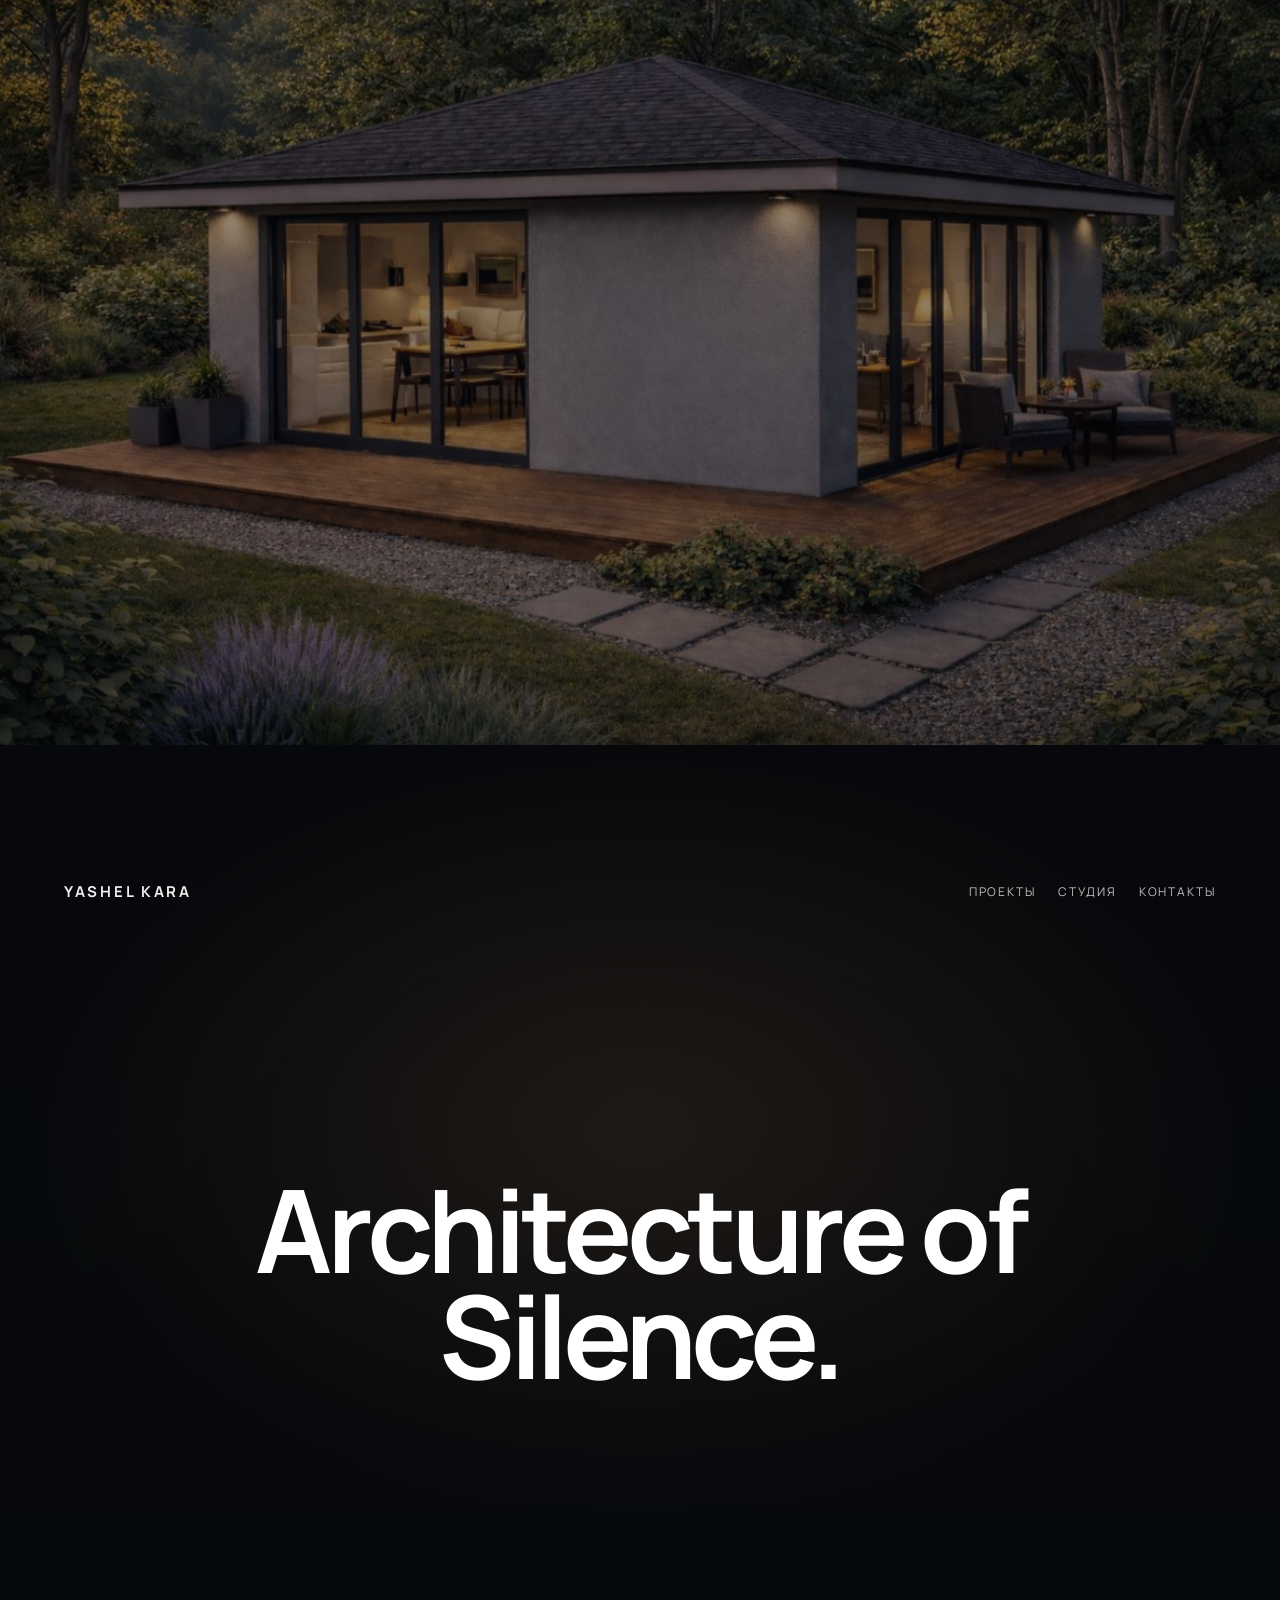
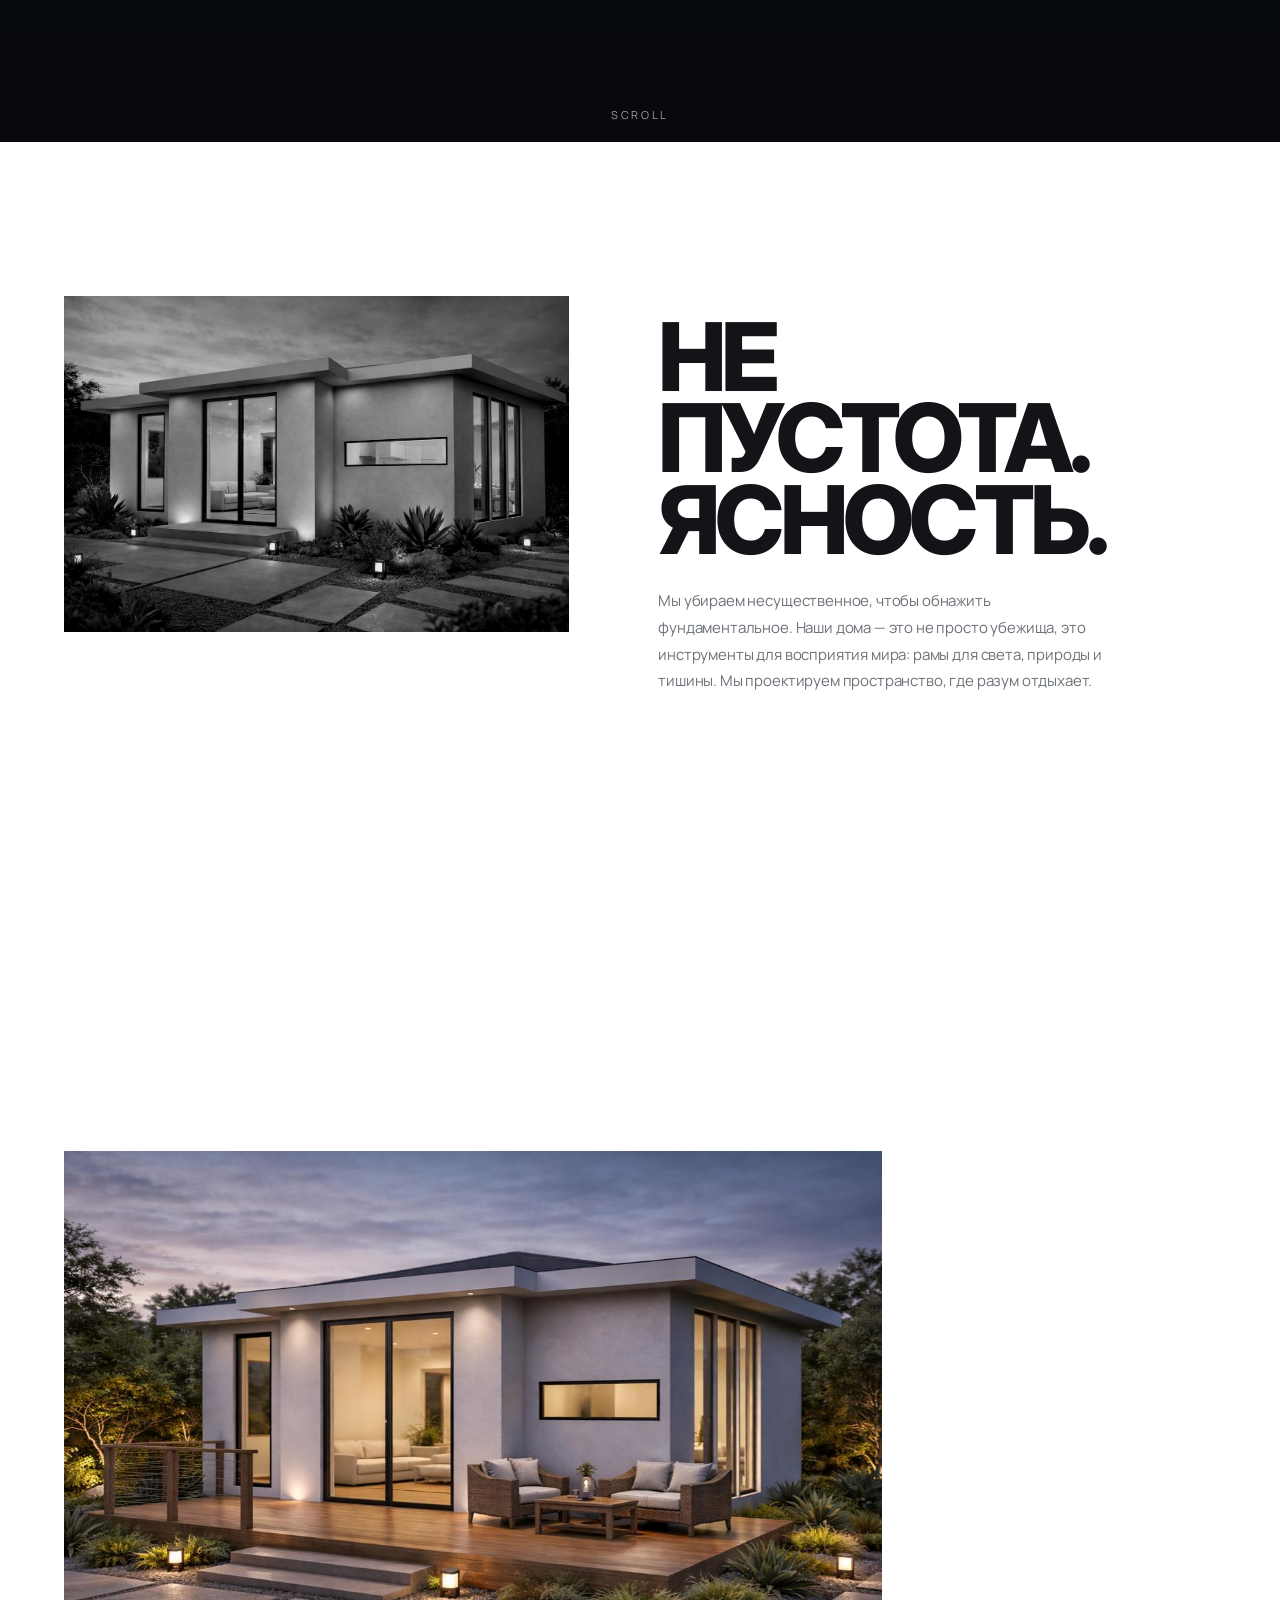
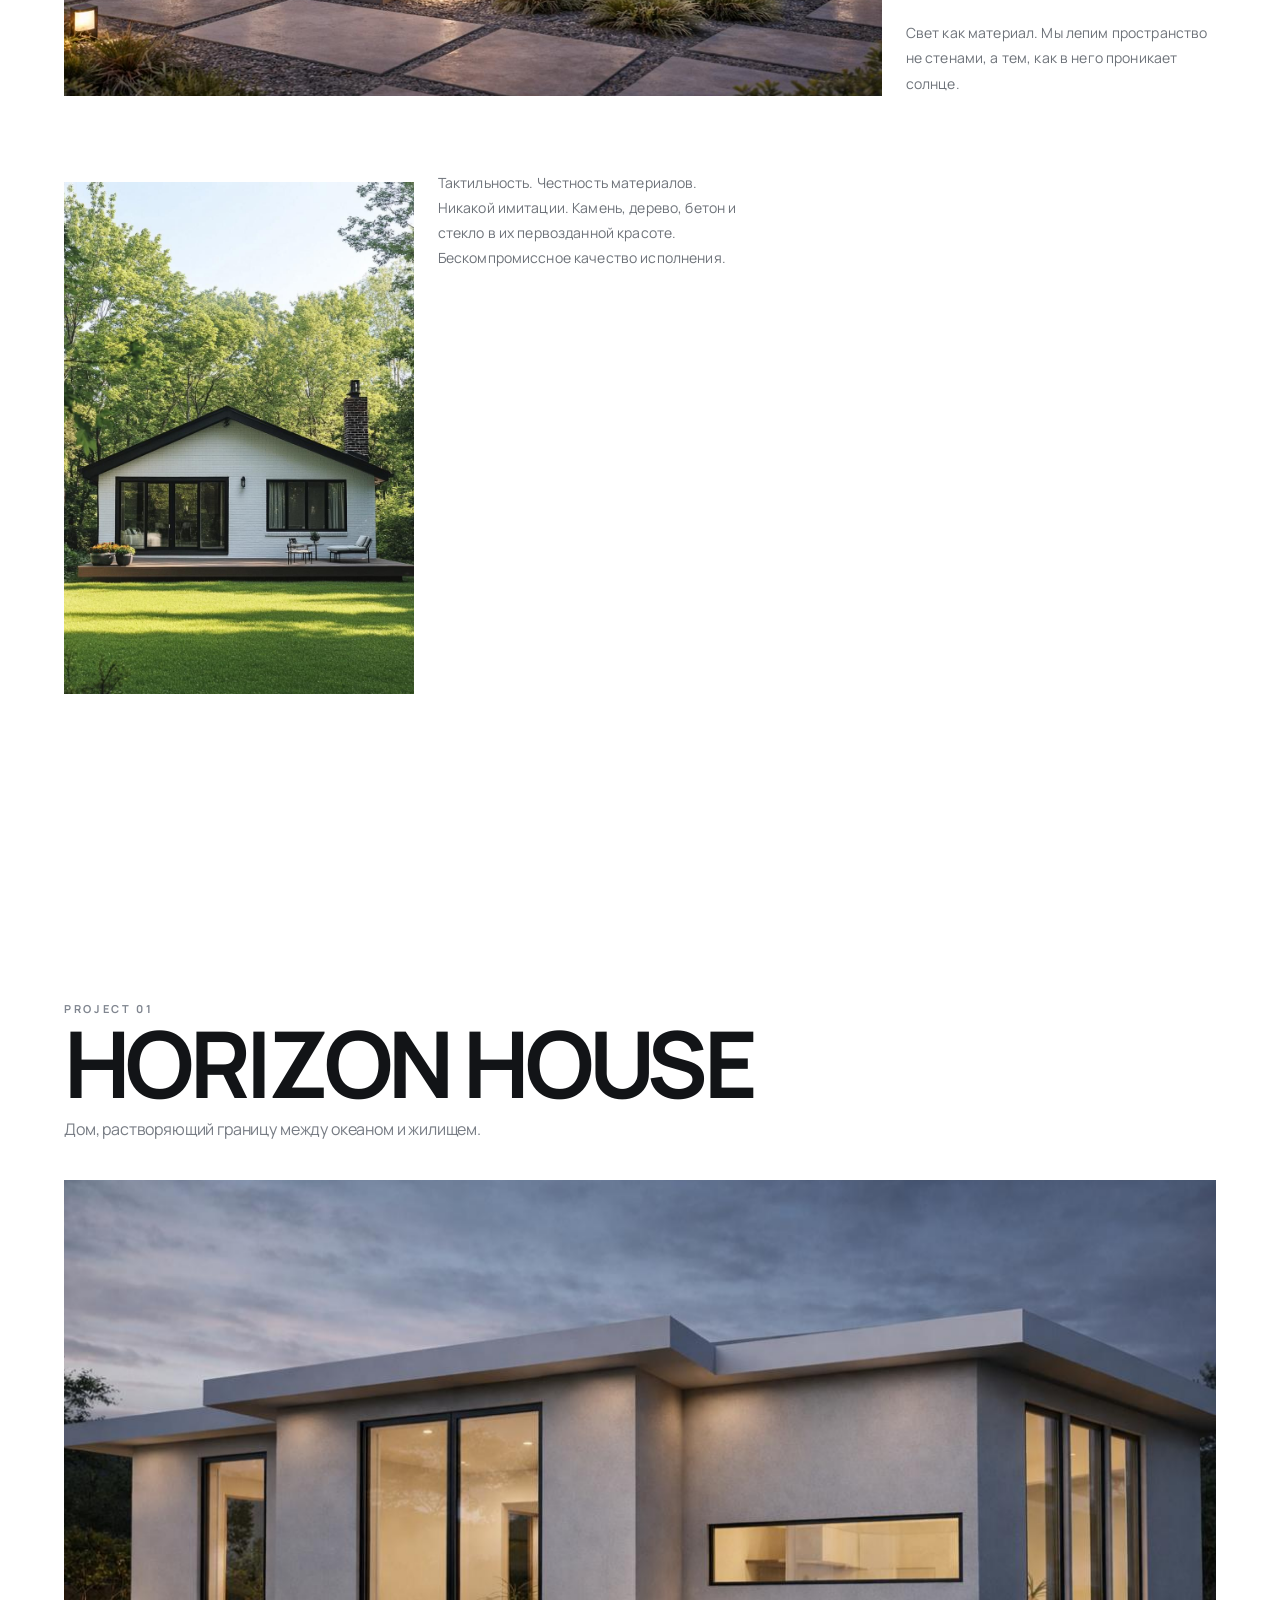
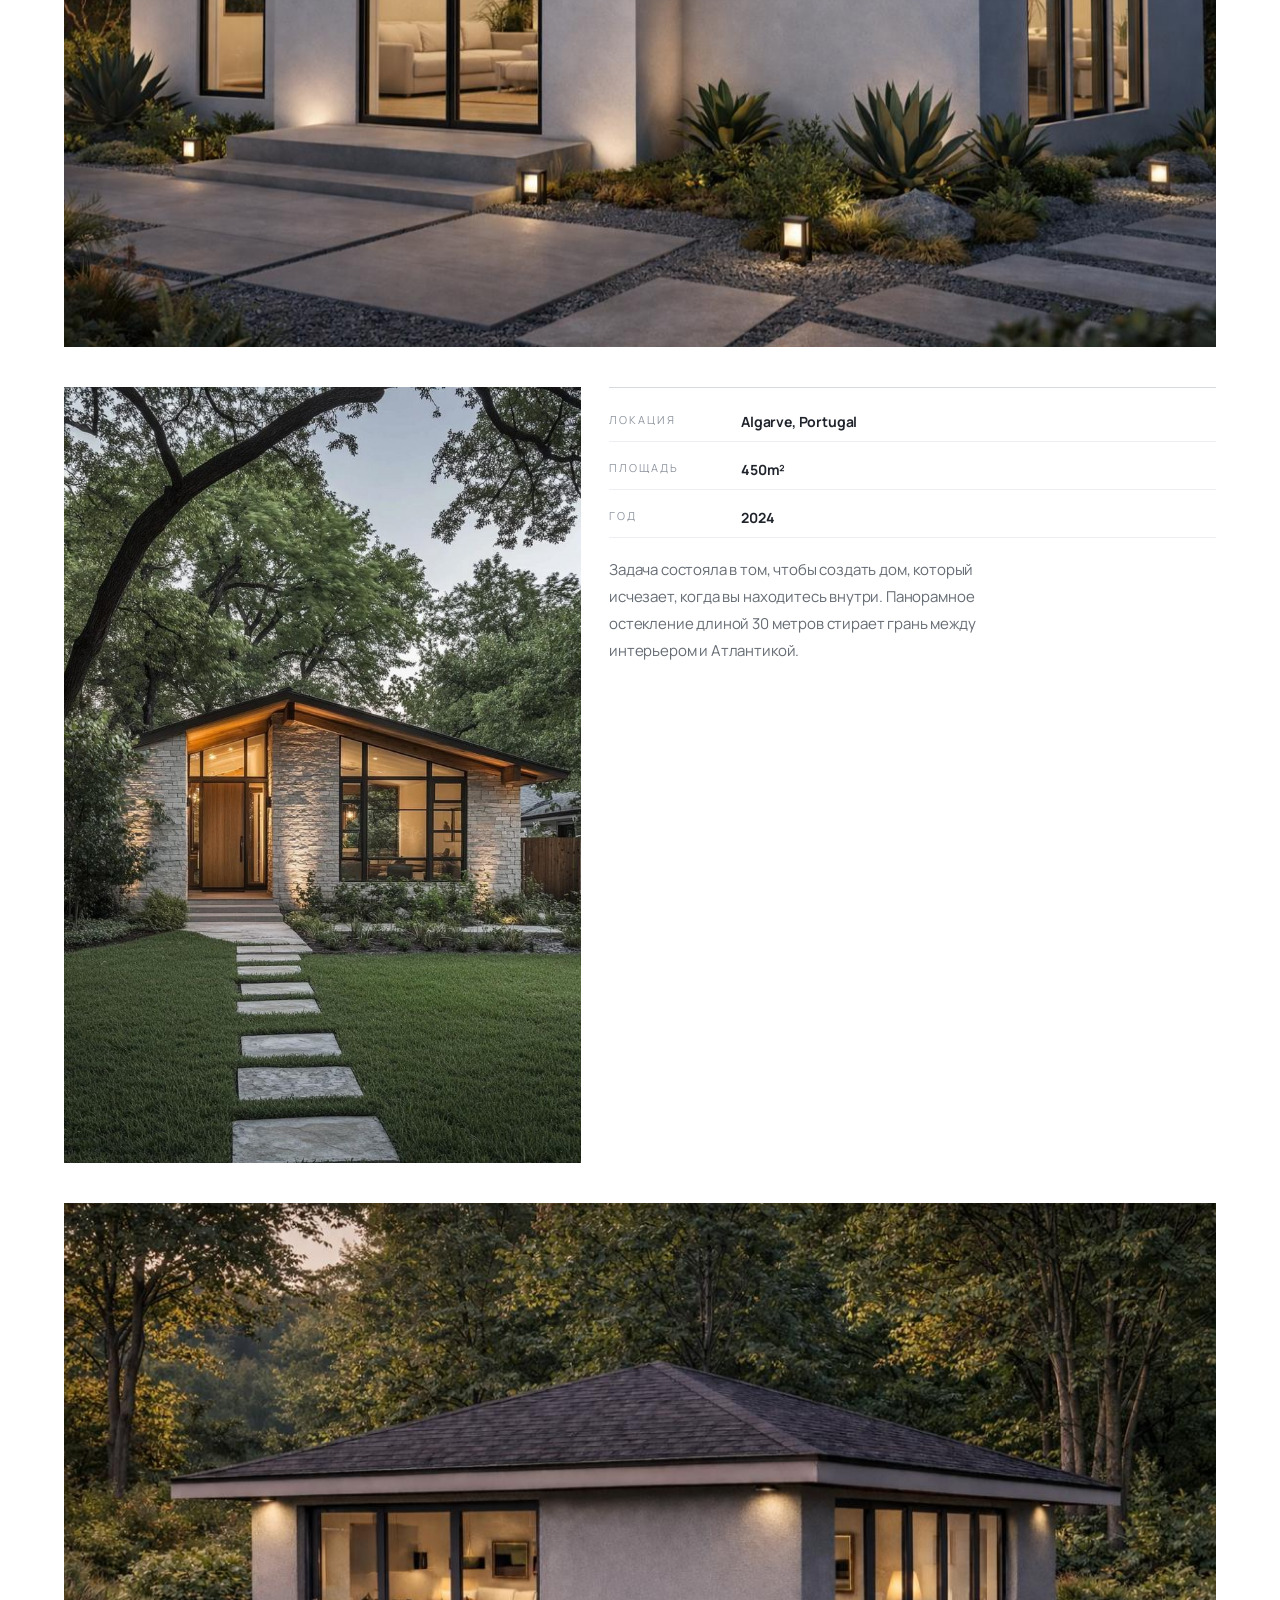
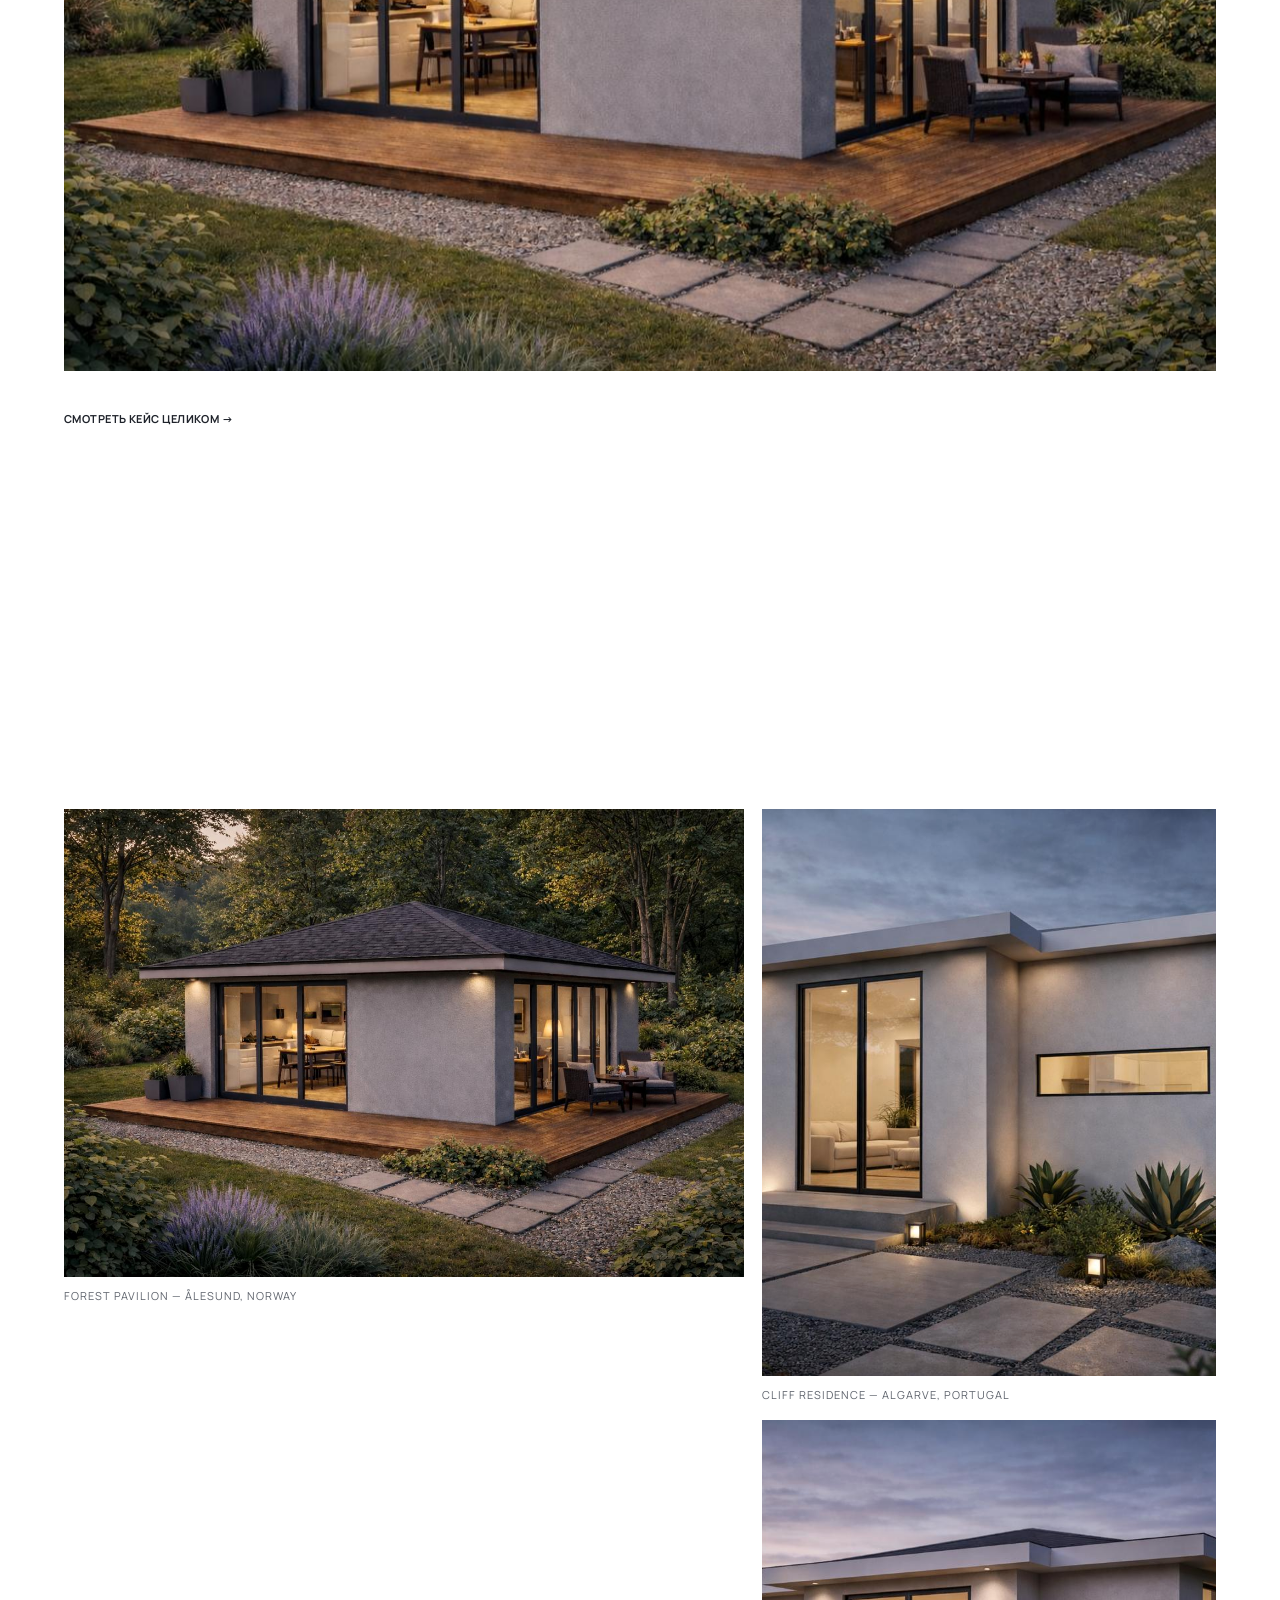
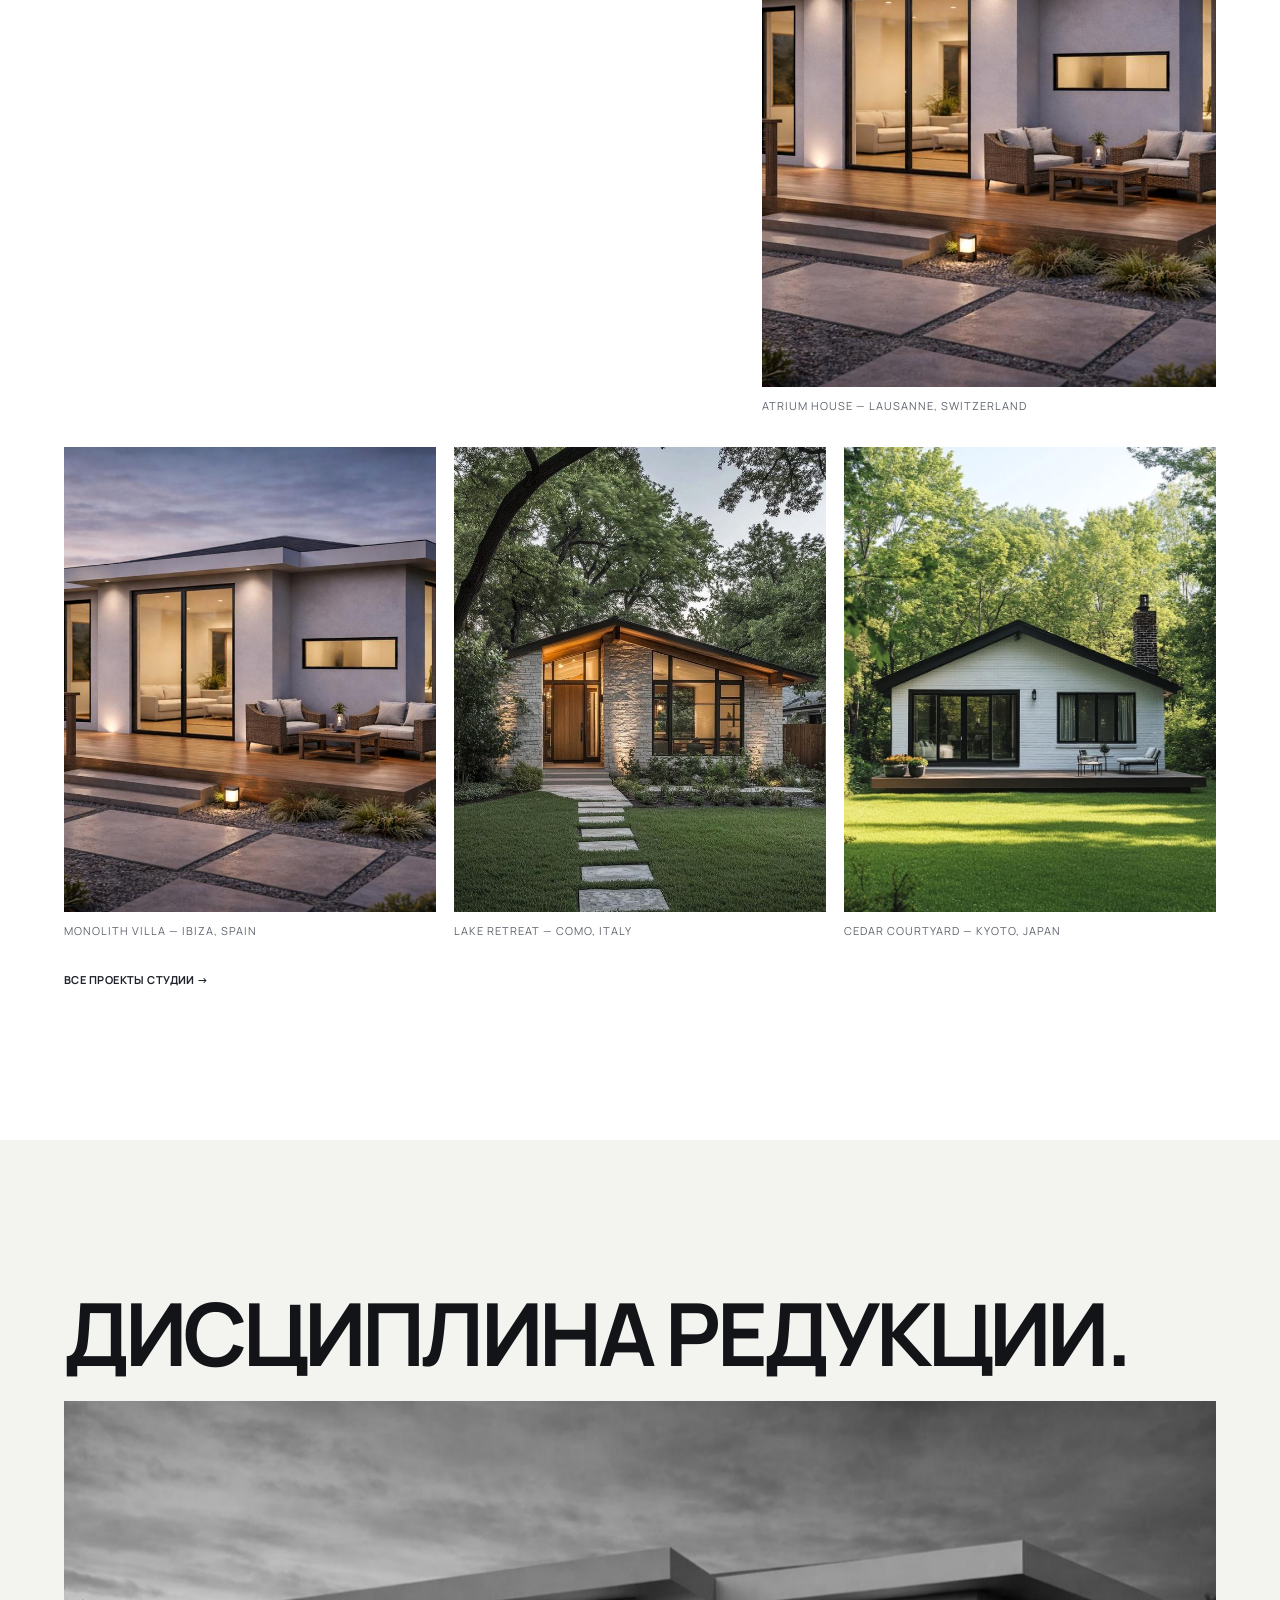
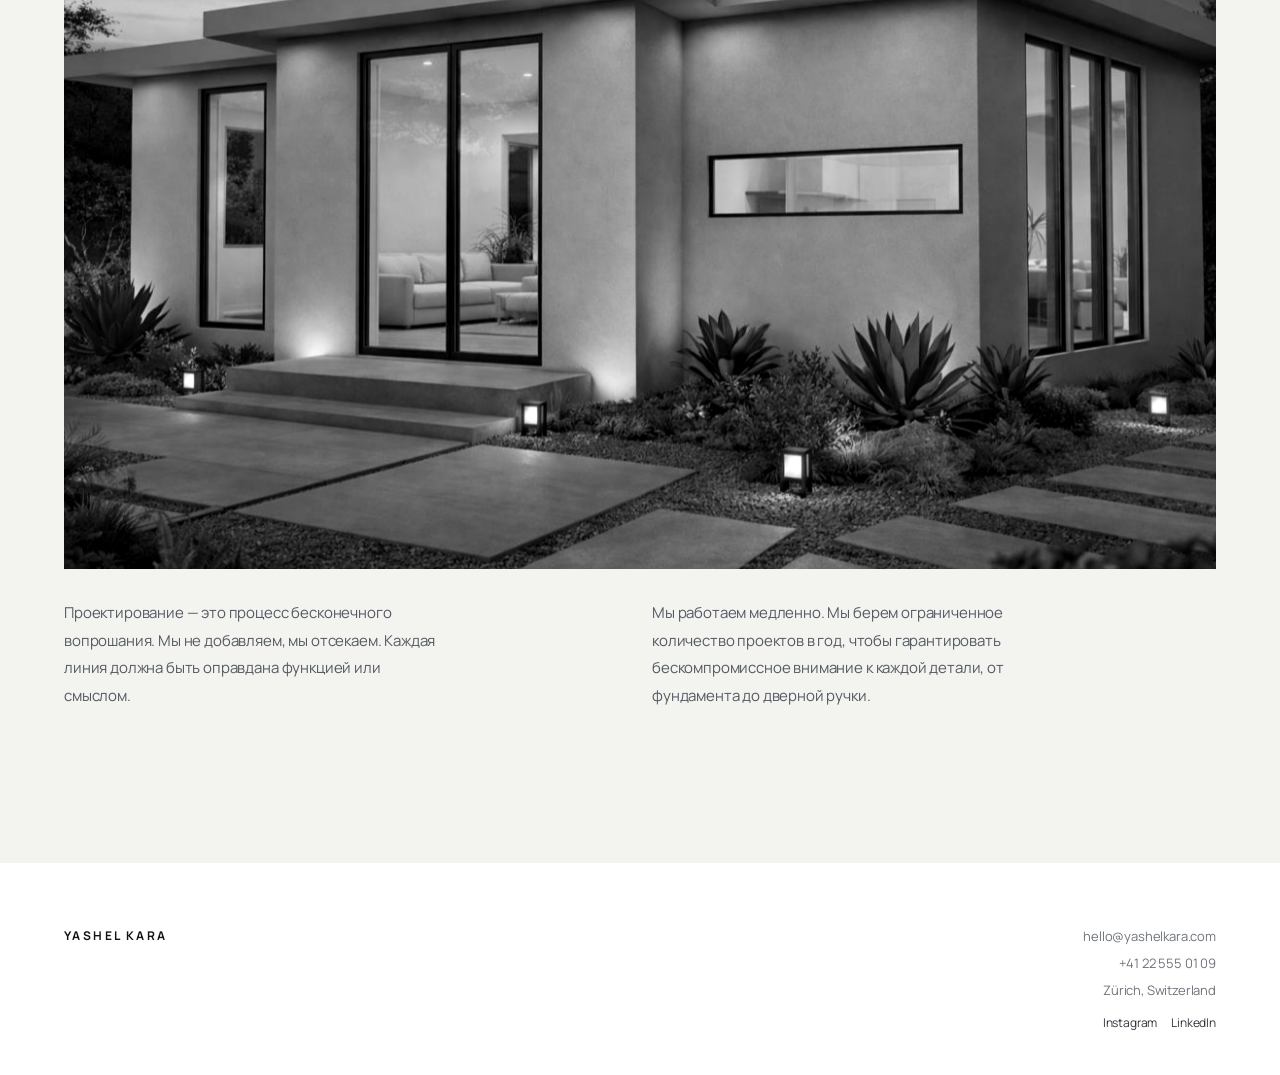
==== commit c73d3da3: "fix x3" ====
--- a/index.html
+++ b/index.html
@@ -17,7 +17,7 @@
       <div class="cinemaHero__media parallaxMedia">
         <img
           class="parallaxMedia__img"
-          src="assets/cover.jpg"
+          src="assets/scene-01.jpg"
           alt="Дом на утесе на закате"
           data-parallax
           data-parallax-speed="0.12"
@@ -45,7 +45,7 @@
       <div class="cinemaSectionWrap">
         <figure class="manifestoVisual" data-reveal>
           <img
-            src="assets/p2.jpg"
+            src="assets/scene-02.jpg"
             alt="Луч света на гладкой бетонной поверхности"
             loading="lazy"
           />
@@ -72,7 +72,7 @@
           <figure class="elementCard__visual elementCard__visual--wide parallaxMedia" data-reveal>
             <img
               class="parallaxMedia__img"
-              src="assets/p1.jpg"
+              src="assets/scene-03.jpg"
               alt="Интерьер с выразительной геометрией света и теней"
               loading="lazy"
               data-parallax
@@ -115,7 +115,7 @@
       <figure class="projectFrame projectFrame--wide parallaxMedia" data-reveal>
         <img
           class="parallaxMedia__img"
-          src="assets/cover.jpg"
+          src="assets/scene-02.jpg"
           alt="Horizon House в природном ландшафте"
           loading="lazy"
           data-parallax
@@ -153,7 +153,7 @@
       <figure class="projectFrame projectFrame--wide parallaxMedia" data-reveal>
         <img
           class="parallaxMedia__img"
-          src="assets/p2.jpg"
+          src="assets/scene-01.jpg"
           alt="Интерьер Horizon House"
           loading="lazy"
           data-parallax
@@ -171,17 +171,17 @@
 
       <div class="portfolioTop">
         <a class="portfolioCard portfolioCard--large" href="project.html?slug=raubichi-house" data-reveal>
-          <img src="assets/p1.jpg" alt="Forest Pavilion" loading="lazy" />
+          <img src="assets/scene-01.jpg" alt="Forest Pavilion" loading="lazy" />
           <p>Forest Pavilion — Ålesund, Norway</p>
         </a>
 
         <div class="portfolioStack">
           <a class="portfolioCard" href="project.html?slug=nemo" data-reveal style="--reveal-delay:70ms;">
-            <img src="assets/p3.jpg" alt="Cliff Residence" loading="lazy" />
+            <img src="assets/scene-02.jpg" alt="Cliff Residence" loading="lazy" />
             <p>Cliff Residence — Algarve, Portugal</p>
           </a>
           <a class="portfolioCard" href="project.html?slug=interior-01" data-reveal style="--reveal-delay:140ms;">
-            <img src="assets/p2.jpg" alt="Atrium House" loading="lazy" />
+            <img src="assets/scene-03.jpg" alt="Atrium House" loading="lazy" />
             <p>Atrium House — Lausanne, Switzerland</p>
           </a>
         </div>
@@ -189,7 +189,7 @@
 
       <div class="portfolioBottom">
         <a class="portfolioCard" href="project.html?slug=raubichi-house" data-reveal>
-          <img src="assets/cover.jpg" alt="Monolith Villa" loading="lazy" />
+          <img src="assets/scene-03.jpg" alt="Monolith Villa" loading="lazy" />
           <p>Monolith Villa — Ibiza, Spain</p>
         </a>
         <a class="portfolioCard" href="project.html?slug=nemo" data-reveal style="--reveal-delay:60ms;">
@@ -214,7 +214,7 @@
         <figure class="rigorVisual parallaxMedia" data-reveal>
           <img
             class="parallaxMedia__img"
-            src="assets/p2.jpg"
+            src="assets/scene-02.jpg"
             alt="Студийный рабочий стол архитектора"
             loading="lazy"
             data-parallax
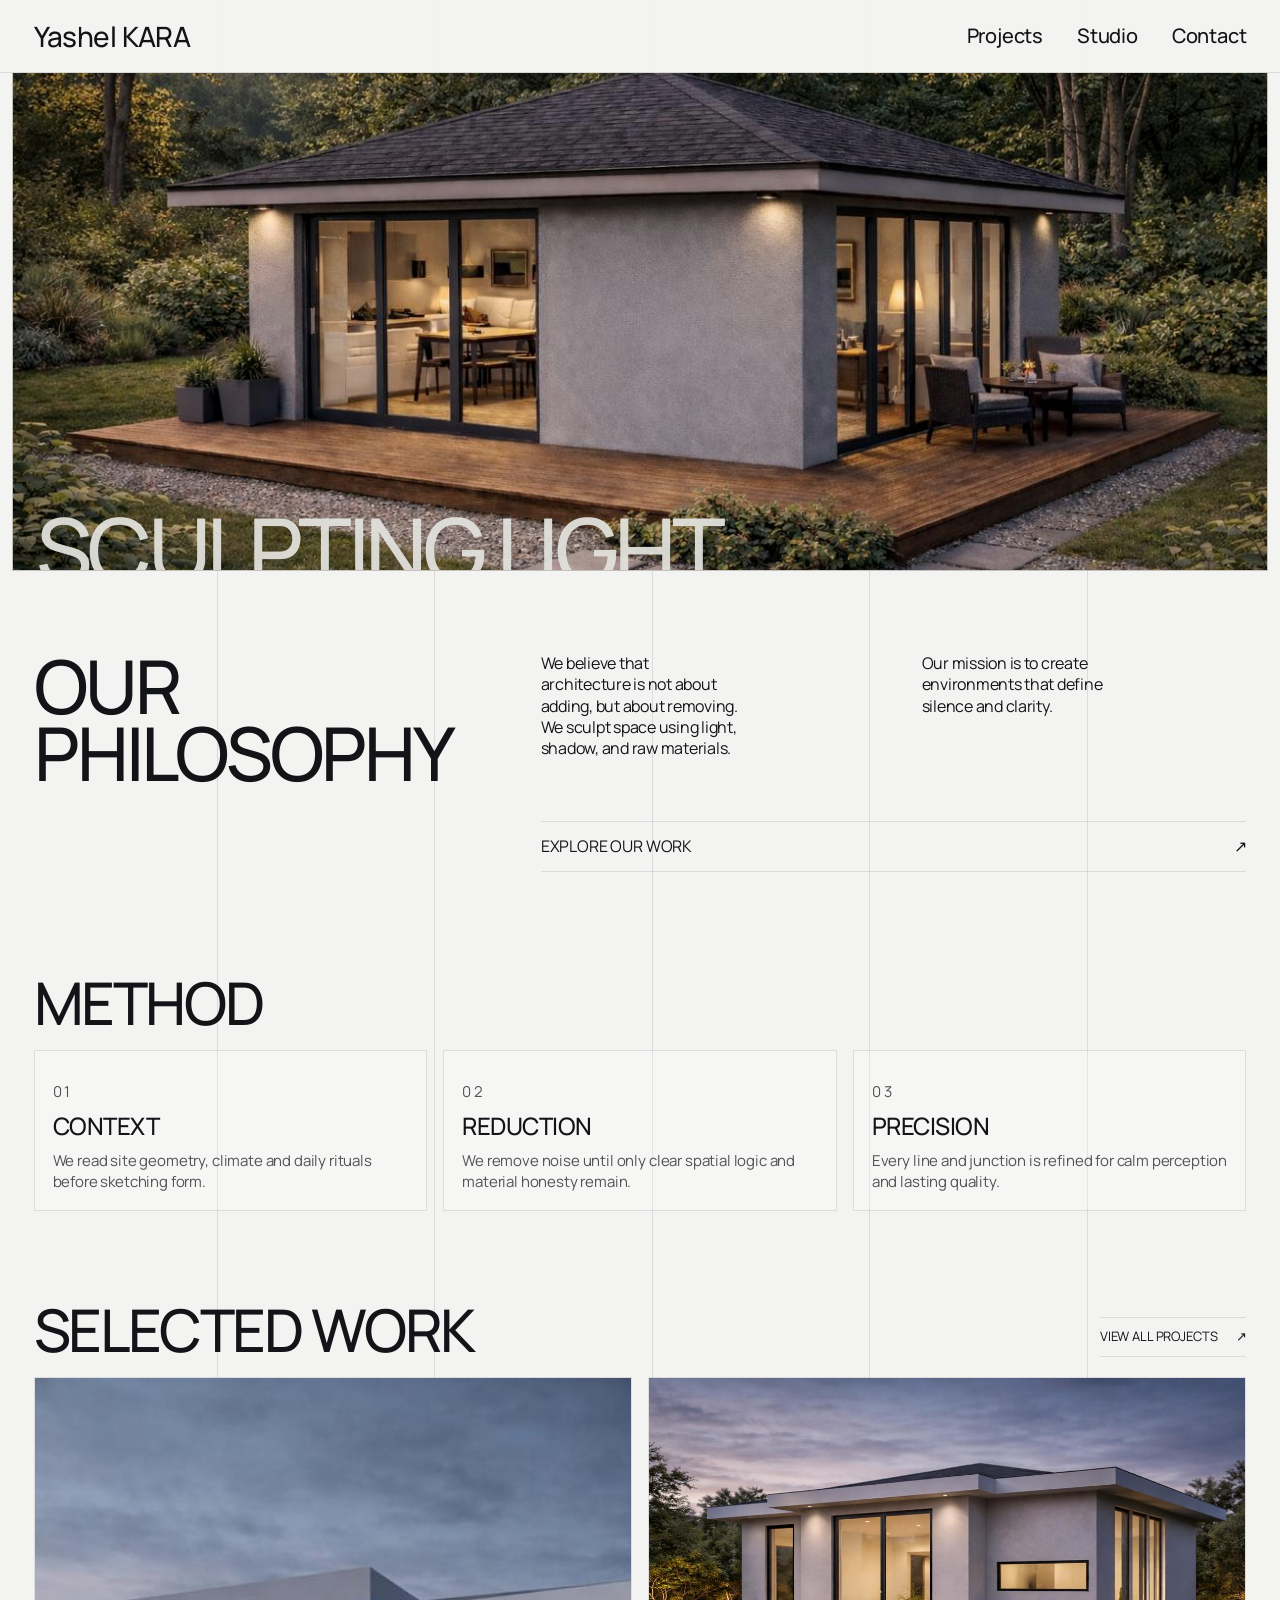
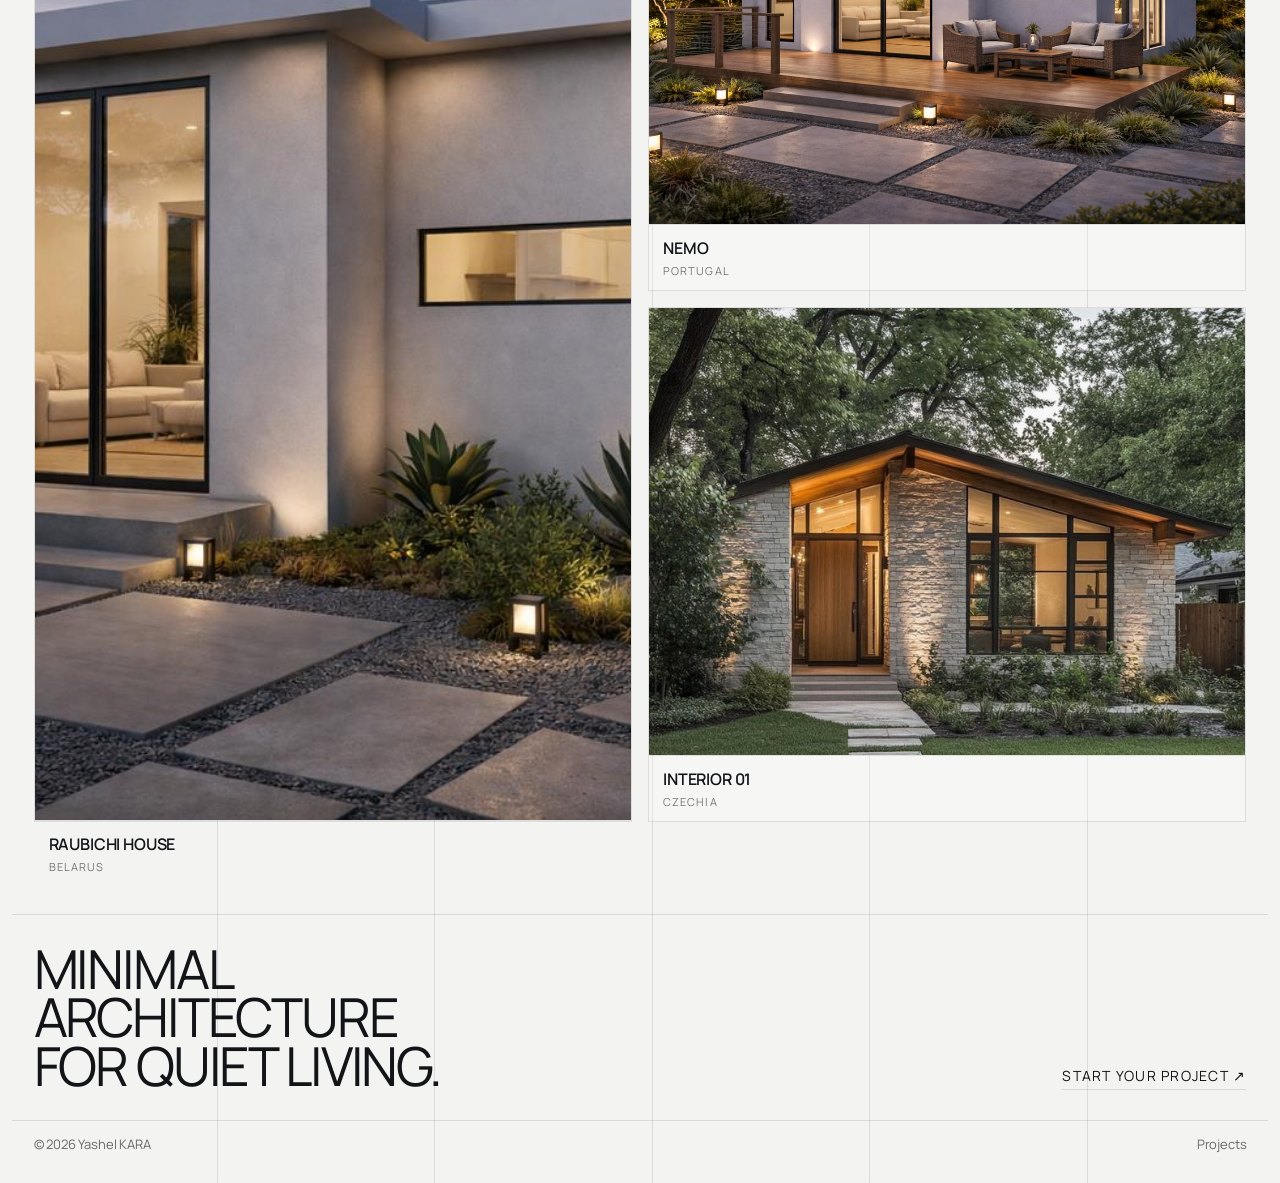
==== commit fbf74891: "fix x4" ====
--- a/index.html
+++ b/index.html
@@ -1,258 +1,140 @@
 <!doctype html>
-<html lang="ru">
+<html lang="en">
 <head>
   <meta charset="utf-8" />
   <meta name="viewport" content="width=device-width, initial-scale=1" />
-  <title>Yashel KARA — Architecture of Silence</title>
-  <meta name="description" content="Yashel KARA — кинематографичная архитектура тишины, света и строгой редукции." />
+  <title>Yashel KARA</title>
+  <meta name="description" content="Yashel KARA — sculpting light through reductive architecture." />
   <link rel="preconnect" href="https://fonts.googleapis.com" />
   <link rel="preconnect" href="https://fonts.gstatic.com" crossorigin />
-  <link href="https://fonts.googleapis.com/css2?family=Inter:wght@600;700;800&family=Manrope:wght@400;500;600;700;800&display=swap" rel="stylesheet" />
+  <link href="https://fonts.googleapis.com/css2?family=Manrope:wght@400;500;600;700&display=swap" rel="stylesheet" />
   <link rel="stylesheet" href="styles.css?v=20260227" />
 </head>
 
-<body class="homeCinematic">
-  <main>
-    <section class="cinemaHero" id="top">
-      <div class="cinemaHero__media parallaxMedia">
-        <img
-          class="parallaxMedia__img"
-          src="assets/scene-01.jpg"
-          alt="Дом на утесе на закате"
-          data-parallax
-          data-parallax-speed="0.12"
-        />
-      </div>
-      <div class="cinemaHero__shade"></div>
+<body class="homeReference">
+  <header class="homeRefTopbar">
+    <div class="homeRefTopbar__inner">
+      <a class="homeRefBrand" href="index.html">Yashel KARA</a>
 
-      <div class="cinemaHero__topline container">
-        <a class="cinemaBrand" href="index.html">Yashel KARA</a>
-        <nav class="cinemaQuickNav" aria-label="Быстрая навигация">
-          <a href="projects.html">Проекты</a>
-          <a href="about.html">Студия</a>
-          <a href="contact.html">Контакты</a>
-        </nav>
-      </div>
+      <nav class="homeRefNav" aria-label="Primary navigation">
+        <a href="projects.html">Projects</a>
+        <a href="about.html">Studio</a>
+        <a href="contact.html">Contact</a>
+      </nav>
 
-      <div class="cinemaHero__center container">
-        <h1>Architecture of Silence.</h1>
-      </div>
+      <button class="homeRefMenuBtn" id="menuBtn" aria-label="Open menu">Menu</button>
+    </div>
 
-      <a class="cinemaHero__scroll" href="#manifesto" aria-label="Прокрутить к манифесту">Scroll</a>
+    <nav class="homeRefMobileNav" id="mobileNav" aria-hidden="true" aria-label="Mobile navigation">
+      <a href="projects.html">Projects</a>
+      <a href="about.html">Studio</a>
+      <a href="contact.html">Contact</a>
+    </nav>
+  </header>
+
+  <main class="homeRefMain">
+    <section class="homeRefHero" aria-label="Main visual">
+      <img src="assets/scene-01.jpg" alt="Minimalist concrete villa" />
+      <h1>SCULPTING LIGHT.</h1>
     </section>
 
-    <section class="cinemaManifesto sectionGap" id="manifesto">
-      <div class="cinemaSectionWrap">
-        <figure class="manifestoVisual" data-reveal>
-          <img
-            src="assets/scene-02.jpg"
-            alt="Луч света на гладкой бетонной поверхности"
-            loading="lazy"
-          />
-        </figure>
+    <section class="homeRefPhilosophy" aria-label="Studio philosophy">
+      <h2 class="homeRefPhilosophy__title">OUR<br />PHILOSOPHY</h2>
 
-        <div class="manifestoContent">
-          <h2 data-reveal>НЕ ПУСТОТА.<br />ЯСНОСТЬ.</h2>
-          <p data-reveal style="--reveal-delay:90ms;">
-            Мы убираем несущественное, чтобы обнажить фундаментальное. Наши дома — это не просто убежища,
-            это инструменты для восприятия мира: рамы для света, природы и тишины. Мы проектируем пространство,
-            где разум отдыхает.
-          </p>
+      <p class="homeRefPhilosophy__text">
+        We believe that architecture is not about adding, but about removing.
+        We sculpt space using light, shadow, and raw materials.
+      </p>
+
+      <p class="homeRefPhilosophy__text">
+        Our mission is to create environments that define silence and clarity.
+      </p>
+
+      <a class="homeRefPhilosophy__cta" href="projects.html">
+        <span>EXPLORE OUR WORK</span>
+        <span aria-hidden="true">↗</span>
+      </a>
+    </section>
+
+    <section class="homeRefMethod" aria-label="Studio method">
+      <div class="homeRefMethod__inner">
+        <h2>METHOD</h2>
+
+        <div class="homeRefMethod__grid">
+          <article class="homeRefMethodCard">
+            <p class="homeRefMethodCard__num">01</p>
+            <h3>Context</h3>
+            <p>We read site geometry, climate and daily rituals before sketching form.</p>
+          </article>
+
+          <article class="homeRefMethodCard">
+            <p class="homeRefMethodCard__num">02</p>
+            <h3>Reduction</h3>
+            <p>We remove noise until only clear spatial logic and material honesty remain.</p>
+          </article>
+
+          <article class="homeRefMethodCard">
+            <p class="homeRefMethodCard__num">03</p>
+            <h3>Precision</h3>
+            <p>Every line and junction is refined for calm perception and lasting quality.</p>
+          </article>
         </div>
       </div>
     </section>
 
-    <section class="cinemaElements sectionGap">
-      <div class="cinemaSectionHeader" data-reveal>
-        <p>Элементы восприятия.</p>
-      </div>
+    <section class="homeRefShowcase" aria-label="Selected projects">
+      <div class="homeRefShowcase__inner">
+        <div class="homeRefShowcase__head">
+          <h2>SELECTED WORK</h2>
+          <a class="homeRefPhilosophy__cta homeRefPhilosophy__cta--compact" href="projects.html">
+            <span>VIEW ALL PROJECTS</span>
+            <span aria-hidden="true">↗</span>
+          </a>
+        </div>
 
-      <div class="cinemaElements__grid">
-        <article class="elementCard elementCard--light">
-          <figure class="elementCard__visual elementCard__visual--wide parallaxMedia" data-reveal>
-            <img
-              class="parallaxMedia__img"
-              src="assets/scene-03.jpg"
-              alt="Интерьер с выразительной геометрией света и теней"
-              loading="lazy"
-              data-parallax
-              data-parallax-speed="0.1"
-            />
-          </figure>
-          <p class="elementCard__text" data-reveal style="--reveal-delay:100ms;">
-            Свет как материал. Мы лепим пространство не стенами, а тем, как в него проникает солнце.
-          </p>
-        </article>
+        <div class="homeRefShowcase__grid">
+          <a class="homeRefShowcaseCard homeRefShowcaseCard--wide" href="project.html?slug=raubichi-house">
+            <img src="assets/scene-02.jpg" alt="Raubichi House exterior view" loading="lazy" />
+            <div>
+              <p>RAUBICHI HOUSE</p>
+              <span>Belarus</span>
+            </div>
+          </a>
 
-        <article class="elementCard elementCard--matter">
-          <figure class="elementCard__visual elementCard__visual--macro parallaxMedia" data-reveal>
-            <img
-              class="parallaxMedia__img"
-              src="assets/p3.jpg"
-              alt="Фактура камня и дерева крупным планом"
-              loading="lazy"
-              data-parallax
-              data-parallax-speed="0.08"
-            />
-          </figure>
-          <p class="elementCard__text" data-reveal style="--reveal-delay:100ms;">
-            Тактильность. Честность материалов. Никакой имитации. Камень, дерево, бетон и стекло в их
-            первозданной красоте. Бескомпромиссное качество исполнения.
-          </p>
-        </article>
+          <a class="homeRefShowcaseCard" href="project.html?slug=nemo">
+            <img src="assets/scene-03.jpg" alt="Nemo project exterior view" loading="lazy" />
+            <div>
+              <p>NEMO</p>
+              <span>Portugal</span>
+            </div>
+          </a>
+
+          <a class="homeRefShowcaseCard" href="project.html?slug=interior-01">
+            <img src="assets/p1.jpg" alt="Interior 01 project interior" loading="lazy" />
+            <div>
+              <p>INTERIOR 01</p>
+              <span>Czechia</span>
+            </div>
+          </a>
+        </div>
       </div>
     </section>
 
-    <section class="cinemaProject sectionGap">
-      <div class="cinemaProject__head">
-        <p class="cinemaProject__kicker" data-reveal>PROJECT 01</p>
-        <h2 data-reveal style="--reveal-delay:50ms;">HORIZON HOUSE</h2>
-        <p class="cinemaProject__lead" data-reveal style="--reveal-delay:120ms;">
-          Дом, растворяющий границу между океаном и жилищем.
-        </p>
-      </div>
-
-      <figure class="projectFrame projectFrame--wide parallaxMedia" data-reveal>
-        <img
-          class="parallaxMedia__img"
-          src="assets/scene-02.jpg"
-          alt="Horizon House в природном ландшафте"
-          loading="lazy"
-          data-parallax
-          data-parallax-speed="0.1"
-        />
-      </figure>
-
-      <div class="projectSplit">
-        <figure class="projectFrame projectFrame--tall" data-reveal>
-          <img src="assets/p1.jpg" alt="Фрагмент дома и бассейн, уходящий к горизонту" loading="lazy" />
-        </figure>
-
-        <aside class="projectData" data-reveal style="--reveal-delay:80ms;">
-          <dl>
-            <div>
-              <dt>Локация</dt>
-              <dd>Algarve, Portugal</dd>
-            </div>
-            <div>
-              <dt>Площадь</dt>
-              <dd>450m²</dd>
-            </div>
-            <div>
-              <dt>Год</dt>
-              <dd>2024</dd>
-            </div>
-          </dl>
-          <p>
-            Задача состояла в том, чтобы создать дом, который исчезает, когда вы находитесь внутри.
-            Панорамное остекление длиной 30 метров стирает грань между интерьером и Атлантикой.
-          </p>
-        </aside>
-      </div>
-
-      <figure class="projectFrame projectFrame--wide parallaxMedia" data-reveal>
-        <img
-          class="parallaxMedia__img"
-          src="assets/scene-01.jpg"
-          alt="Интерьер Horizon House"
-          loading="lazy"
-          data-parallax
-          data-parallax-speed="0.07"
-        />
-      </figure>
-
-      <a class="cinemaTextLink" href="project.html?slug=raubichi-house" data-reveal>Смотреть кейс целиком →</a>
-    </section>
-
-    <section class="cinemaPortfolio sectionGap">
-      <div class="cinemaSectionHeader cinemaSectionHeader--left" data-reveal>
-        <h2>Избранные проекты.</h2>
-      </div>
-
-      <div class="portfolioTop">
-        <a class="portfolioCard portfolioCard--large" href="project.html?slug=raubichi-house" data-reveal>
-          <img src="assets/scene-01.jpg" alt="Forest Pavilion" loading="lazy" />
-          <p>Forest Pavilion — Ålesund, Norway</p>
-        </a>
-
-        <div class="portfolioStack">
-          <a class="portfolioCard" href="project.html?slug=nemo" data-reveal style="--reveal-delay:70ms;">
-            <img src="assets/scene-02.jpg" alt="Cliff Residence" loading="lazy" />
-            <p>Cliff Residence — Algarve, Portugal</p>
-          </a>
-          <a class="portfolioCard" href="project.html?slug=interior-01" data-reveal style="--reveal-delay:140ms;">
-            <img src="assets/scene-03.jpg" alt="Atrium House" loading="lazy" />
-            <p>Atrium House — Lausanne, Switzerland</p>
-          </a>
-        </div>
-      </div>
-
-      <div class="portfolioBottom">
-        <a class="portfolioCard" href="project.html?slug=raubichi-house" data-reveal>
-          <img src="assets/scene-03.jpg" alt="Monolith Villa" loading="lazy" />
-          <p>Monolith Villa — Ibiza, Spain</p>
-        </a>
-        <a class="portfolioCard" href="project.html?slug=nemo" data-reveal style="--reveal-delay:60ms;">
-          <img src="assets/p1.jpg" alt="Lake Retreat" loading="lazy" />
-          <p>Lake Retreat — Como, Italy</p>
-        </a>
-        <a class="portfolioCard" href="project.html?slug=interior-01" data-reveal style="--reveal-delay:120ms;">
-          <img src="assets/p3.jpg" alt="Cedar Courtyard" loading="lazy" />
-          <p>Cedar Courtyard — Kyoto, Japan</p>
-        </a>
-      </div>
-
-      <a class="cinemaTextLink" href="projects.html" data-reveal>Все проекты студии →</a>
-    </section>
-
-    <section class="cinemaRigor sectionGap">
-      <div class="cinemaSectionWrap cinemaSectionWrap--rigor">
-        <div class="rigorHead">
-          <h2 data-reveal>ДИСЦИПЛИНА РЕДУКЦИИ.</h2>
-        </div>
-
-        <figure class="rigorVisual parallaxMedia" data-reveal>
-          <img
-            class="parallaxMedia__img"
-            src="assets/scene-02.jpg"
-            alt="Студийный рабочий стол архитектора"
-            loading="lazy"
-            data-parallax
-            data-parallax-speed="0.06"
-          />
-        </figure>
-
-        <div class="rigorColumns">
-          <p data-reveal>
-            Проектирование — это процесс бесконечного вопрошания. Мы не добавляем, мы отсекаем.
-            Каждая линия должна быть оправдана функцией или смыслом.
-          </p>
-          <p data-reveal style="--reveal-delay:80ms;">
-            Мы работаем медленно. Мы берем ограниченное количество проектов в год, чтобы гарантировать
-            бескомпромиссное внимание к каждой детали, от фундамента до дверной ручки.
-          </p>
-        </div>
+    <section class="homeRefFinal" aria-label="Contact call to action">
+      <div class="homeRefFinal__inner">
+        <p>Minimal architecture for quiet living.</p>
+        <a href="contact.html">Start Your Project ↗</a>
       </div>
     </section>
   </main>
 
-  <footer class="cinemaFooter">
-    <div class="cinemaFooter__inner">
-      <a class="cinemaFooter__brand" href="index.html">Yashel KARA</a>
-
-      <div class="cinemaFooter__contacts">
-        <a href="mailto:hello@yashelkara.com">hello@yashelkara.com</a>
-        <a href="tel:+41225550109">+41 22 555 01 09</a>
-        <p>Zürich, Switzerland</p>
-        <div class="cinemaFooter__socials">
-          <a href="https://instagram.com" target="_blank" rel="noreferrer">Instagram</a>
-          <a href="https://linkedin.com" target="_blank" rel="noreferrer">LinkedIn</a>
-        </div>
-      </div>
+  <footer class="homeRefFooter">
+    <div class="homeRefFooter__inner">
+      <p>© <span id="year"></span> Yashel KARA</p>
+      <a href="projects.html">Projects</a>
     </div>
   </footer>
 
-  <script type="module" src="js/site.js?v=20260227"></script>
   <script type="module" src="js/main.js?v=20260227"></script>
 </body>
 </html>
--- a/styles.css
+++ b/styles.css
@@ -750,13 +750,32 @@
   will-change:transform,filter;
 }
 .cinemaHero__topline{
-  position:relative;
-  z-index:2;
+  position:fixed;
+  top:0;
+  left:0;
+  right:0;
+  width:min(var(--max), 92vw);
+  margin:0 auto;
+  z-index:24;
   display:flex;
   align-items:center;
   justify-content:space-between;
   gap:16px;
-  padding-top:28px;
+  padding-top:calc(14px + env(safe-area-inset-top));
+  padding-bottom:14px;
+  border-bottom:1px solid transparent;
+  background:transparent;
+  transition:
+    background-color .35s ease,
+    border-color .35s ease,
+    box-shadow .35s ease;
+}
+.cinemaHero__topline.is-contrast{
+  background:transparent;
+  border-bottom-color:transparent;
+  box-shadow:none;
+  backdrop-filter:none;
+  -webkit-backdrop-filter:none;
 }
 .cinemaBrand{
   font-size:15px;
@@ -777,6 +796,15 @@
 }
 .cinemaQuickNav a:hover{
   color:#fff;
+}
+.cinemaHero__topline.is-contrast .cinemaBrand{
+  color:#161a20;
+}
+.cinemaHero__topline.is-contrast .cinemaQuickNav a{
+  color:rgba(22,26,32,.72);
+}
+.cinemaHero__topline.is-contrast .cinemaQuickNav a:hover{
+  color:#161a20;
 }
 .cinemaHero__center{
   position:relative;
@@ -1148,7 +1176,7 @@
 }
 @media (max-width:760px){
   .homeCinematic .sectionGap{padding-top:82px;padding-bottom:82px}
-  .cinemaHero__topline{padding-top:22px}
+  .cinemaHero__topline{padding-top:calc(10px + env(safe-area-inset-top));padding-bottom:10px}
   .cinemaQuickNav{display:none}
   .cinemaHero__center h1{font-size:clamp(38px,14vw,68px)}
   .cinemaHero__scroll{bottom:16px}
@@ -1170,3 +1198,870 @@
   .parallaxMedia__img{transform:none !important}
   .cinemaHero__center h1{transform:none;opacity:1}
 }
+
+/* Home page (reference layout) */
+.homeReference{
+  --ref-max:min(1536px,98.2vw);
+  --ref-grid-step:clamp(140px,17vw,260px);
+  --ref-line:rgba(17,20,24,.11);
+  margin:0;
+  background-color:#f3f3f2;
+  background-image:repeating-linear-gradient(
+    90deg,
+    transparent 0,
+    transparent calc(var(--ref-grid-step) - 1px),
+    var(--ref-line) calc(var(--ref-grid-step) - 1px),
+    var(--ref-line) var(--ref-grid-step)
+  );
+  color:#121417;
+  font-family:"Manrope","Avenir Next","Segoe UI",sans-serif;
+}
+.homeReference a{
+  color:inherit;
+}
+.homeRefTopbar{
+  position:fixed;
+  top:0;
+  left:0;
+  right:0;
+  z-index:60;
+  background:rgba(243,243,242,.92);
+  border-bottom:1px solid var(--ref-line);
+}
+.homeRefTopbar__inner{
+  width:var(--ref-max);
+  margin:0 auto;
+  min-height:72px;
+  padding:0 22px;
+  display:flex;
+  align-items:center;
+  justify-content:space-between;
+  gap:16px;
+}
+.homeRefBrand{
+  font-size:42px;
+  font-size:clamp(28px,2.1vw,43px);
+  line-height:1;
+  letter-spacing:-.02em;
+  font-weight:500;
+}
+.homeRefNav{
+  display:flex;
+  align-items:center;
+  gap:34px;
+}
+.homeRefNav a{
+  font-size:34px;
+  font-size:clamp(20px,1.22vw,36px);
+  line-height:1;
+  letter-spacing:-.01em;
+  font-weight:500;
+}
+.homeRefMenuBtn{
+  display:none;
+  border:1px solid rgba(17,20,24,.26);
+  border-radius:999px;
+  background:transparent;
+  padding:10px 14px;
+  font:inherit;
+  font-size:14px;
+  line-height:1;
+  cursor:pointer;
+}
+.homeRefMobileNav{
+  display:none;
+  width:var(--ref-max);
+  margin:0 auto;
+  padding:10px 22px 16px;
+  border-top:1px solid var(--ref-line);
+}
+.homeRefMobileNav a{
+  display:block;
+  padding:9px 0;
+  font-size:16px;
+}
+.homeRefMobileNav.is-open{
+  display:block;
+}
+
+.homeRefMain{
+  padding-top:72px;
+}
+.homeRefHero{
+  position:relative;
+  width:var(--ref-max);
+  margin:0 auto;
+  height:clamp(370px,39vw,620px);
+  border:1px solid var(--ref-line);
+  overflow:hidden;
+  background:#d9d6d0;
+}
+.homeRefHero img{
+  width:100%;
+  height:100%;
+  object-fit:cover;
+  object-position:center;
+  filter:contrast(1.02) saturate(.86);
+}
+.homeRefHero h1{
+  position:absolute;
+  left:clamp(8px,1.8vw,24px);
+  bottom:-16px;
+  margin:0;
+  font-size:clamp(56px,7vw,144px);
+  line-height:.83;
+  letter-spacing:-.05em;
+  font-weight:500;
+  color:rgba(224,224,219,.95);
+  text-transform:uppercase;
+  pointer-events:none;
+}
+
+.homeRefPhilosophy{
+  width:var(--ref-max);
+  margin:0 auto;
+  padding:82px 22px 104px;
+  display:grid;
+  grid-template-columns:minmax(220px,1.25fr) minmax(200px,.9fr) minmax(200px,.9fr);
+  column-gap:56px;
+  row-gap:34px;
+}
+.homeRefPhilosophy__title{
+  margin:0;
+  font-size:clamp(52px,5.8vw,112px);
+  line-height:.9;
+  letter-spacing:-.04em;
+  font-weight:500;
+  text-transform:uppercase;
+}
+.homeRefPhilosophy__text{
+  margin:0;
+  max-width:20ch;
+  font-size:clamp(16px,1.05vw,22px);
+  line-height:1.33;
+  letter-spacing:-.016em;
+}
+.homeRefPhilosophy__cta{
+  grid-column:2/4;
+  display:flex;
+  align-items:center;
+  justify-content:space-between;
+  gap:18px;
+  padding:16px 0 17px;
+  border-top:1px solid var(--ref-line);
+  border-bottom:1px solid var(--ref-line);
+  font-size:clamp(16px,1.02vw,20px);
+  line-height:1;
+  letter-spacing:-.01em;
+  text-transform:uppercase;
+}
+.homeRefPhilosophy__cta:hover{
+  opacity:.7;
+}
+.homeRefPhilosophy__cta--compact{
+  grid-column:auto;
+  padding:12px 0 13px;
+  font-size:13px;
+}
+
+.homeRefMethod,
+.homeRefShowcase,
+.homeRefFinal,
+.homeRefFooter__inner{
+  width:var(--ref-max);
+  margin:0 auto;
+  padding-left:22px;
+  padding-right:22px;
+}
+.homeRefMethod{
+  padding-bottom:92px;
+}
+.homeRefMethod__inner h2,
+.homeRefShowcase__head h2{
+  margin:0;
+  font-size:clamp(36px,4.6vw,84px);
+  line-height:.92;
+  letter-spacing:-.04em;
+  font-weight:500;
+  text-transform:uppercase;
+}
+.homeRefMethod__grid{
+  margin-top:20px;
+  display:grid;
+  grid-template-columns:repeat(3,minmax(0,1fr));
+  gap:16px;
+}
+.homeRefMethodCard{
+  border:1px solid var(--ref-line);
+  background:rgba(255,255,255,.24);
+  padding:18px;
+}
+.homeRefMethodCard__num{
+  margin:0;
+  font-size:11px;
+  letter-spacing:.18em;
+  text-transform:uppercase;
+  color:rgba(18,20,23,.52);
+}
+.homeRefMethodCard h3{
+  margin:12px 0 0;
+  font-size:24px;
+  line-height:1;
+  font-weight:500;
+  letter-spacing:-.02em;
+  text-transform:uppercase;
+}
+.homeRefMethodCard p{
+  margin:12px 0 0;
+  color:rgba(18,20,23,.72);
+  font-size:15px;
+  line-height:1.4;
+}
+
+.homeRefShowcase{
+  padding-bottom:92px;
+}
+.homeRefShowcase__head{
+  display:flex;
+  align-items:flex-end;
+  justify-content:space-between;
+  gap:16px;
+}
+.homeRefShowcase__grid{
+  margin-top:20px;
+  display:grid;
+  grid-template-columns:repeat(2,minmax(0,1fr));
+  gap:16px;
+}
+.homeRefShowcaseCard{
+  display:block;
+  border:1px solid var(--ref-line);
+  background:rgba(255,255,255,.24);
+}
+.homeRefShowcaseCard img{
+  width:100%;
+  aspect-ratio:4/3;
+  object-fit:cover;
+  border-bottom:1px solid var(--ref-line);
+}
+.homeRefShowcaseCard--wide{
+  grid-row:span 2;
+}
+.homeRefShowcaseCard--wide img{
+  aspect-ratio:4/5;
+  height:100%;
+}
+.homeRefShowcaseCard div{
+  padding:12px 14px;
+}
+.homeRefShowcaseCard p{
+  margin:0;
+  font-size:16px;
+  letter-spacing:-.01em;
+  font-weight:600;
+}
+.homeRefShowcaseCard span{
+  display:block;
+  margin-top:4px;
+  font-size:11px;
+  letter-spacing:.1em;
+  text-transform:uppercase;
+  color:rgba(18,20,23,.56);
+}
+
+.homeRefFinal{
+  padding-top:30px;
+  padding-bottom:30px;
+  border-top:1px solid var(--ref-line);
+  border-bottom:1px solid var(--ref-line);
+}
+.homeRefFinal__inner{
+  display:flex;
+  align-items:flex-end;
+  justify-content:space-between;
+  gap:16px;
+}
+.homeRefFinal p{
+  margin:0;
+  font-size:clamp(34px,4.2vw,80px);
+  line-height:.9;
+  letter-spacing:-.04em;
+  text-transform:uppercase;
+  max-width:14ch;
+}
+.homeRefFinal a{
+  border-bottom:1px solid var(--ref-line);
+  padding-bottom:6px;
+  font-size:14px;
+  line-height:1;
+  letter-spacing:.09em;
+  text-transform:uppercase;
+}
+.homeRefFinal a:hover{
+  opacity:.65;
+}
+.homeRefFooter__inner{
+  padding-top:14px;
+  padding-bottom:30px;
+  display:flex;
+  align-items:center;
+  justify-content:space-between;
+  gap:14px;
+}
+.homeRefFooter__inner p,
+.homeRefFooter__inner a{
+  margin:0;
+  color:rgba(18,20,23,.62);
+  font-size:13px;
+}
+
+@media (max-width:1180px){
+  .homeRefTopbar__inner,
+  .homeRefPhilosophy,
+  .homeRefMethod,
+  .homeRefShowcase,
+  .homeRefFinal,
+  .homeRefFooter__inner{
+    padding-left:16px;
+    padding-right:16px;
+  }
+  .homeRefPhilosophy{
+    grid-template-columns:1fr 1fr;
+  }
+  .homeRefPhilosophy__title{
+    grid-column:1/3;
+    max-width:8ch;
+  }
+  .homeRefPhilosophy__cta{
+    grid-column:1/3;
+  }
+  .homeRefShowcase__head{
+    flex-direction:column;
+    align-items:flex-start;
+  }
+}
+@media (max-width:880px){
+  .homeRefNav{
+    display:none;
+  }
+  .homeRefMenuBtn{
+    display:inline-flex;
+    align-items:center;
+    justify-content:center;
+  }
+  .homeRefHero{
+    height:clamp(300px,54vw,470px);
+  }
+  .homeRefHero h1{
+    bottom:-12px;
+    font-size:clamp(46px,10.2vw,98px);
+  }
+  .homeRefPhilosophy{
+    padding-top:70px;
+    row-gap:28px;
+  }
+  .homeRefMethod__grid{
+    grid-template-columns:1fr 1fr;
+  }
+  .homeRefShowcase__grid{
+    grid-template-columns:1fr 1fr;
+  }
+  .homeRefFinal__inner{
+    flex-direction:column;
+    align-items:flex-start;
+  }
+}
+@media (max-width:640px){
+  .homeRefTopbar__inner{
+    min-height:64px;
+  }
+  .homeRefBrand{
+    font-size:clamp(22px,7vw,34px);
+  }
+  .homeRefMain{
+    padding-top:64px;
+  }
+  .homeRefHero{
+    height:56vh;
+    min-height:280px;
+  }
+  .homeRefHero h1{
+    left:8px;
+    bottom:8px;
+    font-size:clamp(42px,14vw,78px);
+  }
+  .homeRefPhilosophy{
+    grid-template-columns:1fr;
+    padding-top:56px;
+    padding-bottom:78px;
+  }
+  .homeRefPhilosophy__title,
+  .homeRefPhilosophy__cta{
+    grid-column:auto;
+  }
+  .homeRefPhilosophy__text{
+    max-width:28ch;
+  }
+  .homeRefMethod{
+    padding-bottom:66px;
+  }
+  .homeRefMethod__grid{
+    grid-template-columns:1fr;
+  }
+  .homeRefShowcase{
+    padding-bottom:66px;
+  }
+  .homeRefShowcase__grid{
+    grid-template-columns:1fr;
+  }
+  .homeRefShowcaseCard--wide{
+    grid-row:auto;
+  }
+  .homeRefShowcaseCard--wide img{
+    aspect-ratio:4/3;
+    height:auto;
+  }
+  .homeRefFinal{
+    padding-top:22px;
+    padding-bottom:22px;
+  }
+  .homeRefFooter__inner{
+    flex-direction:column;
+    align-items:flex-start;
+  }
+}
+
+/* Reference style: inner pages */
+.refInnerPage .homeRefTopbar{
+  background:rgba(243,243,242,.94);
+}
+.refInnerPage .homeRefNav a{
+  opacity:.72;
+}
+.refInnerPage .homeRefNav a:hover,
+.refInnerPage .homeRefNav a.is-current{
+  opacity:1;
+}
+.refInnerPage .homeRefNav a.is-current{
+  text-decoration:underline;
+  text-underline-offset:.2em;
+  text-decoration-thickness:1px;
+}
+
+.refPageMain{
+  padding-top:72px;
+}
+.refPageIntro,
+.refProjectsSection__inner,
+.refAboutSection__inner,
+.refContactSection__inner,
+.refFooter__inner{
+  width:var(--ref-max);
+  margin:0 auto;
+  padding-left:22px;
+  padding-right:22px;
+}
+.refPageIntro{
+  padding-top:42px;
+  padding-bottom:34px;
+  border-bottom:1px solid var(--ref-line);
+}
+.refPageKicker{
+  margin:0;
+  font-size:11px;
+  letter-spacing:.22em;
+  text-transform:uppercase;
+  color:rgba(18,20,23,.58);
+}
+.refPageIntro h1{
+  margin:14px 0 0;
+  font-size:clamp(42px,5.2vw,92px);
+  line-height:.9;
+  letter-spacing:-.045em;
+  font-weight:500;
+  text-transform:uppercase;
+}
+.refPageIntro p{
+  margin:16px 0 0;
+  max-width:56ch;
+  color:rgba(18,20,23,.72);
+  font-size:clamp(16px,1.15vw,21px);
+  line-height:1.42;
+}
+
+.refInlineLink{
+  display:inline-flex;
+  align-items:center;
+  gap:8px;
+  border-bottom:1px solid var(--ref-line);
+  padding-bottom:6px;
+  font-size:14px;
+  line-height:1;
+  letter-spacing:.09em;
+  text-transform:uppercase;
+}
+.refInlineLink--large{
+  margin-top:8px;
+  font-size:16px;
+}
+.refInlineLink:hover{
+  opacity:.65;
+}
+
+.refProjectsSection{
+  padding:28px 0 92px;
+}
+.refProjectsToolbar{
+  display:flex;
+  align-items:flex-end;
+  justify-content:space-between;
+  gap:16px;
+  padding-bottom:18px;
+  margin-bottom:24px;
+  border-bottom:1px solid var(--ref-line);
+}
+.refProjectsPage .tabs{
+  gap:22px;
+}
+.refProjectsPage .tab{
+  font-size:15px;
+  color:rgba(18,20,23,.5);
+  letter-spacing:.04em;
+  text-transform:uppercase;
+}
+.refProjectsPage .tab.is-active{
+  color:#121417;
+}
+.refProjectsPage .projectsGrid{
+  grid-template-columns:repeat(3,minmax(0,1fr));
+  gap:18px;
+}
+.refProjectsPage .projectCard{
+  border:1px solid var(--ref-line);
+  background:rgba(255,255,255,.28);
+}
+.refProjectsPage .projectCard img{
+  height:auto;
+  aspect-ratio:4/5;
+}
+.refProjectsPage .projectCard__info{
+  text-align:left;
+  padding:14px;
+  border-top:1px solid var(--ref-line);
+}
+.refProjectsPage .projectCard__title{
+  font-size:18px;
+  letter-spacing:-.01em;
+  font-weight:600;
+}
+.refProjectsPage .projectCard__type{
+  margin-top:4px;
+  color:rgba(18,20,23,.58);
+  font-size:11px;
+  letter-spacing:.1em;
+}
+
+.refAboutSection{
+  padding:34px 0 96px;
+}
+.refAboutSection__inner h2{
+  margin:0;
+  font-size:clamp(36px,4.8vw,84px);
+  line-height:.92;
+  letter-spacing:-.04em;
+  text-transform:uppercase;
+  font-weight:500;
+}
+.refAboutColumns{
+  margin-top:20px;
+  display:grid;
+  grid-template-columns:1fr 1fr;
+  gap:30px;
+}
+.refAboutColumns p{
+  margin:0;
+  max-width:34ch;
+  color:rgba(18,20,23,.74);
+  font-size:clamp(16px,1.1vw,20px);
+  line-height:1.45;
+}
+.refAboutFacts{
+  margin-top:28px;
+  border-top:1px solid var(--ref-line);
+}
+.refAboutFact{
+  display:grid;
+  grid-template-columns:minmax(130px,200px) 1fr;
+  gap:14px;
+  padding:12px 0;
+  border-bottom:1px solid var(--ref-line);
+  font-size:14px;
+}
+.refAboutFact span:first-child{
+  color:rgba(18,20,23,.56);
+  text-transform:uppercase;
+  letter-spacing:.08em;
+  font-size:11px;
+}
+
+.refContactSection{
+  padding:30px 0 90px;
+}
+.refContactSection__inner{
+  display:grid;
+  grid-template-columns:minmax(260px,.85fr) minmax(300px,1.15fr);
+  gap:32px;
+  align-items:start;
+}
+.refContactInfo{
+  border-top:1px solid var(--ref-line);
+}
+.refContactRow{
+  display:grid;
+  grid-template-columns:minmax(80px,110px) 1fr;
+  gap:10px;
+  padding:14px 0;
+  border-bottom:1px solid var(--ref-line);
+}
+.refContactRow span{
+  color:rgba(18,20,23,.56);
+  font-size:11px;
+  letter-spacing:.08em;
+  text-transform:uppercase;
+}
+.refContactRow a{
+  font-size:15px;
+}
+.refContactForm{
+  padding:18px;
+  border:1px solid var(--ref-line);
+  background:rgba(255,255,255,.24);
+}
+.refFormLabel{
+  font-size:11px;
+  letter-spacing:.08em;
+  text-transform:uppercase;
+  color:rgba(18,20,23,.56);
+}
+.refContactForm input,
+.refContactForm textarea{
+  border:1px solid rgba(18,20,23,.18);
+  border-radius:0;
+  background:rgba(255,255,255,.7);
+  padding:12px;
+}
+.refContactForm input:focus,
+.refContactForm textarea:focus{
+  border-color:rgba(18,20,23,.45);
+}
+.refPrimaryBtn{
+  display:inline-flex;
+  align-items:center;
+  justify-content:center;
+  border:1px solid #121417;
+  background:#121417;
+  color:#f4f4f2;
+  text-transform:uppercase;
+  letter-spacing:.08em;
+  font-size:12px;
+  line-height:1;
+  padding:14px 18px;
+}
+.refPrimaryBtn:hover{
+  background:#2a2f37;
+  border-color:#2a2f37;
+}
+.refFormNote{
+  color:rgba(18,20,23,.56);
+  font-size:12px;
+}
+
+.refProjectMain{
+  width:var(--ref-max);
+  margin:72px auto 0;
+  border-top:1px solid var(--ref-line);
+  min-height:calc(100vh - 72px);
+}
+.refProjectPage .projectEditorial{
+  grid-template-columns:minmax(340px,44%) 1fr;
+  background:transparent;
+}
+.refProjectPage .projectEditorial__left{
+  border-right:1px solid var(--ref-line);
+  background:transparent;
+}
+.refProjectPage .projectEditorial__leftInner{
+  top:72px;
+  max-height:calc(100vh - 72px);
+  overflow:auto;
+  padding:34px 22px 46px;
+}
+.refProjectPage .projectEditorial__kicker{
+  color:rgba(18,20,23,.58);
+  font-size:11px;
+  letter-spacing:.12em;
+}
+.refProjectPage .projectEditorial__title{
+  margin-top:10px;
+  font-size:clamp(36px,4.4vw,74px);
+  line-height:.92;
+  font-family:"Manrope","Avenir Next","Segoe UI",sans-serif;
+  font-weight:500;
+}
+.refProjectPage .projectEditorial__tagline{
+  margin-top:12px;
+  font-size:clamp(20px,2.2vw,38px);
+  line-height:1;
+}
+.refProjectPage .projectEditorial__crumbs{
+  margin-top:18px;
+  color:rgba(18,20,23,.52);
+}
+.refProjectPage .projectEditorial__crumbs a{
+  color:inherit;
+}
+.refProjectPage .projectEditorial__facts{
+  margin-top:24px;
+}
+.refProjectPage .projectEditorial__facts li{
+  border-top:1px solid var(--ref-line);
+  grid-template-columns:minmax(130px,170px) 1fr;
+}
+.refProjectPage .projectEditorial__factLabel{
+  padding-left:0;
+  font-size:12px;
+  letter-spacing:.08em;
+  text-transform:uppercase;
+  color:rgba(18,20,23,.54);
+}
+.refProjectPage .projectEditorial__factLabel::before{
+  display:none;
+}
+.refProjectPage .projectEditorial__factValue{
+  color:#121417;
+  font-size:14px;
+}
+.refProjectPage .projectEditorial__section{
+  margin-top:26px;
+}
+.refProjectPage .projectEditorial__sectionTitle{
+  margin-bottom:10px;
+  font-size:18px;
+  letter-spacing:.08em;
+  text-transform:uppercase;
+  font-family:"Manrope","Avenir Next","Segoe UI",sans-serif;
+  font-weight:600;
+}
+.refProjectPage .projectEditorial__text{
+  gap:10px;
+}
+.refProjectPage .projectEditorial__text .muted{
+  color:rgba(18,20,23,.74);
+  line-height:1.45;
+}
+.refProjectPage .projectEditorial__plan{
+  border:1px solid var(--ref-line);
+  border-radius:0;
+  background:rgba(255,255,255,.28);
+}
+.refProjectPage .projectEditorial__planTitle{
+  font-size:14px;
+  text-transform:uppercase;
+  letter-spacing:.08em;
+}
+.refProjectPage .projectEditorial__planRow{
+  border-top:1px solid var(--ref-line);
+  font-size:13px;
+  color:rgba(18,20,23,.76);
+}
+.refProjectPage .projectEditorial__right{
+  background:transparent;
+}
+.refProjectPage .projectEditorial__visual{
+  border-bottom:1px solid var(--ref-line);
+}
+.refProjectPage .projectEditorial__visual--wide img,
+.refProjectPage .projectEditorial__visual--standard img{
+  aspect-ratio:16/10;
+  min-height:260px;
+}
+
+.refFooter{
+  border-top:1px solid var(--ref-line);
+}
+.refFooter__inner{
+  padding-top:14px;
+  padding-bottom:30px;
+  display:flex;
+  align-items:center;
+  justify-content:space-between;
+  gap:14px;
+}
+.refFooter__inner p,
+.refFooter__inner a{
+  margin:0;
+  font-size:13px;
+  color:rgba(18,20,23,.62);
+}
+
+@media (max-width:1120px){
+  .refPageIntro,
+  .refProjectsSection__inner,
+  .refAboutSection__inner,
+  .refContactSection__inner,
+  .refFooter__inner{
+    padding-left:16px;
+    padding-right:16px;
+  }
+  .refProjectsPage .projectsGrid{
+    grid-template-columns:repeat(2,minmax(0,1fr));
+  }
+  .refProjectMain{
+    width:var(--ref-max);
+  }
+}
+@media (max-width:900px){
+  .refProjectsToolbar{
+    flex-direction:column;
+    align-items:flex-start;
+  }
+  .refAboutColumns,
+  .refContactSection__inner{
+    grid-template-columns:1fr;
+    gap:18px;
+  }
+  .refProjectPage .projectEditorial{
+    grid-template-columns:1fr;
+  }
+  .refProjectPage .projectEditorial__left{
+    border-right:none;
+    border-bottom:1px solid var(--ref-line);
+  }
+  .refProjectPage .projectEditorial__leftInner{
+    position:static;
+    top:auto;
+    max-height:none;
+    overflow:visible;
+    padding:26px 16px 34px;
+  }
+}
+@media (max-width:640px){
+  .refPageMain{
+    padding-top:64px;
+  }
+  .refPageIntro h1{
+    font-size:clamp(34px,12.2vw,52px);
+  }
+  .refProjectsPage .projectsGrid{
+    grid-template-columns:1fr;
+  }
+  .refAboutFact,
+  .refContactRow{
+    grid-template-columns:1fr;
+    gap:6px;
+  }
+  .refFooter__inner{
+    flex-direction:column;
+    align-items:flex-start;
+  }
+}
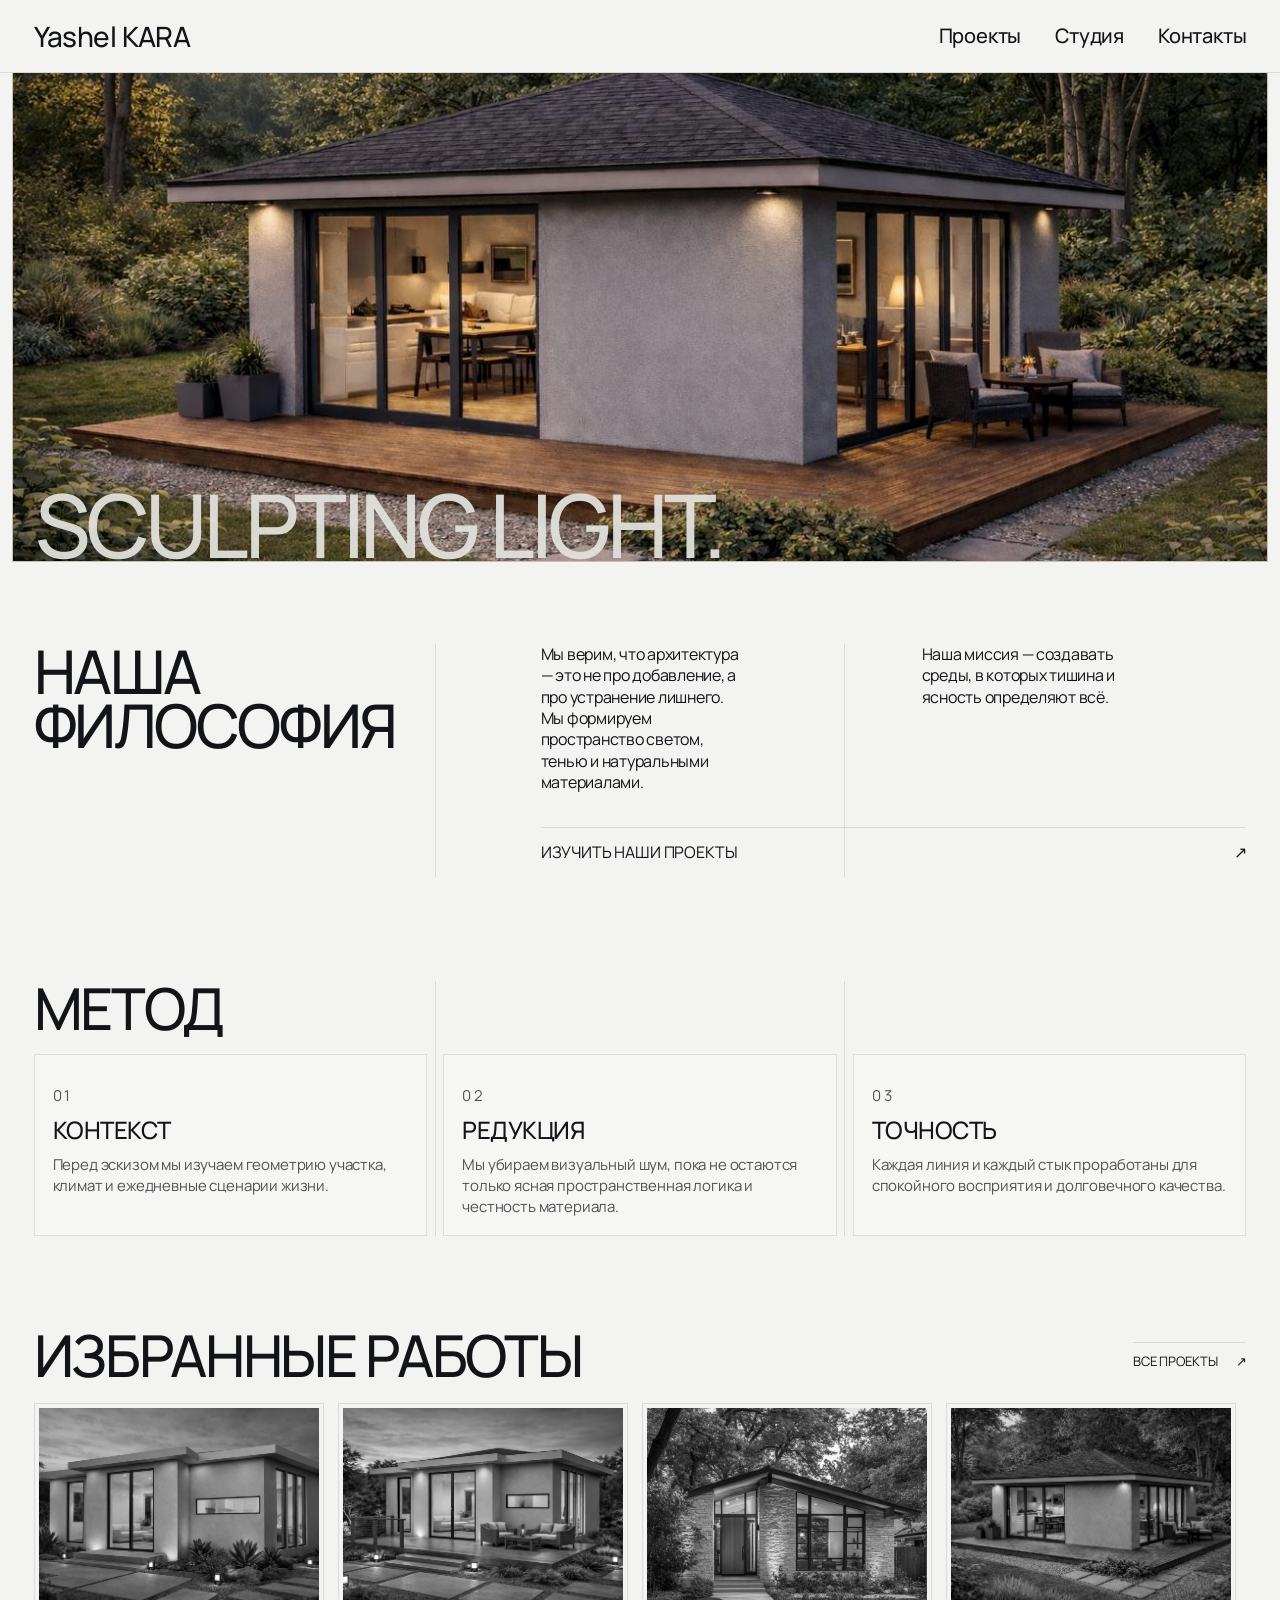
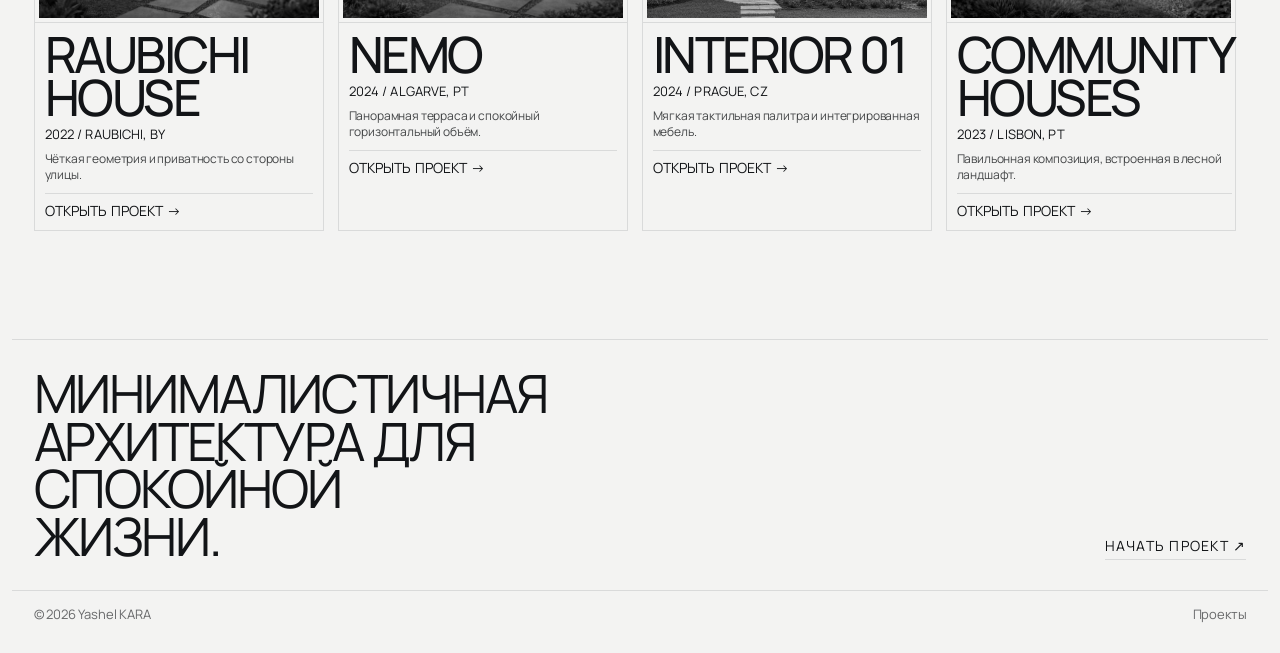
==== commit a0564af8: "fix 5x" ====
--- a/index.html
+++ b/index.html
@@ -17,18 +17,18 @@
       <a class="homeRefBrand" href="index.html">Yashel KARA</a>
 
       <nav class="homeRefNav" aria-label="Primary navigation">
-        <a href="projects.html">Projects</a>
-        <a href="about.html">Studio</a>
-        <a href="contact.html">Contact</a>
+        <a href="projects.html">Проекты</a>
+        <a href="about.html">Студия</a>
+        <a href="contact.html">Контакты</a>
       </nav>
 
       <button class="homeRefMenuBtn" id="menuBtn" aria-label="Open menu">Menu</button>
     </div>
 
     <nav class="homeRefMobileNav" id="mobileNav" aria-hidden="true" aria-label="Mobile navigation">
-      <a href="projects.html">Projects</a>
-      <a href="about.html">Studio</a>
-      <a href="contact.html">Contact</a>
+      <a href="projects.html">Проекты</a>
+      <a href="about.html">Студия</a>
+      <a href="contact.html">Контакты</a>
     </nav>
   </header>
 
@@ -39,44 +39,44 @@
     </section>
 
     <section class="homeRefPhilosophy" aria-label="Studio philosophy">
-      <h2 class="homeRefPhilosophy__title">OUR<br />PHILOSOPHY</h2>
+      <h2 class="homeRefPhilosophy__title">НАША<br />ФИЛОСОФИЯ</h2>
 
       <p class="homeRefPhilosophy__text">
-        We believe that architecture is not about adding, but about removing.
-        We sculpt space using light, shadow, and raw materials.
+        Мы верим, что архитектура — это не про добавление, а про устранение лишнего.
+        Мы формируем пространство светом, тенью и натуральными материалами.
       </p>
 
       <p class="homeRefPhilosophy__text">
-        Our mission is to create environments that define silence and clarity.
+        Наша миссия — создавать среды, в которых тишина и ясность определяют всё.
       </p>
 
       <a class="homeRefPhilosophy__cta" href="projects.html">
-        <span>EXPLORE OUR WORK</span>
+        <span>ИЗУЧИТЬ НАШИ ПРОЕКТЫ</span>
         <span aria-hidden="true">↗</span>
       </a>
     </section>
 
     <section class="homeRefMethod" aria-label="Studio method">
       <div class="homeRefMethod__inner">
-        <h2>METHOD</h2>
+        <h2>МЕТОД</h2>
 
         <div class="homeRefMethod__grid">
           <article class="homeRefMethodCard">
             <p class="homeRefMethodCard__num">01</p>
-            <h3>Context</h3>
-            <p>We read site geometry, climate and daily rituals before sketching form.</p>
+            <h3>Контекст</h3>
+            <p>Перед эскизом мы изучаем геометрию участка, климат и ежедневные сценарии жизни.</p>
           </article>
 
           <article class="homeRefMethodCard">
             <p class="homeRefMethodCard__num">02</p>
-            <h3>Reduction</h3>
-            <p>We remove noise until only clear spatial logic and material honesty remain.</p>
+            <h3>Редукция</h3>
+            <p>Мы убираем визуальный шум, пока не остаются только ясная пространственная логика и честность материала.</p>
           </article>
 
           <article class="homeRefMethodCard">
             <p class="homeRefMethodCard__num">03</p>
-            <h3>Precision</h3>
-            <p>Every line and junction is refined for calm perception and lasting quality.</p>
+            <h3>Точность</h3>
+            <p>Каждая линия и каждый стык проработаны для спокойного восприятия и долговечного качества.</p>
           </article>
         </div>
       </div>
@@ -85,35 +85,71 @@
     <section class="homeRefShowcase" aria-label="Selected projects">
       <div class="homeRefShowcase__inner">
         <div class="homeRefShowcase__head">
-          <h2>SELECTED WORK</h2>
+          <h2>ИЗБРАННЫЕ РАБОТЫ</h2>
           <a class="homeRefPhilosophy__cta homeRefPhilosophy__cta--compact" href="projects.html">
-            <span>VIEW ALL PROJECTS</span>
+            <span>ВСЕ ПРОЕКТЫ</span>
             <span aria-hidden="true">↗</span>
           </a>
         </div>
 
         <div class="homeRefShowcase__grid">
-          <a class="homeRefShowcaseCard homeRefShowcaseCard--wide" href="project.html?slug=raubichi-house">
-            <img src="assets/scene-02.jpg" alt="Raubichi House exterior view" loading="lazy" />
-            <div>
-              <p>RAUBICHI HOUSE</p>
-              <span>Belarus</span>
+          <a class="homeRefShowcaseCard" href="project.html?slug=raubichi-house">
+            <div class="homeRefShowcaseCard__media">
+              <img src="assets/scene-02.jpg" alt="Raubichi House exterior view" loading="lazy" />
+            </div>
+            <div class="homeRefShowcaseCard__info">
+              <p class="homeRefShowcaseCard__title">RAUBICHI HOUSE</p>
+              <p class="homeRefShowcaseCard__meta">2022 / RAUBICHI, BY</p>
+              <p class="homeRefShowcaseCard__description">Чёткая геометрия и приватность со стороны улицы.</p>
+              <span class="homeRefShowcaseCard__cta">ОТКРЫТЬ ПРОЕКТ →</span>
             </div>
           </a>
 
           <a class="homeRefShowcaseCard" href="project.html?slug=nemo">
-            <img src="assets/scene-03.jpg" alt="Nemo project exterior view" loading="lazy" />
-            <div>
-              <p>NEMO</p>
-              <span>Portugal</span>
+            <div class="homeRefShowcaseCard__media">
+              <img src="assets/scene-03.jpg" alt="Nemo project exterior view" loading="lazy" />
+            </div>
+            <div class="homeRefShowcaseCard__info">
+              <p class="homeRefShowcaseCard__title">NEMO</p>
+              <p class="homeRefShowcaseCard__meta">2024 / ALGARVE, PT</p>
+              <p class="homeRefShowcaseCard__description">Панорамная терраса и спокойный горизонтальный объём.</p>
+              <span class="homeRefShowcaseCard__cta">ОТКРЫТЬ ПРОЕКТ →</span>
             </div>
           </a>
 
           <a class="homeRefShowcaseCard" href="project.html?slug=interior-01">
-            <img src="assets/p1.jpg" alt="Interior 01 project interior" loading="lazy" />
-            <div>
-              <p>INTERIOR 01</p>
-              <span>Czechia</span>
+            <div class="homeRefShowcaseCard__media">
+              <img src="assets/p1.jpg" alt="Interior 01 project interior" loading="lazy" />
+            </div>
+            <div class="homeRefShowcaseCard__info">
+              <p class="homeRefShowcaseCard__title">INTERIOR 01</p>
+              <p class="homeRefShowcaseCard__meta">2024 / PRAGUE, CZ</p>
+              <p class="homeRefShowcaseCard__description">Мягкая тактильная палитра и интегрированная мебель.</p>
+              <span class="homeRefShowcaseCard__cta">ОТКРЫТЬ ПРОЕКТ →</span>
+            </div>
+          </a>
+
+          <a class="homeRefShowcaseCard" href="project.html?slug=community-houses">
+            <div class="homeRefShowcaseCard__media">
+              <img src="assets/scene-01.jpg" alt="Community Houses exterior view" loading="lazy" />
+            </div>
+            <div class="homeRefShowcaseCard__info">
+              <p class="homeRefShowcaseCard__title">COMMUNITY HOUSES</p>
+              <p class="homeRefShowcaseCard__meta">2023 / LISBON, PT</p>
+              <p class="homeRefShowcaseCard__description">Павильонная композиция, встроенная в лесной ландшафт.</p>
+              <span class="homeRefShowcaseCard__cta">ОТКРЫТЬ ПРОЕКТ →</span>
+            </div>
+          </a>
+
+          <a class="homeRefShowcaseCard" href="project.html?slug=three-house">
+            <div class="homeRefShowcaseCard__media">
+              <img src="assets/p2.jpg" alt="Three House exterior view" loading="lazy" />
+            </div>
+            <div class="homeRefShowcaseCard__info">
+              <p class="homeRefShowcaseCard__title">3.00 HOUSE</p>
+              <p class="homeRefShowcaseCard__meta">2021 / RIGA, LV</p>
+              <p class="homeRefShowcaseCard__description">Глубокие свесы и деревянная оболочка, построенная на тени.</p>
+              <span class="homeRefShowcaseCard__cta">ОТКРЫТЬ ПРОЕКТ →</span>
             </div>
           </a>
         </div>
@@ -122,8 +158,8 @@
 
     <section class="homeRefFinal" aria-label="Contact call to action">
       <div class="homeRefFinal__inner">
-        <p>Minimal architecture for quiet living.</p>
-        <a href="contact.html">Start Your Project ↗</a>
+        <p>Минималистичная архитектура для спокойной жизни.</p>
+        <a href="contact.html">Начать проект ↗</a>
       </div>
     </section>
   </main>
@@ -131,7 +167,7 @@
   <footer class="homeRefFooter">
     <div class="homeRefFooter__inner">
       <p>© <span id="year"></span> Yashel KARA</p>
-      <a href="projects.html">Projects</a>
+      <a href="projects.html">Проекты</a>
     </div>
   </footer>
 
--- a/styles.css
+++ b/styles.css
@@ -1201,18 +1201,16 @@
 
 /* Home page (reference layout) */
 .homeReference{
-  --ref-max:min(1536px,98.2vw);
-  --ref-grid-step:clamp(140px,17vw,260px);
+  --ref-lock-width:1512px;
+  --ref-max:min(var(--ref-lock-width),98.2vw);
+  --ref-fluid:var(--ref-max);
+  --ref-grid-columns:8;
+  --ref-grid-step:calc(var(--ref-fluid) / var(--ref-grid-columns));
+  --home-method-gap:16px;
   --ref-line:rgba(17,20,24,.11);
   margin:0;
   background-color:#f3f3f2;
-  background-image:repeating-linear-gradient(
-    90deg,
-    transparent 0,
-    transparent calc(var(--ref-grid-step) - 1px),
-    var(--ref-line) calc(var(--ref-grid-step) - 1px),
-    var(--ref-line) var(--ref-grid-step)
-  );
+  background-image:none;
   color:#121417;
   font-family:"Manrope","Avenir Next","Segoe UI",sans-serif;
 }
@@ -1240,7 +1238,7 @@
 }
 .homeRefBrand{
   font-size:42px;
-  font-size:clamp(28px,2.1vw,43px);
+  font-size:clamp(28px,calc(var(--ref-fluid) * 0.021),43px);
   line-height:1;
   letter-spacing:-.02em;
   font-weight:500;
@@ -1252,7 +1250,7 @@
 }
 .homeRefNav a{
   font-size:34px;
-  font-size:clamp(20px,1.22vw,36px);
+  font-size:clamp(20px,calc(var(--ref-fluid) * 0.0122),36px);
   line-height:1;
   letter-spacing:-.01em;
   font-weight:500;
@@ -1291,7 +1289,7 @@
   position:relative;
   width:var(--ref-max);
   margin:0 auto;
-  height:clamp(370px,39vw,620px);
+  height:clamp(370px,calc(var(--ref-fluid) * 0.39),620px);
   border:1px solid var(--ref-line);
   overflow:hidden;
   background:#d9d6d0;
@@ -1305,10 +1303,10 @@
 }
 .homeRefHero h1{
   position:absolute;
-  left:clamp(8px,1.8vw,24px);
-  bottom:-16px;
-  margin:0;
-  font-size:clamp(56px,7vw,144px);
+  left:clamp(8px,calc(var(--ref-fluid) * 0.018),24px);
+  bottom:0;
+  margin:0;
+  font-size:clamp(56px,calc(var(--ref-fluid) * 0.07),144px);
   line-height:.83;
   letter-spacing:-.05em;
   font-weight:500;
@@ -1325,10 +1323,15 @@
   grid-template-columns:minmax(220px,1.25fr) minmax(200px,.9fr) minmax(200px,.9fr);
   column-gap:56px;
   row-gap:34px;
+  background-image:linear-gradient(var(--ref-line),var(--ref-line)),linear-gradient(var(--ref-line),var(--ref-line));
+  background-size:1px 100%,1px 100%;
+  background-position:calc(33.333% - (var(--home-method-gap) / 6)) 0,calc(66.666% + (var(--home-method-gap) / 6)) 0;
+  background-repeat:no-repeat;
+  background-origin:content-box;
 }
 .homeRefPhilosophy__title{
   margin:0;
-  font-size:clamp(52px,5.8vw,112px);
+  font-size:clamp(44px,calc(var(--ref-fluid) * 0.048),92px);
   line-height:.9;
   letter-spacing:-.04em;
   font-weight:500;
@@ -1337,7 +1340,7 @@
 .homeRefPhilosophy__text{
   margin:0;
   max-width:20ch;
-  font-size:clamp(16px,1.05vw,22px);
+  font-size:clamp(16px,calc(var(--ref-fluid) * 0.0105),22px);
   line-height:1.33;
   letter-spacing:-.016em;
 }
@@ -1349,8 +1352,8 @@
   gap:18px;
   padding:16px 0 17px;
   border-top:1px solid var(--ref-line);
-  border-bottom:1px solid var(--ref-line);
-  font-size:clamp(16px,1.02vw,20px);
+  border-bottom:none;
+  font-size:clamp(16px,calc(var(--ref-fluid) * 0.0102),20px);
   line-height:1;
   letter-spacing:-.01em;
   text-transform:uppercase;
@@ -1375,11 +1378,16 @@
 }
 .homeRefMethod{
   padding-bottom:92px;
+  background-image:linear-gradient(var(--ref-line),var(--ref-line)),linear-gradient(var(--ref-line),var(--ref-line));
+  background-size:1px 100%,1px 100%;
+  background-position:calc(33.333% - (var(--home-method-gap) / 6)) 0,calc(66.666% + (var(--home-method-gap) / 6)) 0;
+  background-repeat:no-repeat;
+  background-origin:content-box;
 }
 .homeRefMethod__inner h2,
 .homeRefShowcase__head h2{
   margin:0;
-  font-size:clamp(36px,4.6vw,84px);
+  font-size:clamp(36px,calc(var(--ref-fluid) * 0.046),84px);
   line-height:.92;
   letter-spacing:-.04em;
   font-weight:500;
@@ -1389,7 +1397,7 @@
   margin-top:20px;
   display:grid;
   grid-template-columns:repeat(3,minmax(0,1fr));
-  gap:16px;
+  gap:var(--home-method-gap);
 }
 .homeRefMethodCard{
   border:1px solid var(--ref-line);
@@ -1430,43 +1438,76 @@
 .homeRefShowcase__grid{
   margin-top:20px;
   display:grid;
-  grid-template-columns:repeat(2,minmax(0,1fr));
-  gap:16px;
+  grid-auto-flow:column;
+  grid-auto-columns:minmax(290px,320px);
+  gap:14px;
+  overflow-x:auto;
+  overflow-y:hidden;
+  padding:2px 0 16px;
+  scroll-snap-type:x mandatory;
+  -webkit-overflow-scrolling:touch;
+}
+.homeRefShowcase__grid::-webkit-scrollbar{
+  height:8px;
+}
+.homeRefShowcase__grid::-webkit-scrollbar-thumb{
+  background:rgba(18,20,23,.26);
+}
+.homeRefShowcase__grid::-webkit-scrollbar-track{
+  background:rgba(18,20,23,.08);
 }
 .homeRefShowcaseCard{
-  display:block;
+  display:flex;
+  flex-direction:column;
   border:1px solid var(--ref-line);
-  background:rgba(255,255,255,.24);
+  background:#f3f3f2;
+  scroll-snap-align:start;
+}
+.homeRefShowcaseCard__media{
+  padding:4px;
+  border-bottom:1px solid var(--ref-line);
 }
 .homeRefShowcaseCard img{
   width:100%;
   aspect-ratio:4/3;
   object-fit:cover;
-  border-bottom:1px solid var(--ref-line);
-}
-.homeRefShowcaseCard--wide{
-  grid-row:span 2;
-}
-.homeRefShowcaseCard--wide img{
-  aspect-ratio:4/5;
-  height:100%;
-}
-.homeRefShowcaseCard div{
-  padding:12px 14px;
-}
-.homeRefShowcaseCard p{
-  margin:0;
-  font-size:16px;
-  letter-spacing:-.01em;
-  font-weight:600;
-}
-.homeRefShowcaseCard span{
-  display:block;
-  margin-top:4px;
-  font-size:11px;
-  letter-spacing:.1em;
-  text-transform:uppercase;
-  color:rgba(18,20,23,.56);
+  filter:grayscale(1) contrast(1.03);
+}
+.homeRefShowcaseCard__info{
+  padding:10px 10px 12px;
+  display:grid;
+  gap:8px;
+}
+.homeRefShowcaseCard__title{
+  margin:0;
+  font-size:clamp(50px,3.5vw,60px);
+  line-height:.86;
+  letter-spacing:-.05em;
+  font-weight:500;
+  text-transform:uppercase;
+}
+.homeRefShowcaseCard__meta{
+  margin:0;
+  font-size:13px;
+  line-height:1.2;
+  letter-spacing:.01em;
+  text-transform:uppercase;
+}
+.homeRefShowcaseCard__description{
+  margin:0;
+  font-size:12px;
+  line-height:1.34;
+  color:rgba(18,20,23,.78);
+  min-height:2.68em;
+}
+.homeRefShowcaseCard__cta{
+  margin-top:2px;
+  padding-top:10px;
+  border-top:1px solid var(--ref-line);
+  font-size:14px;
+  line-height:1;
+  letter-spacing:.01em;
+  text-transform:uppercase;
 }
 
 .homeRefFinal{
@@ -1483,7 +1524,7 @@
 }
 .homeRefFinal p{
   margin:0;
-  font-size:clamp(34px,4.2vw,80px);
+  font-size:clamp(34px,calc(var(--ref-fluid) * 0.042),80px);
   line-height:.9;
   letter-spacing:-.04em;
   text-transform:uppercase;
@@ -1553,7 +1594,7 @@
     height:clamp(300px,54vw,470px);
   }
   .homeRefHero h1{
-    bottom:-12px;
+    bottom:0;
     font-size:clamp(46px,10.2vw,98px);
   }
   .homeRefPhilosophy{
@@ -1563,8 +1604,13 @@
   .homeRefMethod__grid{
     grid-template-columns:1fr 1fr;
   }
+  .homeRefMethod{
+    background-image:linear-gradient(var(--ref-line),var(--ref-line));
+    background-size:1px 100%;
+    background-position:50% 0;
+  }
   .homeRefShowcase__grid{
-    grid-template-columns:1fr 1fr;
+    grid-auto-columns:minmax(270px,300px);
   }
   .homeRefFinal__inner{
     flex-direction:column;
@@ -1587,7 +1633,7 @@
   }
   .homeRefHero h1{
     left:8px;
-    bottom:8px;
+    bottom:0;
     font-size:clamp(42px,14vw,78px);
   }
   .homeRefPhilosophy{
@@ -1604,6 +1650,7 @@
   }
   .homeRefMethod{
     padding-bottom:66px;
+    background-image:none;
   }
   .homeRefMethod__grid{
     grid-template-columns:1fr;
@@ -1612,14 +1659,7 @@
     padding-bottom:66px;
   }
   .homeRefShowcase__grid{
-    grid-template-columns:1fr;
-  }
-  .homeRefShowcaseCard--wide{
-    grid-row:auto;
-  }
-  .homeRefShowcaseCard--wide img{
-    aspect-ratio:4/3;
-    height:auto;
+    grid-auto-columns:minmax(240px,86vw);
   }
   .homeRefFinal{
     padding-top:22px;
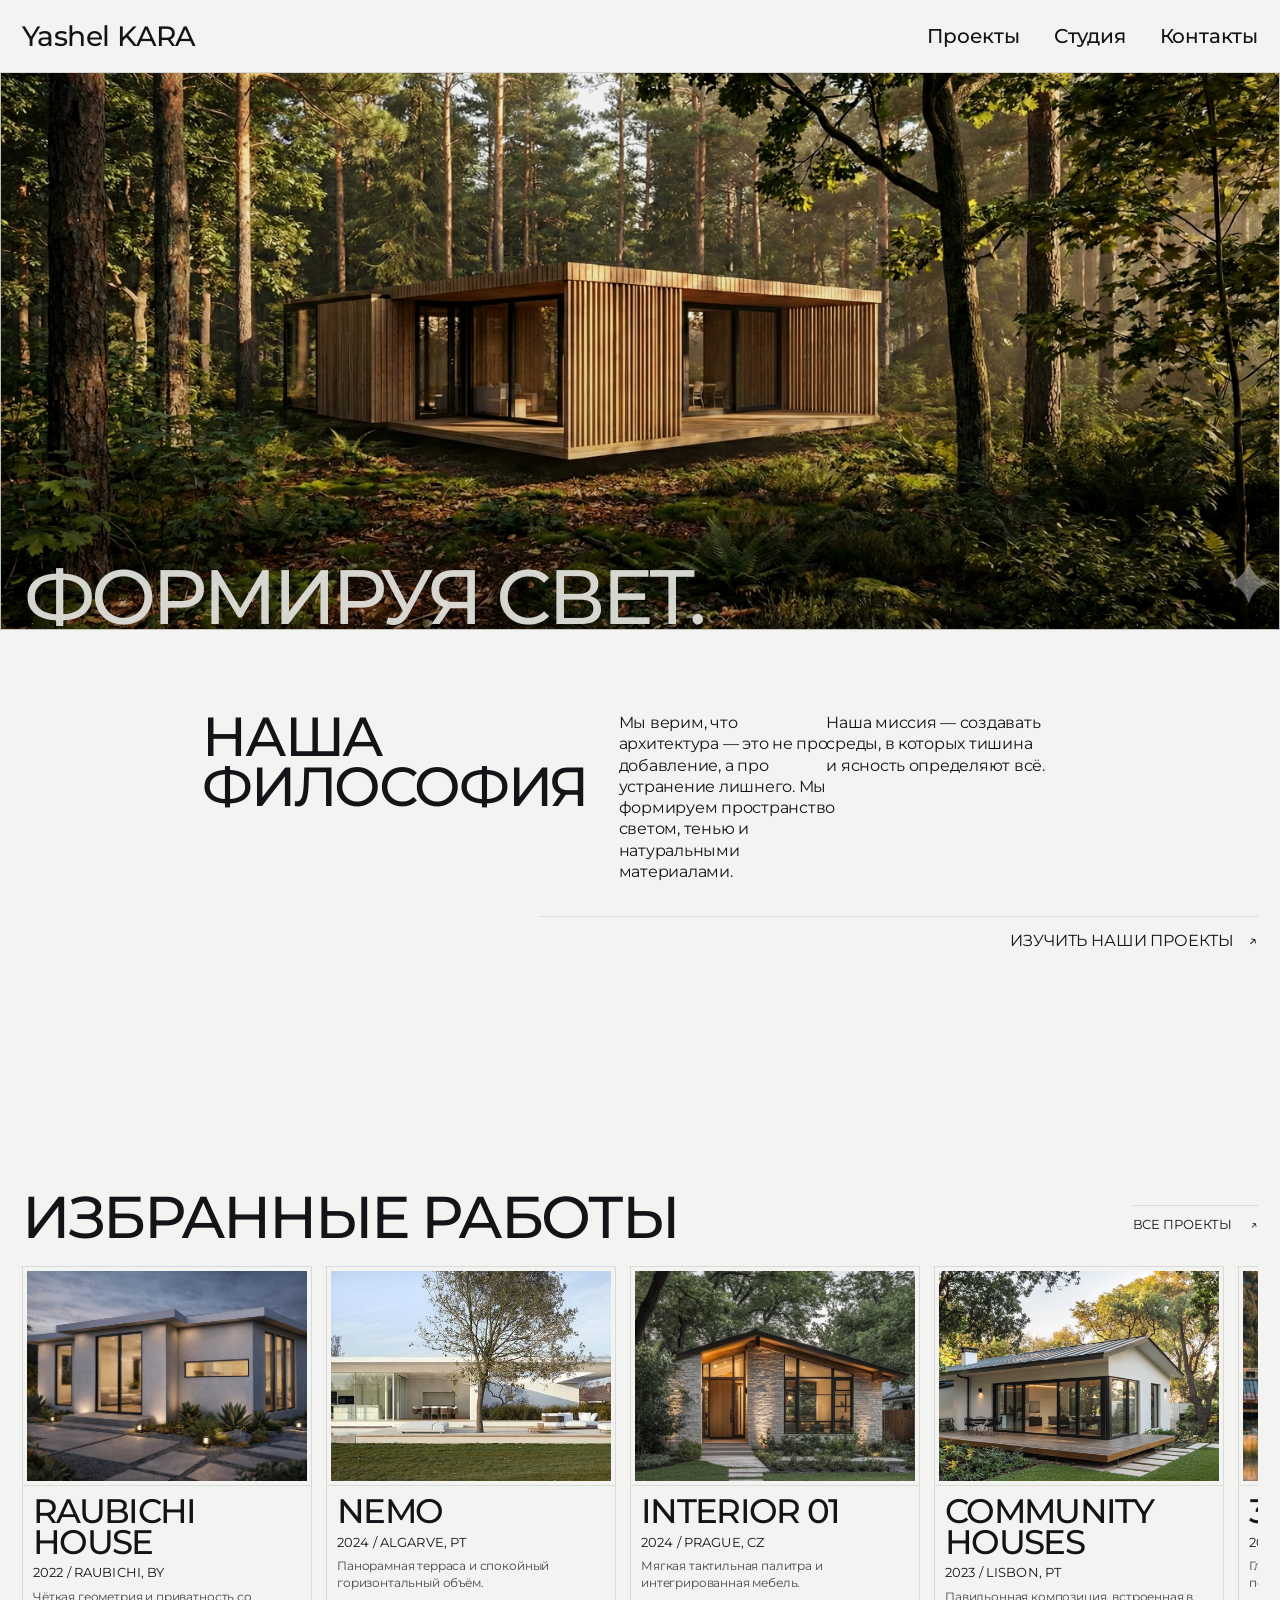
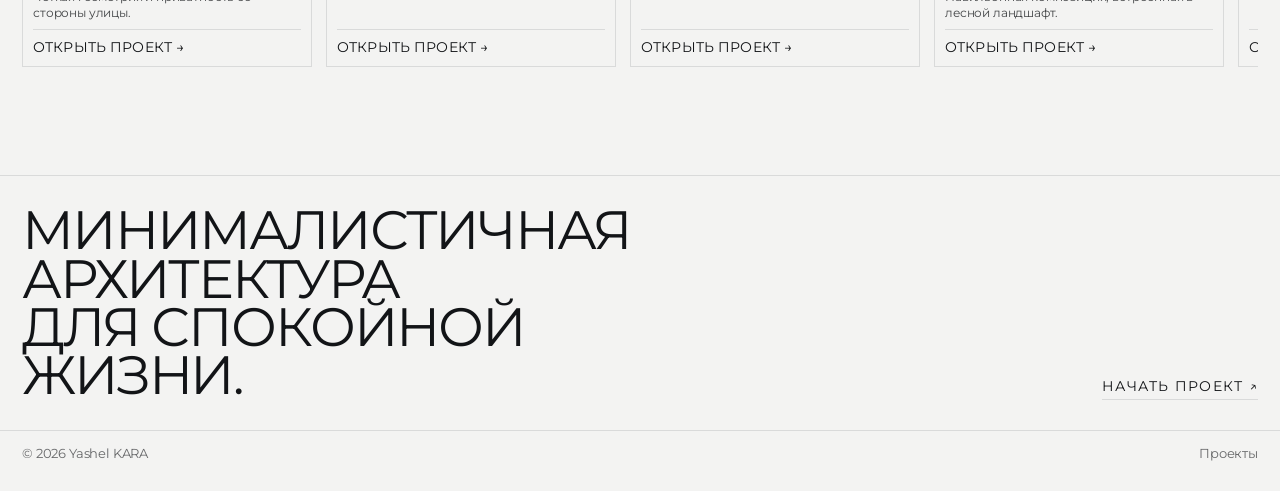
==== commit ca5cb455: "fix x7" ====
--- a/index.html
+++ b/index.html
@@ -1,14 +1,14 @@
 <!doctype html>
-<html lang="en">
+<html lang="ru">
 <head>
   <meta charset="utf-8" />
   <meta name="viewport" content="width=device-width, initial-scale=1" />
   <title>Yashel KARA</title>
-  <meta name="description" content="Yashel KARA — sculpting light through reductive architecture." />
+  <meta name="description" content="Yashel KARA — минималистичная архитектура, свет и ясные пропорции." />
   <link rel="preconnect" href="https://fonts.googleapis.com" />
   <link rel="preconnect" href="https://fonts.gstatic.com" crossorigin />
-  <link href="https://fonts.googleapis.com/css2?family=Manrope:wght@400;500;600;700&display=swap" rel="stylesheet" />
-  <link rel="stylesheet" href="styles.css?v=20260227" />
+  <link href="https://fonts.googleapis.com/css2?family=Montserrat:wght@400;500;600;700&display=swap" rel="stylesheet" />
+  <link rel="stylesheet" href="styles.css?v=20260321" />
 </head>
 
 <body class="homeReference">
@@ -16,16 +16,16 @@
     <div class="homeRefTopbar__inner">
       <a class="homeRefBrand" href="index.html">Yashel KARA</a>
 
-      <nav class="homeRefNav" aria-label="Primary navigation">
+      <nav class="homeRefNav" aria-label="Основная навигация">
         <a href="projects.html">Проекты</a>
         <a href="about.html">Студия</a>
         <a href="contact.html">Контакты</a>
       </nav>
 
-      <button class="homeRefMenuBtn" id="menuBtn" aria-label="Open menu">Menu</button>
+      <button class="homeRefMenuBtn" id="menuBtn" aria-label="Открыть меню">Меню</button>
     </div>
 
-    <nav class="homeRefMobileNav" id="mobileNav" aria-hidden="true" aria-label="Mobile navigation">
+    <nav class="homeRefMobileNav" id="mobileNav" aria-hidden="true" aria-label="Мобильная навигация">
       <a href="projects.html">Проекты</a>
       <a href="about.html">Студия</a>
       <a href="contact.html">Контакты</a>
@@ -33,12 +33,12 @@
   </header>
 
   <main class="homeRefMain">
-    <section class="homeRefHero" aria-label="Main visual">
-      <img src="assets/scene-01.jpg" alt="Minimalist concrete villa" />
-      <h1>SCULPTING LIGHT.</h1>
+    <section class="homeRefHero" aria-label="Главный экран">
+      <img src="assets/b13/Gemini_Generated_Image_bpga77bpga77bpga.png" alt="Современный дом с панорамным остеклением в лесу" />
+      <h1>ФОРМИРУЯ СВЕТ.</h1>
     </section>
 
-    <section class="homeRefPhilosophy" aria-label="Studio philosophy">
+    <section class="homeRefPhilosophy" aria-label="Философия студии">
       <h2 class="homeRefPhilosophy__title">НАША<br />ФИЛОСОФИЯ</h2>
 
       <p class="homeRefPhilosophy__text">
@@ -56,33 +56,7 @@
       </a>
     </section>
 
-    <section class="homeRefMethod" aria-label="Studio method">
-      <div class="homeRefMethod__inner">
-        <h2>МЕТОД</h2>
-
-        <div class="homeRefMethod__grid">
-          <article class="homeRefMethodCard">
-            <p class="homeRefMethodCard__num">01</p>
-            <h3>Контекст</h3>
-            <p>Перед эскизом мы изучаем геометрию участка, климат и ежедневные сценарии жизни.</p>
-          </article>
-
-          <article class="homeRefMethodCard">
-            <p class="homeRefMethodCard__num">02</p>
-            <h3>Редукция</h3>
-            <p>Мы убираем визуальный шум, пока не остаются только ясная пространственная логика и честность материала.</p>
-          </article>
-
-          <article class="homeRefMethodCard">
-            <p class="homeRefMethodCard__num">03</p>
-            <h3>Точность</h3>
-            <p>Каждая линия и каждый стык проработаны для спокойного восприятия и долговечного качества.</p>
-          </article>
-        </div>
-      </div>
-    </section>
-
-    <section class="homeRefShowcase" aria-label="Selected projects">
+    <section class="homeRefShowcase" aria-label="Избранные проекты">
       <div class="homeRefShowcase__inner">
         <div class="homeRefShowcase__head">
           <h2>ИЗБРАННЫЕ РАБОТЫ</h2>
@@ -93,9 +67,9 @@
         </div>
 
         <div class="homeRefShowcase__grid">
-          <a class="homeRefShowcaseCard" href="project.html?slug=raubichi-house">
+          <a class="homeRefShowcaseCard" href="project.html?slug=raubichi-house&v=20260228">
             <div class="homeRefShowcaseCard__media">
-              <img src="assets/scene-02.jpg" alt="Raubichi House exterior view" loading="lazy" />
+              <img src="assets/scene-02.jpg" alt="Внешний вид проекта Raubichi House" loading="lazy" />
             </div>
             <div class="homeRefShowcaseCard__info">
               <p class="homeRefShowcaseCard__title">RAUBICHI HOUSE</p>
@@ -105,9 +79,9 @@
             </div>
           </a>
 
-          <a class="homeRefShowcaseCard" href="project.html?slug=nemo">
+          <a class="homeRefShowcaseCard" href="project.html?slug=nemo&v=20260228">
             <div class="homeRefShowcaseCard__media">
-              <img src="assets/scene-03.jpg" alt="Nemo project exterior view" loading="lazy" />
+              <img src="assets/scene-03.jpg" alt="Внешний вид проекта NEMO" loading="lazy" />
             </div>
             <div class="homeRefShowcaseCard__info">
               <p class="homeRefShowcaseCard__title">NEMO</p>
@@ -117,9 +91,9 @@
             </div>
           </a>
 
-          <a class="homeRefShowcaseCard" href="project.html?slug=interior-01">
+          <a class="homeRefShowcaseCard" href="project.html?slug=interior-01&v=20260228">
             <div class="homeRefShowcaseCard__media">
-              <img src="assets/p1.jpg" alt="Interior 01 project interior" loading="lazy" />
+              <img src="assets/p1.jpg" alt="Интерьер проекта INTERIOR 01" loading="lazy" />
             </div>
             <div class="homeRefShowcaseCard__info">
               <p class="homeRefShowcaseCard__title">INTERIOR 01</p>
@@ -129,9 +103,9 @@
             </div>
           </a>
 
-          <a class="homeRefShowcaseCard" href="project.html?slug=community-houses">
+          <a class="homeRefShowcaseCard" href="project.html?slug=community-houses&v=20260228">
             <div class="homeRefShowcaseCard__media">
-              <img src="assets/scene-01.jpg" alt="Community Houses exterior view" loading="lazy" />
+              <img src="assets/scene-01.jpg" alt="Внешний вид проекта Community Houses" loading="lazy" />
             </div>
             <div class="homeRefShowcaseCard__info">
               <p class="homeRefShowcaseCard__title">COMMUNITY HOUSES</p>
@@ -141,9 +115,9 @@
             </div>
           </a>
 
-          <a class="homeRefShowcaseCard" href="project.html?slug=three-house">
+          <a class="homeRefShowcaseCard" href="project.html?slug=three-house&v=20260228">
             <div class="homeRefShowcaseCard__media">
-              <img src="assets/p2.jpg" alt="Three House exterior view" loading="lazy" />
+              <img src="assets/p2.jpg" alt="Внешний вид проекта 3.00 HOUSE" loading="lazy" />
             </div>
             <div class="homeRefShowcaseCard__info">
               <p class="homeRefShowcaseCard__title">3.00 HOUSE</p>
@@ -152,11 +126,35 @@
               <span class="homeRefShowcaseCard__cta">ОТКРЫТЬ ПРОЕКТ →</span>
             </div>
           </a>
+
+          <a class="homeRefShowcaseCard" href="project.html?slug=b13-residence&v=20260228">
+            <div class="homeRefShowcaseCard__media">
+              <img src="assets/b13/Gemini_Generated_Image_tl5e7xtl5e7xtl5e.png" alt="Внешний вид проекта B13 RESIDENCE" loading="lazy" />
+            </div>
+            <div class="homeRefShowcaseCard__info">
+              <p class="homeRefShowcaseCard__title">B13 RESIDENCE</p>
+              <p class="homeRefShowcaseCard__meta">2025 / TALLINN, EE</p>
+              <p class="homeRefShowcaseCard__description">Лаконичный объём среди деревьев с тёплым вечерним светом.</p>
+              <span class="homeRefShowcaseCard__cta">ОТКРЫТЬ ПРОЕКТ →</span>
+            </div>
+          </a>
+
+          <a class="homeRefShowcaseCard" href="project.html?slug=b9-courtyard-house&v=20260228">
+            <div class="homeRefShowcaseCard__media">
+              <img src="assets/b9-1/Gemini_Generated_Image_oqbqtxoqbqtxoqbq.png" alt="Внешний вид проекта B9 COURTYARD" loading="lazy" />
+            </div>
+            <div class="homeRefShowcaseCard__info">
+              <p class="homeRefShowcaseCard__title">B9 COURTYARD</p>
+              <p class="homeRefShowcaseCard__meta">2025 / VILNIUS, LT</p>
+              <p class="homeRefShowcaseCard__description">Дом вокруг приватного двора с чистой геометрией фасада.</p>
+              <span class="homeRefShowcaseCard__cta">ОТКРЫТЬ ПРОЕКТ →</span>
+            </div>
+          </a>
         </div>
       </div>
     </section>
 
-    <section class="homeRefFinal" aria-label="Contact call to action">
+    <section class="homeRefFinal" aria-label="Призыв к контакту">
       <div class="homeRefFinal__inner">
         <p>Минималистичная архитектура для спокойной жизни.</p>
         <a href="contact.html">Начать проект ↗</a>
@@ -171,6 +169,6 @@
     </div>
   </footer>
 
-  <script type="module" src="js/main.js?v=20260227"></script>
+  <script type="module" src="js/main.js?v=20260228"></script>
 </body>
 </html>
--- a/styles.css
+++ b/styles.css
@@ -6,7 +6,7 @@
   --beige:#f3f0ea;
   --max:1200px;
 
-  --sans: ui-sans-serif, system-ui, -apple-system, Segoe UI, Roboto, Arial;
+  --sans: "Montserrat","Avenir Next","Segoe UI",sans-serif;
   --mono: ui-monospace, SFMono-Regular, Menlo, Monaco, Consolas, "Liberation Mono", monospace;
   --r: 14px;
 }
@@ -71,7 +71,7 @@
     radial-gradient(1100px 420px at 0% 0%, rgba(18,39,58,.12), transparent 70%),
     radial-gradient(950px 380px at 100% 0%, rgba(190,142,90,.18), transparent 72%),
     #f5f2ec;
-  font-family:"Manrope","Avenir Next","Segoe UI",sans-serif;
+  font-family:var(--sans);
 }
 .homePage .topbar{background:rgba(245,242,236,.86);border-bottom:1px solid rgba(16,18,22,.12)}
 .homePage .brand{font-weight:700;letter-spacing:-0.01em}
@@ -87,25 +87,25 @@
 .homeHero__inner{position:relative;min-height:62vh;display:grid;grid-template-columns:1.2fr .8fr;gap:42px;align-items:end}
 .homeKicker{margin:0 0 16px;font-size:11px;letter-spacing:.24em;color:rgba(255,255,255,.74);font-weight:700}
 .homeKicker--dark{color:#7d8189}
-.homeHero h1{margin:0;font-family:"Prata","Times New Roman",serif;font-weight:400;line-height:.95;font-size:clamp(44px,7vw,102px);color:#fff;max-width:14ch}
+.homeHero h1{margin:0;font-family:var(--sans);font-weight:400;line-height:.95;font-size:clamp(44px,7vw,102px);color:#fff;max-width:14ch}
 .homeHero h1 span{display:block;opacity:.86}
 .homeLead{margin:18px 0 0;max-width:46ch;color:rgba(255,255,255,.86);font-size:17px;line-height:1.7}
 .homeHero__actions{margin-top:24px;display:flex;gap:12px;flex-wrap:wrap}
 .homeHero__right{display:flex;justify-content:flex-end}
 .homeBadge{width:min(360px,100%);padding:22px;border:1px solid rgba(255,255,255,.28);border-radius:18px;background:rgba(255,255,255,.08);backdrop-filter:blur(8px);color:#fff}
 .homeBadge__title{font-size:11px;letter-spacing:.2em;color:rgba(255,255,255,.74)}
-.homeBadge__name{display:inline-block;margin-top:8px;font-family:"Prata","Times New Roman",serif;font-size:30px;line-height:1.08}
+.homeBadge__name{display:inline-block;margin-top:8px;font-family:var(--sans);font-size:30px;line-height:1.08}
 .homeBadge p{margin:14px 0 0;color:rgba(255,255,255,.82);line-height:1.6;font-size:14px}
 
 .homeStats{background:#101318;color:#f2f4f5;border-bottom:1px solid rgba(255,255,255,.08)}
 .homeStats__grid{display:grid;grid-template-columns:repeat(3,1fr);gap:14px;padding:24px 0}
 .homeStat{padding:10px 10px 10px 2px}
-.homeStat__value{margin:0;font-family:"Prata","Times New Roman",serif;font-size:clamp(34px,4vw,54px);line-height:1}
+.homeStat__value{margin:0;font-family:var(--sans);font-size:clamp(34px,4vw,54px);line-height:1}
 .homeStat__label{margin:6px 0 0;color:rgba(242,244,245,.74);line-height:1.5;font-size:14px;max-width:26ch}
 
 .homeServices{background:#f5f2ec}
 .homeServices__grid{display:grid;grid-template-columns:1fr 1.08fr;gap:32px;align-items:start}
-.homeServices__intro h2{margin:0 0 16px;font-family:"Prata","Times New Roman",serif;font-size:clamp(36px,4.4vw,64px);line-height:1.02;max-width:13ch}
+.homeServices__intro h2{margin:0 0 16px;font-family:var(--sans);font-size:clamp(36px,4.4vw,64px);line-height:1.02;max-width:13ch}
 .homeServices__intro .muted{max-width:52ch}
 .homeServices__list{display:grid;gap:12px}
 .homeService{border:1px solid rgba(16,18,22,.13);background:rgba(255,255,255,.62);border-radius:16px;padding:20px}
@@ -114,7 +114,7 @@
 
 .homeFeatured{background:#fff;border-top:1px solid rgba(16,18,22,.08);border-bottom:1px solid rgba(16,18,22,.08)}
 .homeFeatured__head{display:flex;align-items:flex-end;justify-content:space-between;gap:16px;padding-bottom:20px}
-.homeFeatured__head h2{margin:0;font-family:"Prata","Times New Roman",serif;font-size:clamp(34px,4vw,58px);line-height:1}
+.homeFeatured__head h2{margin:0;font-family:var(--sans);font-size:clamp(34px,4vw,58px);line-height:1}
 .homeFeatured__grid{display:grid;grid-template-columns:repeat(3,1fr);gap:18px}
 .homeProjectCard{display:block}
 .homeProjectCard img{width:100%;aspect-ratio:4/5;object-fit:cover;border-radius:16px;border:1px solid rgba(16,18,22,.1);transition:transform .45s ease,filter .45s ease}
@@ -126,7 +126,7 @@
 .homeCta{padding-top:26px;padding-bottom:74px;background:linear-gradient(180deg,#f5f2ec 0%,#efe9df 100%)}
 .homeCta__panel{position:relative;overflow:hidden;border-radius:22px;padding:36px;border:1px solid rgba(16,18,22,.14);background:#13161b;color:#fff}
 .homeCta__panel::after{content:"";position:absolute;inset:auto -60px -120px auto;width:280px;height:280px;border-radius:50%;background:radial-gradient(circle,rgba(221,167,111,.4),rgba(221,167,111,0) 70%)}
-.homeCta__panel h2{margin:8px 0 22px;font-family:"Prata","Times New Roman",serif;font-size:clamp(30px,3.8vw,54px);line-height:1.05;max-width:20ch}
+.homeCta__panel h2{margin:8px 0 22px;font-family:var(--sans);font-size:clamp(30px,3.8vw,54px);line-height:1.05;max-width:20ch}
 .footer--home{background:#f5f2ec;border-top:1px solid rgba(16,18,22,.1)}
 
 @keyframes homeReveal{
@@ -143,7 +143,7 @@
 /* Alternative home (variant 2) */
 .homePageAlt{
   background:#f1eee7;
-  font-family:"Manrope","Avenir Next","Segoe UI",sans-serif;
+  font-family:var(--sans);
   color:#101318;
 }
 .homePageAlt .topbar{
@@ -168,7 +168,7 @@
 .altHero h1{
   margin:0;
   max-width:16ch;
-  font-family:"Prata","Times New Roman",serif;
+  font-family:var(--sans);
   font-size:clamp(42px,6vw,84px);
   line-height:.95;
   letter-spacing:-.015em;
@@ -198,7 +198,7 @@
 }
 .altMetric__value{
   margin:0;
-  font-family:"Prata","Times New Roman",serif;
+  font-family:var(--sans);
   font-size:clamp(34px,4vw,52px);
 }
 .altMetric__label{
@@ -219,7 +219,7 @@
 }
 .altProjects__head h2{
   margin:0;
-  font-family:"Prata","Times New Roman",serif;
+  font-family:var(--sans);
   font-size:clamp(30px,4vw,56px);
 }
 .altProjects__grid{
@@ -266,7 +266,7 @@
 }
 .altMethod__head h2{
   margin:0 0 18px;
-  font-family:"Prata","Times New Roman",serif;
+  font-family:var(--sans);
   font-size:clamp(30px,3.8vw,50px);
 }
 .altMethod__steps{
@@ -313,7 +313,7 @@
 .altCall__panel h2{
   margin:12px 0 18px;
   max-width:18ch;
-  font-family:"Prata","Times New Roman",serif;
+  font-family:var(--sans);
   font-size:clamp(30px,4vw,52px);
   line-height:1.02;
 }
@@ -331,7 +331,7 @@
 /* Catalog page */
 .catalogPage{
   background:linear-gradient(180deg,#f5f2ec 0%,#f9f8f5 30%,#f5f2ec 100%);
-  font-family:"Manrope","Avenir Next","Segoe UI",sans-serif;
+  font-family:var(--sans);
 }
 .catalogPage .topbar{
   background:rgba(245,242,236,.9);
@@ -342,7 +342,7 @@
 }
 .catalogHero__inner h1{
   margin:10px 0 0;
-  font-family:"Prata","Times New Roman",serif;
+  font-family:var(--sans);
   font-size:clamp(36px,5vw,70px);
   line-height:.98;
 }
@@ -409,7 +409,7 @@
 /* Project page */
 .projectShowcasePage{
   background:#ececec;
-  font-family:"Manrope","Avenir Next","Segoe UI",sans-serif;
+  font-family:var(--sans);
 }
 .projectShowcasePage .topbar{
   background:rgba(236,236,236,.94);
@@ -446,7 +446,7 @@
 }
 .projectEditorial__title{
   margin:14px 0 0;
-  font-family:"Prata","Times New Roman",serif;
+  font-family:var(--sans);
   font-size:clamp(42px,6vw,78px);
   line-height:.95;
   letter-spacing:-.01em;
@@ -507,7 +507,7 @@
 .projectEditorial__sectionTitle{
   margin:0 0 14px;
   font-size:38px;
-  font-family:"Prata","Times New Roman",serif;
+  font-family:var(--sans);
   letter-spacing:-.01em;
   text-transform:uppercase;
 }
@@ -698,7 +698,7 @@
   --cinema-space:clamp(96px,12vw,210px);
   background:#ffffff;
   color:var(--cinema-ink);
-  font-family:"Manrope","Avenir Next","Segoe UI",sans-serif;
+  font-family:var(--sans);
 }
 .homeCinematic .container,
 .homeCinematic .cinemaSectionWrap,
@@ -863,7 +863,7 @@
   font-size:clamp(44px,7.4vw,112px);
   line-height:.86;
   letter-spacing:-.05em;
-  font-family:"Inter","Helvetica Neue","Manrope",sans-serif;
+  font-family:var(--sans);
   font-weight:800;
 }
 .manifestoContent p{
@@ -1201,9 +1201,8 @@
 
 /* Home page (reference layout) */
 .homeReference{
-  --ref-lock-width:1512px;
-  --ref-max:min(var(--ref-lock-width),98.2vw);
-  --ref-fluid:var(--ref-max);
+  --ref-max:100%;
+  --ref-fluid:100vw;
   --ref-grid-columns:8;
   --ref-grid-step:calc(var(--ref-fluid) / var(--ref-grid-columns));
   --home-method-gap:16px;
@@ -1212,7 +1211,7 @@
   background-color:#f3f3f2;
   background-image:none;
   color:#121417;
-  font-family:"Manrope","Avenir Next","Segoe UI",sans-serif;
+  font-family:var(--sans);
 }
 .homeReference a{
   color:inherit;
@@ -1289,24 +1288,32 @@
   position:relative;
   width:var(--ref-max);
   margin:0 auto;
-  height:clamp(370px,calc(var(--ref-fluid) * 0.39),620px);
+  height:clamp(380px,62vh,680px);
   border:1px solid var(--ref-line);
   overflow:hidden;
   background:#d9d6d0;
+}
+.homeRefHero::after{
+  content:"";
+  position:absolute;
+  inset:0;
+  pointer-events:none;
+  background:linear-gradient(180deg,rgba(0,0,0,.02) 0%,rgba(0,0,0,.04) 52%,rgba(0,0,0,.28) 100%);
 }
 .homeRefHero img{
   width:100%;
   height:100%;
   object-fit:cover;
-  object-position:center;
-  filter:contrast(1.02) saturate(.86);
+  object-position:center 58%;
+  filter:contrast(1.06) saturate(.95) brightness(.96);
 }
 .homeRefHero h1{
   position:absolute;
   left:clamp(8px,calc(var(--ref-fluid) * 0.018),24px);
   bottom:0;
-  margin:0;
-  font-size:clamp(56px,calc(var(--ref-fluid) * 0.07),144px);
+  z-index:1;
+  margin:0;
+  font-size:clamp(52px,calc(var(--ref-fluid) * 0.06),120px);
   line-height:.83;
   letter-spacing:-.05em;
   font-weight:500;
@@ -1323,15 +1330,12 @@
   grid-template-columns:minmax(220px,1.25fr) minmax(200px,.9fr) minmax(200px,.9fr);
   column-gap:56px;
   row-gap:34px;
-  background-image:linear-gradient(var(--ref-line),var(--ref-line)),linear-gradient(var(--ref-line),var(--ref-line));
-  background-size:1px 100%,1px 100%;
-  background-position:calc(33.333% - (var(--home-method-gap) / 6)) 0,calc(66.666% + (var(--home-method-gap) / 6)) 0;
-  background-repeat:no-repeat;
-  background-origin:content-box;
+  background-image:none;
 }
 .homeRefPhilosophy__title{
   margin:0;
-  font-size:clamp(44px,calc(var(--ref-fluid) * 0.048),92px);
+  margin-left:180px;
+  font-size:clamp(38px,calc(var(--ref-fluid) * 0.043),80px);
   line-height:.9;
   letter-spacing:-.04em;
   font-weight:500;
@@ -1343,6 +1347,14 @@
   font-size:clamp(16px,calc(var(--ref-fluid) * 0.0105),22px);
   line-height:1.33;
   letter-spacing:-.016em;
+}
+@media (min-width:1181px){
+  .homeRefPhilosophy__text{
+    margin-left:80px;
+  }
+  .homeRefPhilosophy__text + .homeRefPhilosophy__text{
+    margin-left:-100px;
+  }
 }
 .homeRefPhilosophy__cta{
   grid-column:2/4;
@@ -1366,6 +1378,13 @@
   padding:12px 0 13px;
   font-size:13px;
 }
+@media (min-width:1181px){
+  .homeRefPhilosophy > .homeRefPhilosophy__cta:not(.homeRefPhilosophy__cta--compact){
+    justify-content:flex-end;
+    gap:14px;
+    padding-left:0;
+  }
+}
 
 .homeRefMethod,
 .homeRefShowcase,
@@ -1378,11 +1397,7 @@
 }
 .homeRefMethod{
   padding-bottom:92px;
-  background-image:linear-gradient(var(--ref-line),var(--ref-line)),linear-gradient(var(--ref-line),var(--ref-line));
-  background-size:1px 100%,1px 100%;
-  background-position:calc(33.333% - (var(--home-method-gap) / 6)) 0,calc(66.666% + (var(--home-method-gap) / 6)) 0;
-  background-repeat:no-repeat;
-  background-origin:content-box;
+  background-image:none;
 }
 .homeRefMethod__inner h2,
 .homeRefShowcase__head h2{
@@ -1427,6 +1442,7 @@
 }
 
 .homeRefShowcase{
+  padding-top:120px;
   padding-bottom:92px;
 }
 .homeRefShowcase__head{
@@ -1459,6 +1475,7 @@
 .homeRefShowcaseCard{
   display:flex;
   flex-direction:column;
+  height:100%;
   border:1px solid var(--ref-line);
   background:#f3f3f2;
   scroll-snap-align:start;
@@ -1471,20 +1488,24 @@
   width:100%;
   aspect-ratio:4/3;
   object-fit:cover;
-  filter:grayscale(1) contrast(1.03);
+  filter:none;
 }
 .homeRefShowcaseCard__info{
   padding:10px 10px 12px;
-  display:grid;
+  display:flex;
+  flex-direction:column;
+  flex:1;
   gap:8px;
 }
 .homeRefShowcaseCard__title{
   margin:0;
-  font-size:clamp(50px,3.5vw,60px);
-  line-height:.86;
+  font-size:clamp(34px,2.6vw,68px);
+  line-height:.9;
   letter-spacing:-.05em;
   font-weight:500;
   text-transform:uppercase;
+  overflow-wrap:anywhere;
+  word-break:break-word;
 }
 .homeRefShowcaseCard__meta{
   margin:0;
@@ -1501,7 +1522,7 @@
   min-height:2.68em;
 }
 .homeRefShowcaseCard__cta{
-  margin-top:2px;
+  margin-top:auto;
   padding-top:10px;
   border-top:1px solid var(--ref-line);
   font-size:14px;
@@ -1568,6 +1589,7 @@
   }
   .homeRefPhilosophy{
     grid-template-columns:1fr 1fr;
+    row-gap:28px;
   }
   .homeRefPhilosophy__title{
     grid-column:1/3;
@@ -1591,7 +1613,7 @@
     justify-content:center;
   }
   .homeRefHero{
-    height:clamp(300px,54vw,470px);
+    height:clamp(350px,66vw,560px);
   }
   .homeRefHero h1{
     bottom:0;
@@ -1605,12 +1627,13 @@
     grid-template-columns:1fr 1fr;
   }
   .homeRefMethod{
-    background-image:linear-gradient(var(--ref-line),var(--ref-line));
-    background-size:1px 100%;
-    background-position:50% 0;
+    background-image:none;
   }
   .homeRefShowcase__grid{
     grid-auto-columns:minmax(270px,300px);
+  }
+  .homeRefShowcase{
+    padding-top:92px;
   }
   .homeRefFinal__inner{
     flex-direction:column;
@@ -1628,8 +1651,8 @@
     padding-top:64px;
   }
   .homeRefHero{
-    height:56vh;
-    min-height:280px;
+    height:64vh;
+    min-height:340px;
   }
   .homeRefHero h1{
     left:8px;
@@ -1656,6 +1679,7 @@
     grid-template-columns:1fr;
   }
   .homeRefShowcase{
+    padding-top:74px;
     padding-bottom:66px;
   }
   .homeRefShowcase__grid{
@@ -1777,28 +1801,63 @@
   gap:18px;
 }
 .refProjectsPage .projectCard{
+  display:flex;
+  flex-direction:column;
+  height:100%;
   border:1px solid var(--ref-line);
-  background:rgba(255,255,255,.28);
+  background:#f3f3f2;
+  color:#121417;
+}
+.refProjectsPage .projectCard__media{
+  padding:4px;
+  border-bottom:1px solid var(--ref-line);
 }
 .refProjectsPage .projectCard img{
-  height:auto;
-  aspect-ratio:4/5;
+  width:100%;
+  aspect-ratio:4/3;
+  object-fit:cover;
+  filter:none;
 }
 .refProjectsPage .projectCard__info{
   text-align:left;
-  padding:14px;
+  padding:10px 10px 12px;
+  display:flex;
+  flex-direction:column;
+  flex:1;
+  gap:8px;
+}
+.refProjectsPage .projectCard__title{
+  margin:0;
+  font-size:clamp(34px,2.4vw,64px);
+  line-height:.9;
+  letter-spacing:-.05em;
+  font-weight:500;
+  text-transform:uppercase;
+  overflow-wrap:anywhere;
+  word-break:break-word;
+}
+.refProjectsPage .projectCard__meta{
+  margin:0;
+  font-size:13px;
+  line-height:1.2;
+  letter-spacing:.01em;
+  text-transform:uppercase;
+}
+.refProjectsPage .projectCard__description{
+  margin:0;
+  font-size:12px;
+  line-height:1.34;
+  color:rgba(18,20,23,.78);
+  min-height:2.68em;
+}
+.refProjectsPage .projectCard__cta{
+  margin-top:auto;
+  padding-top:10px;
   border-top:1px solid var(--ref-line);
-}
-.refProjectsPage .projectCard__title{
-  font-size:18px;
-  letter-spacing:-.01em;
-  font-weight:600;
-}
-.refProjectsPage .projectCard__type{
-  margin-top:4px;
-  color:rgba(18,20,23,.58);
-  font-size:11px;
-  letter-spacing:.1em;
+  font-size:14px;
+  line-height:1;
+  letter-spacing:.01em;
+  text-transform:uppercase;
 }
 
 .refAboutSection{
@@ -1945,7 +2004,7 @@
   margin-top:10px;
   font-size:clamp(36px,4.4vw,74px);
   line-height:.92;
-  font-family:"Manrope","Avenir Next","Segoe UI",sans-serif;
+  font-family:var(--sans);
   font-weight:500;
 }
 .refProjectPage .projectEditorial__tagline{
@@ -1989,7 +2048,7 @@
   font-size:18px;
   letter-spacing:.08em;
   text-transform:uppercase;
-  font-family:"Manrope","Avenir Next","Segoe UI",sans-serif;
+  font-family:var(--sans);
   font-weight:600;
 }
 .refProjectPage .projectEditorial__text{
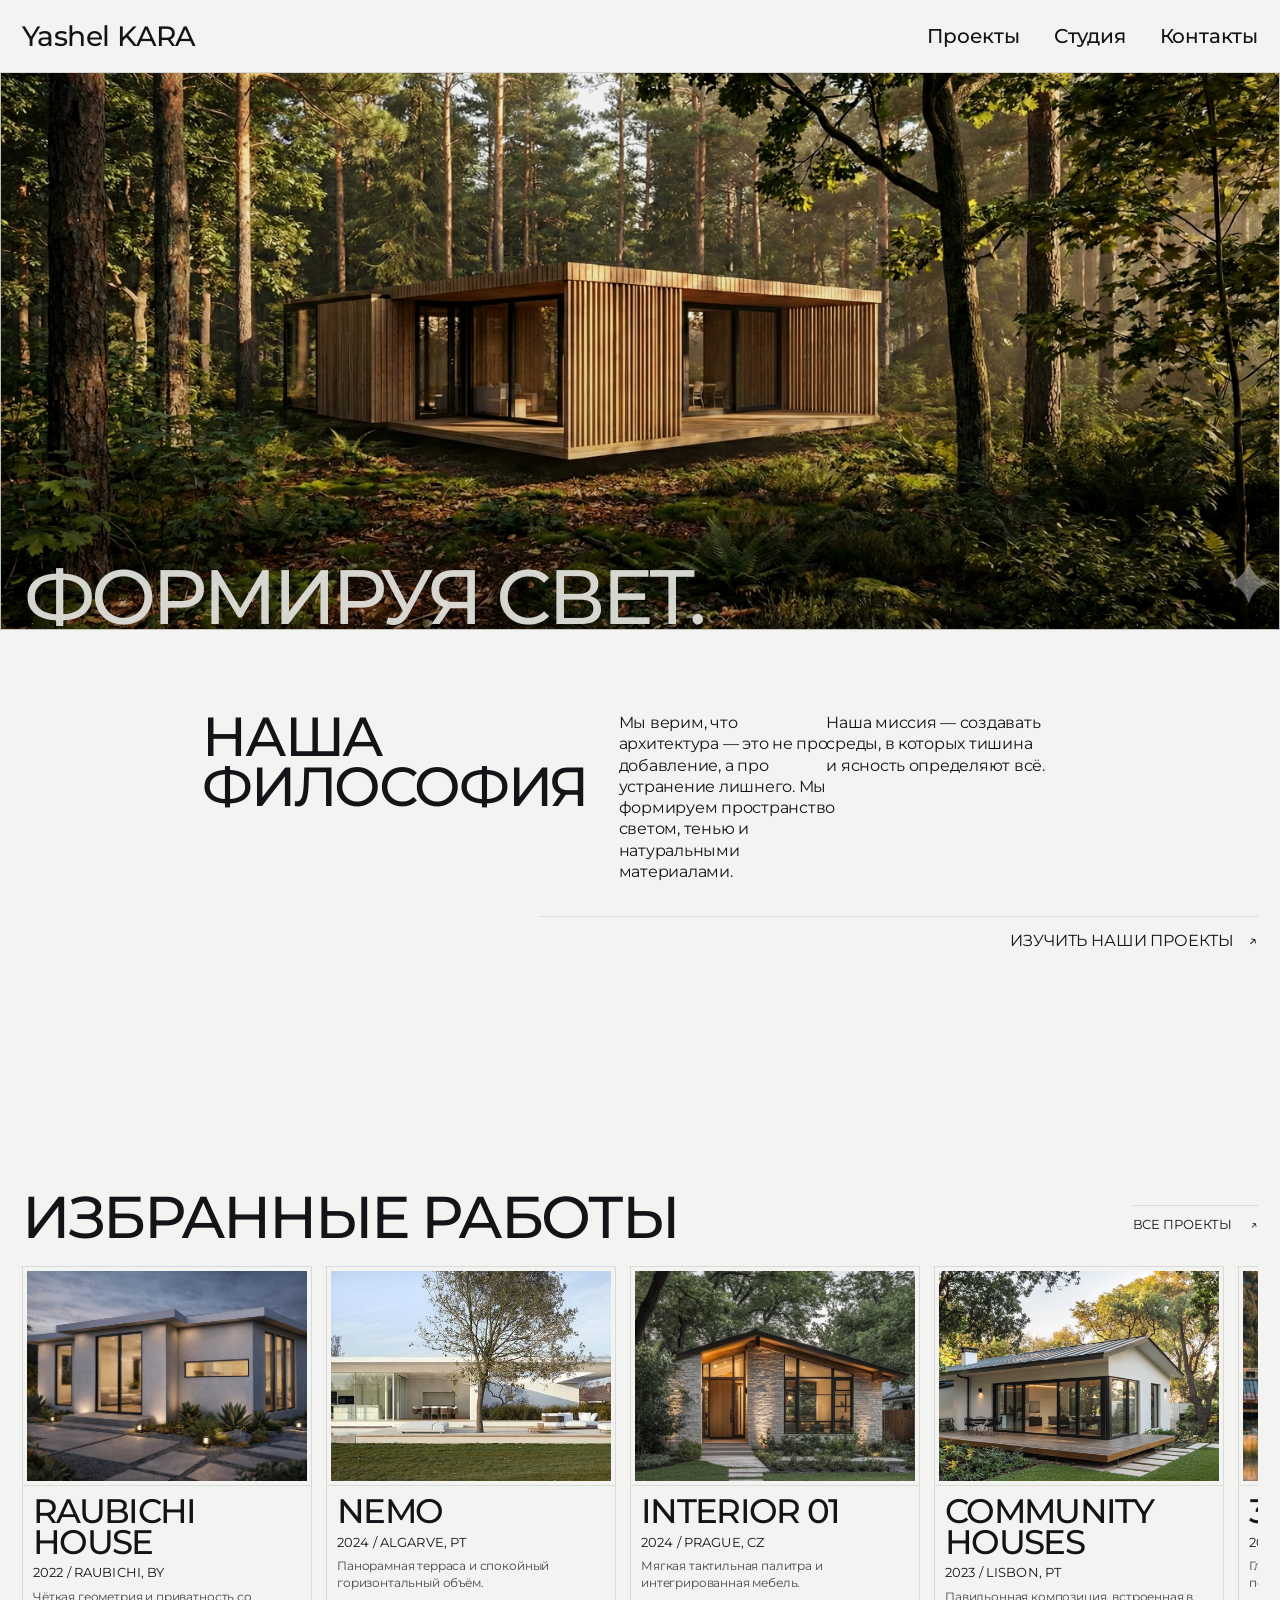
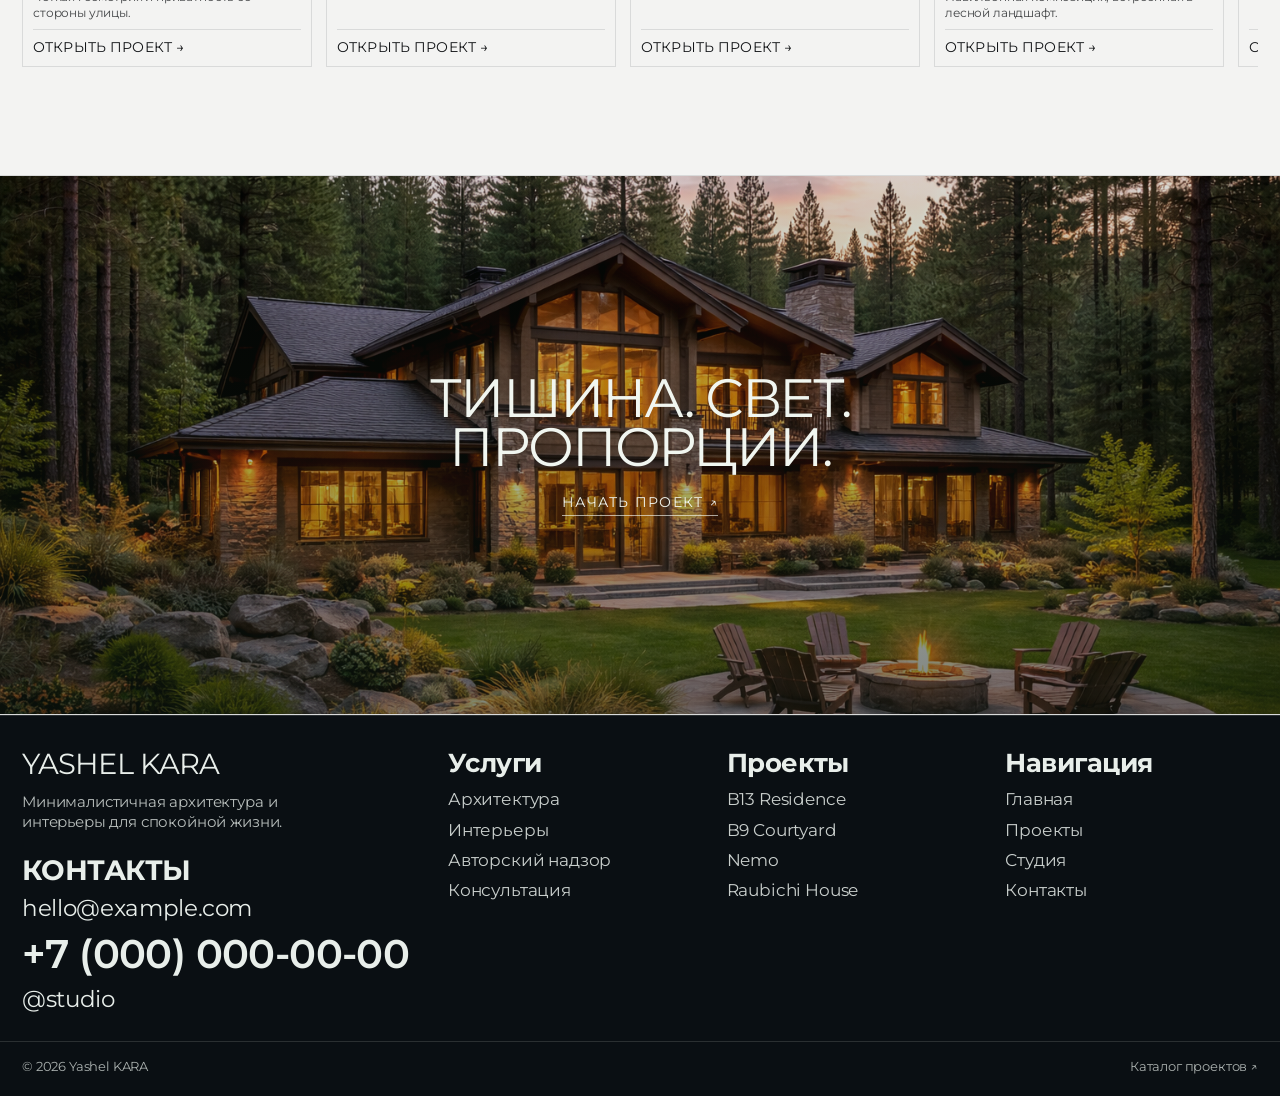
==== commit dda49c6f: "fix 9x" ====
--- a/index.html
+++ b/index.html
@@ -8,7 +8,7 @@
   <link rel="preconnect" href="https://fonts.googleapis.com" />
   <link rel="preconnect" href="https://fonts.gstatic.com" crossorigin />
   <link href="https://fonts.googleapis.com/css2?family=Montserrat:wght@400;500;600;700&display=swap" rel="stylesheet" />
-  <link rel="stylesheet" href="styles.css?v=20260321" />
+  <link rel="stylesheet" href="styles.css?v=20260321-9" />
 </head>
 
 <body class="homeReference">
@@ -66,7 +66,7 @@
           </a>
         </div>
 
-        <div class="homeRefShowcase__grid">
+        <div class="homeRefShowcase__grid" data-wheel-horizontal-scroll>
           <a class="homeRefShowcaseCard" href="project.html?slug=raubichi-house&v=20260228">
             <div class="homeRefShowcaseCard__media">
               <img src="assets/scene-02.jpg" alt="Внешний вид проекта Raubichi House" loading="lazy" />
@@ -155,20 +155,64 @@
     </section>
 
     <section class="homeRefFinal" aria-label="Призыв к контакту">
+      <img
+        class="homeRefFinal__image"
+        src="assets/ChatGPT Image 28 февр. 2026 г., 14_55_55.png"
+        alt="Фоновое изображение финального блока"
+        loading="lazy"
+      />
+      <div class="homeRefFinal__overlay" aria-hidden="true"></div>
       <div class="homeRefFinal__inner">
-        <p>Минималистичная архитектура для спокойной жизни.</p>
+        <p>Тишина. Свет. Пропорции.</p>
         <a href="contact.html">Начать проект ↗</a>
       </div>
     </section>
   </main>
 
-  <footer class="homeRefFooter">
+  <footer class="homeRefFooter" aria-label="Контакты и навигация">
     <div class="homeRefFooter__inner">
+      <div class="homeRefFooter__about">
+        <a class="homeRefFooter__brand" href="index.html">Yashel KARA</a>
+        <p class="homeRefFooter__tagline">Минималистичная архитектура и интерьеры для спокойной жизни.</p>
+        <h3>Контакты</h3>
+        <a class="homeRefFooter__contactLink" href="mailto:hello@example.com">hello@example.com</a>
+        <a class="homeRefFooter__contactLink homeRefFooter__contactLink--phone" href="tel:+70000000000">+7 (000) 000-00-00</a>
+        <a class="homeRefFooter__contactLink" href="https://instagram.com/studio" rel="noopener">@studio</a>
+      </div>
+
+      <div class="homeRefFooter__columns">
+        <nav class="homeRefFooter__col" aria-label="Услуги">
+          <h4>Услуги</h4>
+          <a href="contact.html">Архитектура</a>
+          <a href="contact.html">Интерьеры</a>
+          <a href="contact.html">Авторский надзор</a>
+          <a href="contact.html">Консультация</a>
+        </nav>
+
+        <nav class="homeRefFooter__col" aria-label="Проекты">
+          <h4>Проекты</h4>
+          <a href="project.html?slug=b13-residence&v=20260228">B13 Residence</a>
+          <a href="project.html?slug=b9-courtyard-house&v=20260228">B9 Courtyard</a>
+          <a href="project.html?slug=nemo&v=20260228">Nemo</a>
+          <a href="project.html?slug=raubichi-house&v=20260228">Raubichi House</a>
+        </nav>
+
+        <nav class="homeRefFooter__col" aria-label="Навигация">
+          <h4>Навигация</h4>
+          <a href="index.html">Главная</a>
+          <a href="projects.html">Проекты</a>
+          <a href="about.html">Студия</a>
+          <a href="contact.html">Контакты</a>
+        </nav>
+      </div>
+    </div>
+
+    <div class="homeRefFooter__bottom">
       <p>© <span id="year"></span> Yashel KARA</p>
-      <a href="projects.html">Проекты</a>
+      <a href="projects.html">Каталог проектов ↗</a>
     </div>
   </footer>
 
-  <script type="module" src="js/main.js?v=20260228"></script>
+  <script type="module" src="js/main.js?v=20260228-1"></script>
 </body>
 </html>
--- a/styles.css
+++ b/styles.css
@@ -1532,16 +1532,44 @@
 }
 
 .homeRefFinal{
-  padding-top:30px;
-  padding-bottom:30px;
+  position:relative;
+  isolation:isolate;
+  overflow:hidden;
+  min-height:clamp(340px,42vw,620px);
+  padding-top:0;
+  padding-bottom:0;
   border-top:1px solid var(--ref-line);
   border-bottom:1px solid var(--ref-line);
 }
+.homeRefFinal__image{
+  position:absolute;
+  inset:0;
+  width:100%;
+  height:100%;
+  object-fit:cover;
+  z-index:-2;
+  filter:contrast(1.04) saturate(1.03);
+}
+.homeRefFinal__overlay{
+  position:absolute;
+  inset:0;
+  z-index:-1;
+  background:linear-gradient(
+    180deg,
+    rgba(17,27,18,.16) 0%,
+    rgba(17,27,18,.54) 100%
+  );
+}
 .homeRefFinal__inner{
+  min-height:clamp(340px,42vw,620px);
+  width:100%;
   display:flex;
-  align-items:flex-end;
-  justify-content:space-between;
-  gap:16px;
+  flex-direction:column;
+  align-items:center;
+  justify-content:center;
+  text-align:center;
+  gap:24px;
+  padding:26px 22px;
 }
 .homeRefFinal p{
   margin:0;
@@ -1549,32 +1577,115 @@
   line-height:.9;
   letter-spacing:-.04em;
   text-transform:uppercase;
-  max-width:14ch;
+  max-width:16ch;
+  color:#f1f6f0;
 }
 .homeRefFinal a{
-  border-bottom:1px solid var(--ref-line);
+  border-bottom:1px solid rgba(241,246,240,.64);
   padding-bottom:6px;
   font-size:14px;
   line-height:1;
   letter-spacing:.09em;
   text-transform:uppercase;
+  color:#f1f6f0;
 }
 .homeRefFinal a:hover{
-  opacity:.65;
+  border-bottom-color:#ffffff;
+  color:#ffffff;
+  opacity:1;
+}
+.homeRefFooter{
+  background:#0a0f13;
+  color:#e8eeea;
+  border-top:1px solid rgba(232,238,234,.14);
+}
+.homeRefFooter a{
+  color:inherit;
 }
 .homeRefFooter__inner{
-  padding-top:14px;
+  padding-top:34px;
   padding-bottom:30px;
+  display:grid;
+  grid-template-columns:minmax(260px,1.05fr) minmax(0,2.3fr);
+  gap:30px 56px;
+}
+.homeRefFooter__brand{
+  display:inline-block;
+  font-size:clamp(28px,2.3vw,40px);
+  line-height:.92;
+  letter-spacing:-.03em;
+  text-transform:uppercase;
+}
+.homeRefFooter__tagline{
+  margin:14px 0 0;
+  max-width:34ch;
+  color:rgba(232,238,234,.78);
+  font-size:clamp(15px,1.12vw,20px);
+  line-height:1.35;
+}
+.homeRefFooter__about h3{
+  margin:24px 0 0;
+  font-size:clamp(22px,2.2vw,34px);
+  line-height:1;
+  letter-spacing:-.02em;
+  text-transform:uppercase;
+}
+.homeRefFooter__contactLink{
+  display:block;
+  width:max-content;
+  margin-top:12px;
+  color:#ffffff;
+  font-size:clamp(18px,1.8vw,30px);
+  line-height:1.06;
+  letter-spacing:-.015em;
+}
+.homeRefFooter__contactLink--phone{
+  font-size:clamp(28px,3.1vw,46px);
+  font-weight:600;
+}
+.homeRefFooter__columns{
+  display:grid;
+  grid-template-columns:repeat(3,minmax(0,1fr));
+  gap:26px;
+}
+.homeRefFooter__col{
+  display:grid;
+  align-content:start;
+  gap:10px;
+}
+.homeRefFooter__col h4{
+  margin:0 0 4px;
+  font-size:clamp(24px,2vw,34px);
+  line-height:1;
+  letter-spacing:-.02em;
+}
+.homeRefFooter__col a{
+  font-size:clamp(16px,1.3vw,30px);
+  line-height:1.22;
+  color:rgba(232,238,234,.86);
+}
+.homeRefFooter__col a:hover,
+.homeRefFooter__contactLink:hover{
+  color:#ffffff;
+}
+.homeRefFooter__bottom{
+  width:var(--ref-max);
+  margin:0 auto;
+  padding:16px 22px 22px;
+  border-top:1px solid rgba(232,238,234,.14);
   display:flex;
   align-items:center;
   justify-content:space-between;
-  gap:14px;
-}
-.homeRefFooter__inner p,
-.homeRefFooter__inner a{
-  margin:0;
-  color:rgba(18,20,23,.62);
+  gap:16px;
+}
+.homeRefFooter__bottom p,
+.homeRefFooter__bottom a{
+  margin:0;
+  color:rgba(232,238,234,.72);
   font-size:13px;
+}
+.homeRefFooter__bottom a:hover{
+  color:#ffffff;
 }
 
 @media (max-width:1180px){
@@ -1602,6 +1713,14 @@
     flex-direction:column;
     align-items:flex-start;
   }
+  .homeRefFooter__inner{
+    grid-template-columns:1fr;
+    gap:28px;
+  }
+  .homeRefFooter__bottom{
+    padding-left:16px;
+    padding-right:16px;
+  }
 }
 @media (max-width:880px){
   .homeRefNav{
@@ -1636,8 +1755,10 @@
     padding-top:92px;
   }
   .homeRefFinal__inner{
-    flex-direction:column;
-    align-items:flex-start;
+    align-items:center;
+  }
+  .homeRefFooter__columns{
+    grid-template-columns:repeat(2,minmax(0,1fr));
   }
 }
 @media (max-width:640px){
@@ -1686,12 +1807,28 @@
     grid-auto-columns:minmax(240px,86vw);
   }
   .homeRefFinal{
-    padding-top:22px;
-    padding-bottom:22px;
-  }
-  .homeRefFooter__inner{
+    min-height:clamp(260px,68vw,380px);
+    padding-top:0;
+    padding-bottom:0;
+  }
+  .homeRefFinal__inner{
+    min-height:clamp(260px,68vw,380px);
+    gap:16px;
+  }
+  .homeRefFooter__columns{
+    grid-template-columns:1fr;
+    gap:20px;
+  }
+  .homeRefFooter__contactLink{
+    margin-top:10px;
+  }
+  .homeRefFooter__contactLink--phone{
+    font-size:clamp(24px,11vw,38px);
+  }
+  .homeRefFooter__bottom{
     flex-direction:column;
     align-items:flex-start;
+    padding-bottom:18px;
   }
 }
 
